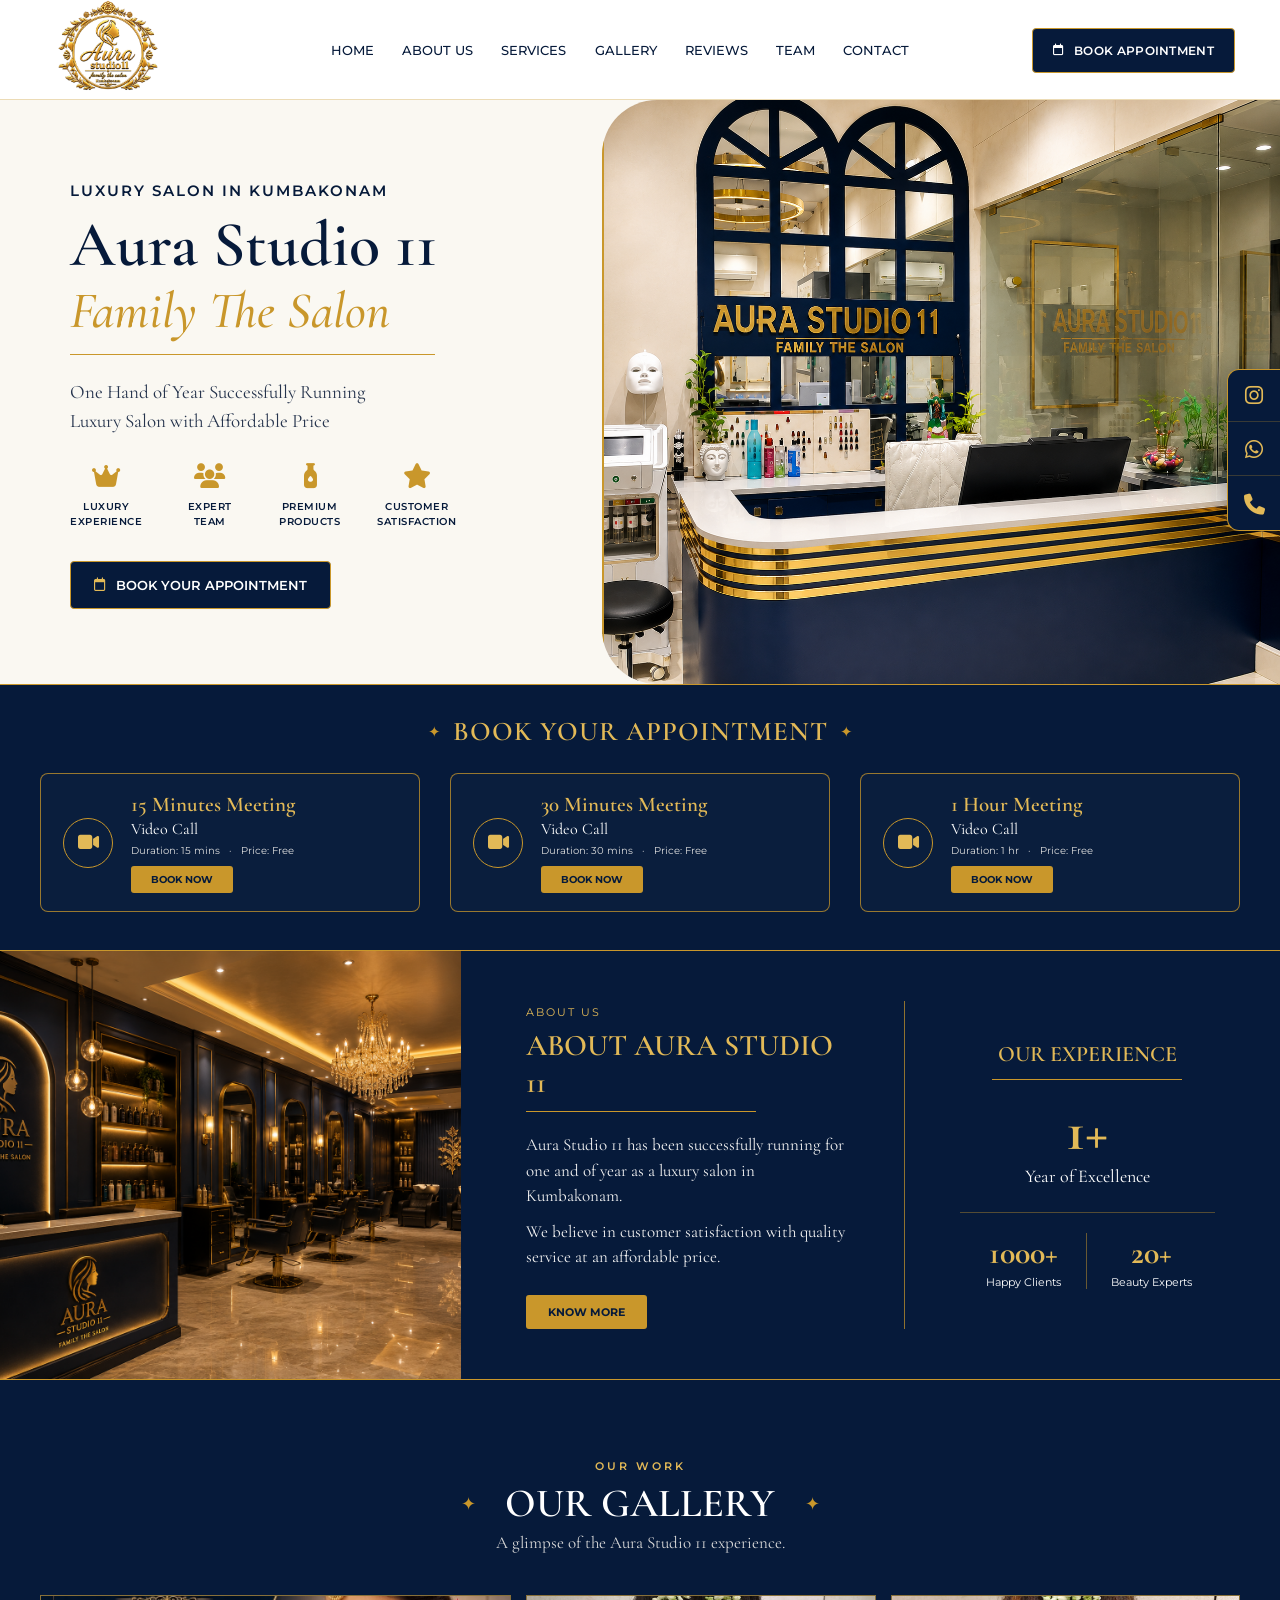
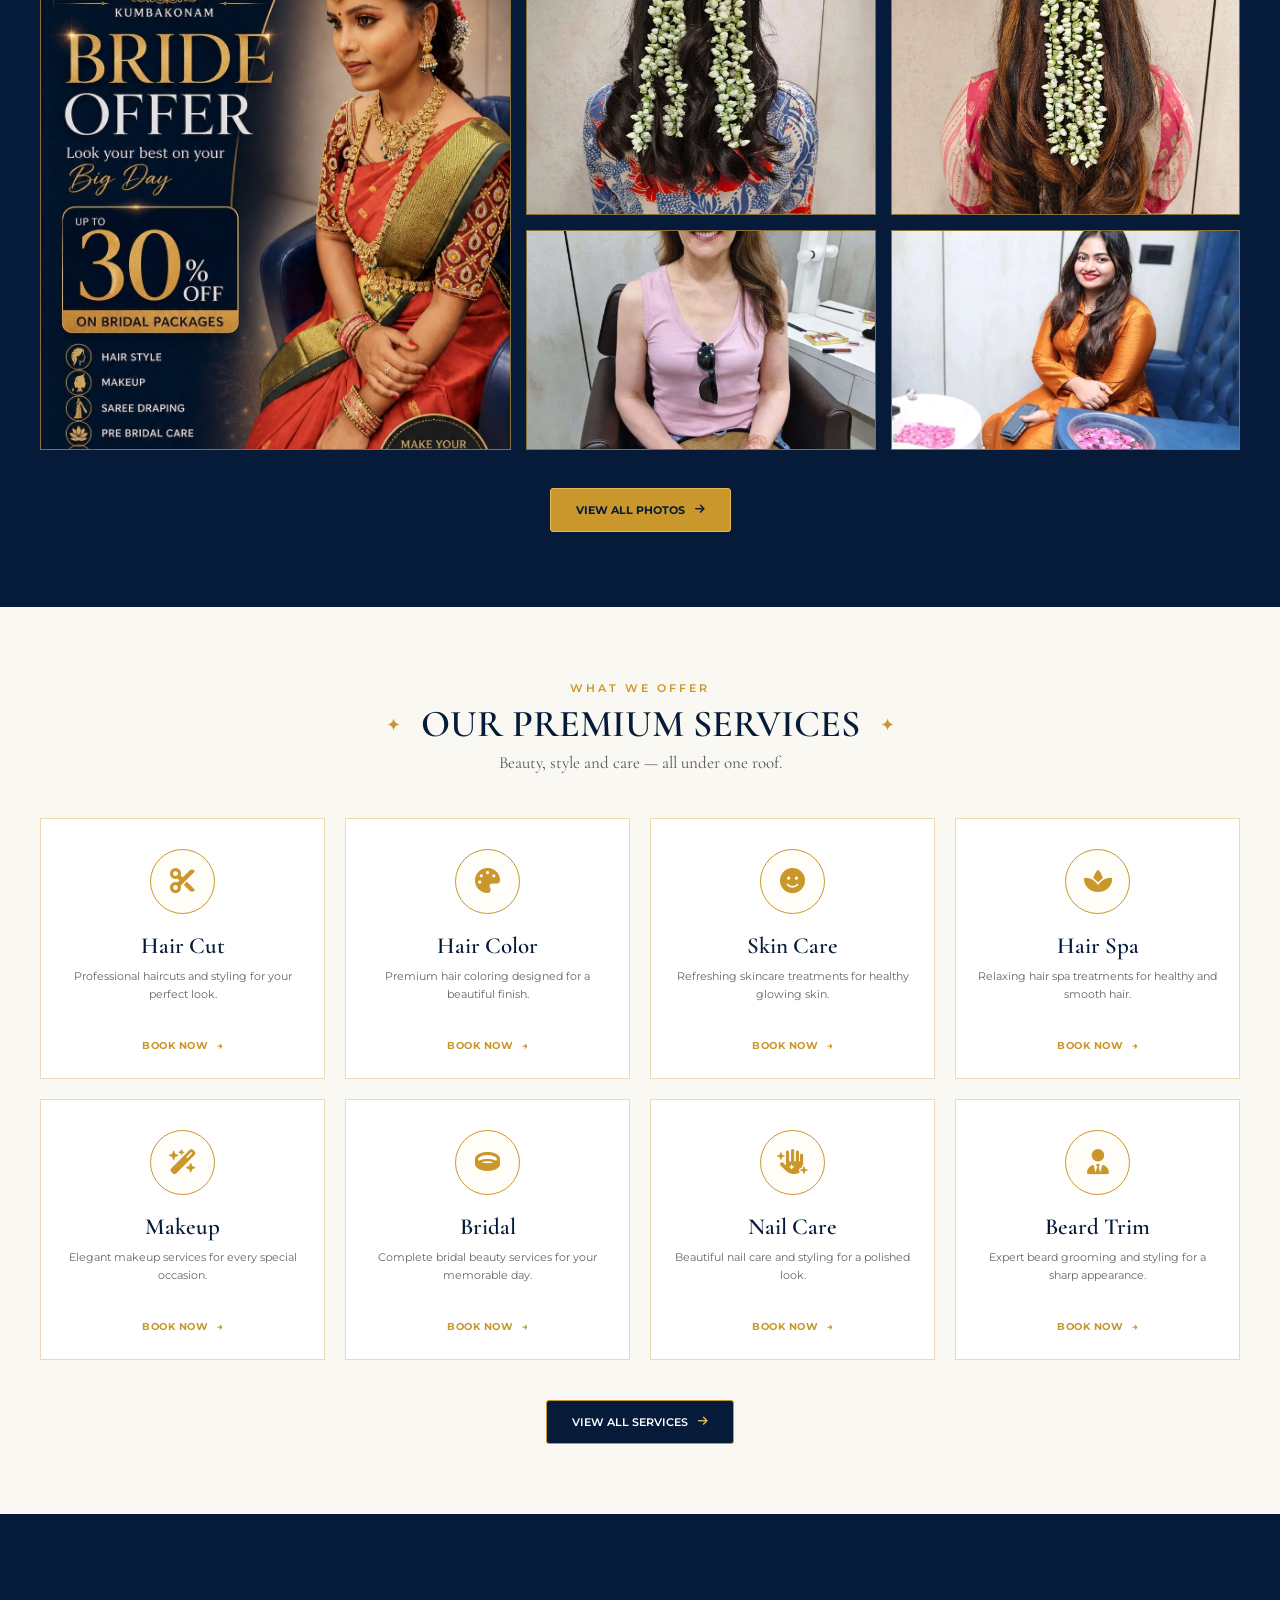
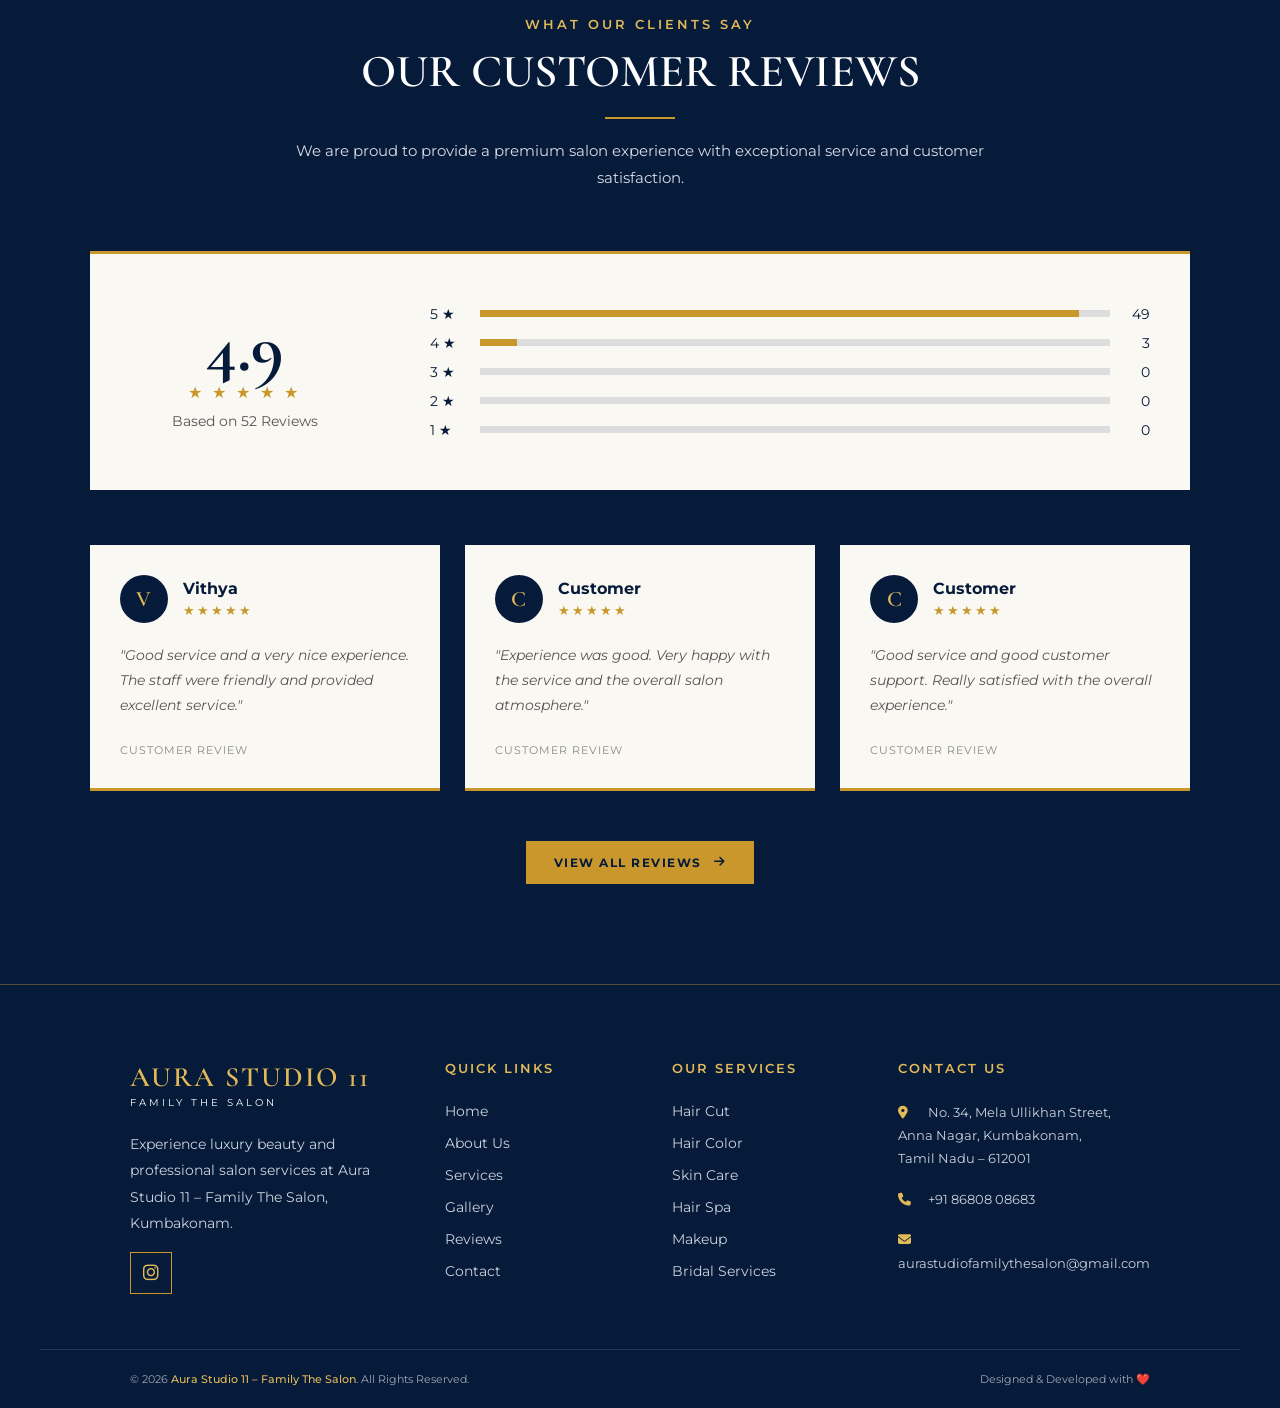
==== index.html @ f2e1f2e5 "Add files via upload" ====
<!DOCTYPE html>
<html lang="en">
<head>
    <meta charset="UTF-8">
    <meta name="viewport" content="width=device-width, initial-scale=1.0">

    <title>Aura Studio 11 | Family The Salon</title>

    <link rel="stylesheet" href="style.css">

    <!-- Google Font -->
    <link rel="preconnect" href="https://fonts.googleapis.com">
    <link rel="preconnect" href="https://fonts.gstatic.com" crossorigin>
    <link href="https://fonts.googleapis.com/css2?family=Cormorant+Garamond:wght@400;500;600;700&family=Montserrat:wght@400;500;600&display=swap" rel="stylesheet">

    <!-- Icons -->
    <link rel="stylesheet"
          href="https://cdnjs.cloudflare.com/ajax/libs/font-awesome/6.5.2/css/all.min.css">
</head>

<body>

    <!-- ================= SOCIAL SIDEBAR ================= -->

    <div class="social-sidebar">

        <a href="https://www.instagram.com/aurastudiofamily_salon?igsi=MTliZnpkYnI1dnU3bA=="
           target="_blank"
           class="instagram-link"
           aria-label="Instagram">
            <i class="fab fa-instagram"></i>
            <span class="social-tooltip">Instagram</span>
        </a>

        <a href="https://wa.me/918680808683"
           target="_blank"
           class="whatsapp-link"
           aria-label="WhatsApp">
            <i class="fab fa-whatsapp"></i>
            <span class="social-tooltip">WhatsApp</span>
        </a>

        <a href="tel:+918680808683"
           class="phone-link"
           aria-label="Call Us">
            <i class="fas fa-phone"></i>
            <span class="social-tooltip">Call Us</span>
        </a>

    </div>

    <!-- ================= END SOCIAL SIDEBAR ================= -->


    <!-- ================= HEADER ================= -->

    <header class="header">

        <div class="header-container">

            <!-- LOGO -->
            <a href="#" class="logo">
                <img src="images/logo.png" alt="Aura Studio 11">
            </a>

            <!-- DESKTOP NAVIGATION -->
            <nav class="navbar">

                <a href="#" class="nav-link active">HOME</a>
                <a href="#about" class="nav-link">ABOUT US</a>
                <a href="#services" class="nav-link">SERVICES</a>
                <a href="#gallery" class="nav-link">GALLERY</a>
                <a href="#reviews" class="nav-link">REVIEWS</a>
                <a href="#team" class="nav-link">TEAM</a>
                <a href="#contact" class="nav-link">CONTACT</a>

            </nav>

            <!-- BOOK BUTTON -->
            <a href="#booking" class="book-btn">
                <i class="fa-regular fa-calendar"></i>
                <span>BOOK APPOINTMENT</span>
            </a>

            <!-- MOBILE MENU -->
            <button class="menu-btn" id="menuBtn">
                <i class="fa-solid fa-bars"></i>
            </button>

        </div>

        <!-- MOBILE NAV -->
        <div class="mobile-menu" id="mobileMenu">

            <a href="#">HOME</a>
            <a href="#about">ABOUT US</a>
            <a href="#services">SERVICES</a>
            <a href="#gallery">GALLERY</a>
            <a href="#reviews">REVIEWS</a>
            <a href="#team">TEAM</a>
            <a href="#contact">CONTACT</a>

            <a href="#booking" class="mobile-book">
                <i class="fa-regular fa-calendar"></i>
                BOOK APPOINTMENT
            </a>

        </div>

    </header>


    <!-- ================= END HEADER ================= -->


    <script>

        const menuBtn = document.getElementById("menuBtn");
        const mobileMenu = document.getElementById("mobileMenu");

        menuBtn.addEventListener("click", function () {
            mobileMenu.classList.toggle("show");

            if (mobileMenu.classList.contains("show")) {
                menuBtn.innerHTML = '<i class="fa-solid fa-xmark"></i>';
                document.body.classList.add("menu-open");
            } else {
                menuBtn.innerHTML = '<i class="fa-solid fa-bars"></i>';
                document.body.classList.remove("menu-open");
            }
        });

        document.querySelectorAll(".mobile-menu a").forEach(function (link) {
            link.addEventListener("click", function () {
                mobileMenu.classList.remove("show");
                menuBtn.innerHTML = '<i class="fa-solid fa-bars"></i>';
                document.body.classList.remove("menu-open");
            });
        });

    </script>

    <!-- ================= HERO SECTION ================= -->

<section class="hero" id="home">

    <div class="hero-container">

        <!-- LEFT CONTENT -->
        <div class="hero-content">

            <span class="hero-small-title">
                LUXURY SALON IN KUMBAKONAM
            </span>

            <h1>
                Aura Studio 11
            </h1>

            <h2>
                Family The Salon
            </h2>

            <div class="hero-line"></div>

            <p>
                One Hand of Year Successfully Running
                <br>
                Luxury Salon with Affordable Price
            </p>

            <!-- FEATURES -->
            <div class="hero-features">

                <div class="feature">
                    <i class="fa-solid fa-crown"></i>
                    <span>LUXURY<br>EXPERIENCE</span>
                </div>

                <div class="feature">
                    <i class="fa-solid fa-users"></i>
                    <span>EXPERT<br>TEAM</span>
                </div>

                <div class="feature">
                    <i class="fa-solid fa-bottle-droplet"></i>
                    <span>PREMIUM<br>PRODUCTS</span>
                </div>

                <div class="feature">
                    <i class="fa-solid fa-star"></i>
                    <span>CUSTOMER<br>SATISFACTION</span>
                </div>

            </div>

            <!-- CTA -->
            <a href="#booking" class="hero-btn">
                <i class="fa-regular fa-calendar"></i>
                BOOK YOUR APPOINTMENT
            </a>

        </div>


        <!-- RIGHT IMAGE -->
        <div class="hero-image">

            <img src="images/salon.png"
                 alt="Aura Studio 11 Salon">

        </div>

    </div>

</section>

<!-- ================= END HERO ================= -->

<!-- ================= BOOKING SECTION ================= -->

<section class="booking-section" id="booking">

    <div class="booking-container">

        <div class="section-heading">
            <span>✦</span>
            <h2>BOOK YOUR APPOINTMENT</h2>
            <span>✦</span>
        </div>

        <div class="booking-cards">

            <!-- 15 MINUTES -->
            <div class="booking-card">

                <div class="booking-icon">
                    <i class="fa-solid fa-video"></i>
                </div>

                <div class="booking-content">
                    <h3>15 Minutes Meeting</h3>

                    <p class="meeting-type">
                        Video Call
                    </p>

                    <p class="booking-details">
                        Duration: 15 mins &nbsp; · &nbsp; Price: Free
                    </p>

                    <a href="https://aurastudio11.setmore.com/book?step=time-slot&products=6dc98f46-1c17-4562-b242-9a383e9dab64&type=service&staff=601f04b0-1839-47f5-8718-d6e766e30bec&staffSelected=true"
                       target="_blank"
                       class="booking-btn">
                        BOOK NOW
                    </a>
                </div>

            </div>


            <!-- 30 MINUTES -->
            <div class="booking-card">

                <div class="booking-icon">
                    <i class="fa-solid fa-video"></i>
                </div>

                <div class="booking-content">
                    <h3>30 Minutes Meeting</h3>

                    <p class="meeting-type">
                        Video Call
                    </p>

                    <p class="booking-details">
                        Duration: 30 mins &nbsp; · &nbsp; Price: Free
                    </p>

                    <a href="https://aurastudio11.setmore.com/book?step=time-slot&products=c406aa78-6534-47df-b743-f462e32f6ee8&type=service&staff=601f04b0-1839-47f5-8718-d6e766e30bec&staffSelected=true"
                       target="_blank"
                       class="booking-btn">
                        BOOK NOW
                    </a>
                </div>

            </div>


            <!-- 1 HOUR -->
            <div class="booking-card">

                <div class="booking-icon">
                    <i class="fa-solid fa-video"></i>
                </div>

                <div class="booking-content">
                    <h3>1 Hour Meeting</h3>

                    <p class="meeting-type">
                        Video Call
                    </p>

                    <p class="booking-details">
                        Duration: 1 hr &nbsp; · &nbsp; Price: Free
                    </p>

                    <a href="https://aurastudio11.setmore.com/book?step=time-slot&products=926f01bd-2cae-4d58-b783-c9f7a40078ef&type=service&staff=601f04b0-1839-47f5-8718-d6e766e30bec&staffSelected=true"
                       target="_blank"
                       class="booking-btn">
                        BOOK NOW
                    </a>
                </div>

            </div>

        </div>

    </div>

</section>

<!-- ================= END BOOKING ================= -->

<!-- ================= ABOUT SECTION ================= -->

<section class="about-section" id="about">

    <div class="about-container">

        <!-- LEFT IMAGE -->
        <div class="about-image">
            <img src="images/about-us.png"
                 alt="Aura Studio 11 Interior">
        </div>


        <!-- RIGHT CONTENT -->
        <div class="about-content">

            <div class="about-text">

                <span class="about-label">ABOUT US</span>

                <h2>
                    ABOUT AURA STUDIO 11
                </h2>

                <div class="about-line"></div>

                <p>
                    Aura Studio 11 has been successfully
                    running for one and of year as a luxury
                    salon in Kumbakonam.
                </p>

                <p>
                    We believe in customer satisfaction
                    with quality service at an affordable price.
                </p>

                <a href="#services" class="about-btn">
                    KNOW MORE
                </a>

            </div>


            <!-- EXPERIENCE -->
            <div class="experience">

                <span class="experience-label">
                    OUR EXPERIENCE
                </span>

                <div class="experience-line"></div>

                <div class="experience-main">
                    <strong>1+</strong>
                    <span>Year of Excellence</span>
                </div>

                <div class="experience-stats">

                    <div class="stat">
                        <strong>1000+</strong>
                        <span>Happy Clients</span>
                    </div>

                    <div class="stat">
                        <strong>20+</strong>
                        <span>Beauty Experts</span>
                    </div>

                </div>

            </div>

        </div>

    </div>

</section>

<!-- ================= END ABOUT SECTION ================= -->

<!-- ================= GALLERY SECTION ================= -->

<section class="gallery-section" id="gallery">

    <div class="gallery-container">

        <!-- HEADING -->
        <div class="gallery-heading">

            <span>✦</span>

            <div>
                <span class="gallery-label">OUR WORK</span>
                <h2>OUR GALLERY</h2>
                <p>
                    A glimpse of the Aura Studio 11 experience.
                </p>
            </div>

            <span>✦</span>

        </div>


        <!-- GALLERY GRID -->
        <div class="gallery-grid">

            <div class="gallery-item gallery-large">
                <img src="images/client5.webp"
                     alt="Aura Studio 11 Salon">
            </div>

            <div class="gallery-item">
                <img src="images/client3.webp"
                     alt="Aura Studio 11">
            </div>

            <div class="gallery-item">
                <img src="images/client2.webp"
                     alt="Salon Interior">
            </div>

            <div class="gallery-item">
                <img src="images/client4.webp"
                     alt="Salon Service">
            </div>

            <div class="gallery-item">
                <img src="images/client.webp"
                     alt="Beauty Service">
            </div>

        </div>


        <!-- BUTTON -->
        <div class="gallery-bottom">

            <a href="https://aurastudio11.setmore.com/gallery"
               target="_blank"
               class="gallery-btn">
                VIEW ALL PHOTOS
                <i class="fa-solid fa-arrow-right"></i>
            </a>

        </div>

    </div>

</section>

<!-- ================= END GALLERY ================= -->


<!-- ================= SERVICES SECTION ================= -->

<section class="services-section" id="services">

    <div class="services-container">

        <!-- HEADING -->
        <div class="services-heading">

            <span class="heading-decoration">✦</span>

            <div>
                <span class="section-label">WHAT WE OFFER</span>
                <h2>OUR PREMIUM SERVICES</h2>
                <p>
                    Beauty, style and care — all under one roof.
                </p>
            </div>

            <span class="heading-decoration">✦</span>

        </div>


        <!-- SERVICES GRID -->
        <div class="services-grid">

            <!-- 1 -->
            <div class="service-card">

                <div class="service-icon">
                    <i class="fa-solid fa-scissors"></i>
                </div>

                <h3>Hair Cut</h3>

                <p>
                    Professional haircuts and styling
                    for your perfect look.
                </p>

                <a href="#booking">BOOK NOW <span>→</span></a>

            </div>


            <!-- 2 -->
            <div class="service-card">

                <div class="service-icon">
                    <i class="fa-solid fa-palette"></i>
                </div>

                <h3>Hair Color</h3>

                <p>
                    Premium hair coloring designed
                    for a beautiful finish.
                </p>

                <a href="#booking">BOOK NOW <span>→</span></a>

            </div>


            <!-- 3 -->
            <div class="service-card">

                <div class="service-icon">
                    <i class="fa-solid fa-face-smile"></i>
                </div>

                <h3>Skin Care</h3>

                <p>
                    Refreshing skincare treatments
                    for healthy glowing skin.
                </p>

                <a href="#booking">BOOK NOW <span>→</span></a>

            </div>


            <!-- 4 -->
            <div class="service-card">

                <div class="service-icon">
                    <i class="fa-solid fa-spa"></i>
                </div>

                <h3>Hair Spa</h3>

                <p>
                    Relaxing hair spa treatments
                    for healthy and smooth hair.
                </p>

                <a href="#booking">BOOK NOW <span>→</span></a>

            </div>


            <!-- 5 -->
            <div class="service-card">

                <div class="service-icon">
                    <i class="fa-solid fa-wand-magic-sparkles"></i>
                </div>

                <h3>Makeup</h3>

                <p>
                    Elegant makeup services for
                    every special occasion.
                </p>

                <a href="#booking">BOOK NOW <span>→</span></a>

            </div>


            <!-- 6 -->
            <div class="service-card">

                <div class="service-icon">
                    <i class="fa-solid fa-ring"></i>
                </div>

                <h3>Bridal</h3>

                <p>
                    Complete bridal beauty services
                    for your memorable day.
                </p>

                <a href="#booking">BOOK NOW <span>→</span></a>

            </div>


            <!-- 7 -->
            <div class="service-card">

                <div class="service-icon">
                    <i class="fa-solid fa-hand-sparkles"></i>
                </div>

                <h3>Nail Care</h3>

                <p>
                    Beautiful nail care and styling
                    for a polished look.
                </p>

                <a href="#booking">BOOK NOW <span>→</span></a>

            </div>


            <!-- 8 -->
            <div class="service-card">

                <div class="service-icon">
                    <i class="fa-solid fa-user-tie"></i>
                </div>

                <h3>Beard Trim</h3>

                <p>
                    Expert beard grooming and styling
                    for a sharp appearance.
                </p>

                <a href="#booking">BOOK NOW <span>→</span></a>

            </div>

        </div>


        <!-- VIEW ALL -->
        <div class="services-bottom">

            <a href="#booking" class="view-services-btn">
                VIEW ALL SERVICES
                <i class="fa-solid fa-arrow-right"></i>
            </a>

        </div>

    </div>

</section>

<!-- ================= END SERVICES ================= -->

<!-- ================= REVIEWS SECTION ================= -->
<section class="reviews-section" id="reviews">

    <div class="reviews-container">

        <!-- Section Heading -->
        <div class="reviews-heading">
            <span>WHAT OUR CLIENTS SAY</span>
            <h2>OUR CUSTOMER REVIEWS</h2>
            <div class="heading-line"></div>
            <p>
                We are proud to provide a premium salon experience with
                exceptional service and customer satisfaction.
            </p>
        </div>

        <!-- Rating Summary -->
        <div class="rating-summary">

            <div class="overall-rating">
                <h3>4.9</h3>

                <div class="stars">
                    ★ ★ ★ ★ ★
                </div>

                <p>Based on 52 Reviews</p>
            </div>

            <div class="rating-details">

                <div class="rating-row">
                    <span>5 ★</span>
                    <div class="rating-bar">
                        <div class="rating-fill rating-95"></div>
                    </div>
                    <span>49</span>
                </div>

                <div class="rating-row">
                    <span>4 ★</span>
                    <div class="rating-bar">
                        <div class="rating-fill rating-6"></div>
                    </div>
                    <span>3</span>
                </div>

                <div class="rating-row">
                    <span>3 ★</span>
                    <div class="rating-bar">
                        <div class="rating-fill rating-0"></div>
                    </div>
                    <span>0</span>
                </div>

                <div class="rating-row">
                    <span>2 ★</span>
                    <div class="rating-bar">
                        <div class="rating-fill rating-0"></div>
                    </div>
                    <span>0</span>
                </div>

                <div class="rating-row">
                    <span>1 ★</span>
                    <div class="rating-bar">
                        <div class="rating-fill rating-0"></div>
                    </div>
                    <span>0</span>
                </div>

            </div>

        </div>

        <!-- Review Cards -->
        <div class="reviews-grid">

            <div class="review-card">

                <div class="review-top">
                    <div class="review-avatar">V</div>

                    <div>
                        <h4>Vithya</h4>
                        <div class="review-stars">★★★★★</div>
                    </div>
                </div>

                <p>
                    "Good service and a very nice experience.
                    The staff were friendly and provided excellent service."
                </p>

                <span class="review-date">Customer Review</span>

            </div>


            <div class="review-card">

                <div class="review-top">
                    <div class="review-avatar">C</div>

                    <div>
                        <h4>Customer</h4>
                        <div class="review-stars">★★★★★</div>
                    </div>
                </div>

                <p>
                    "Experience was good. Very happy with the service
                    and the overall salon atmosphere."
                </p>

                <span class="review-date">Customer Review</span>

            </div>


            <div class="review-card">

                <div class="review-top">
                    <div class="review-avatar">C</div>

                    <div>
                        <h4>Customer</h4>
                        <div class="review-stars">★★★★★</div>
                    </div>
                </div>

                <p>
                    "Good service and good customer support.
                    Really satisfied with the overall experience."
                </p>

                <span class="review-date">Customer Review</span>

            </div>

        </div>

        <!-- Google Reviews Button -->
        <div class="reviews-button">
            <a href="https://www.google.com/maps/search/?api=1&query=NO+34+mela+ullikhan+street%2C+Kumbakonam%2C+Tamil+Nadu%2C+612001"
               target="_blank">
                VIEW ALL REVIEWS
                <i class="fas fa-arrow-right"></i>
            </a>
        </div>

    </div>

</section>


<!-- ================= FOOTER ================= -->
<footer class="footer">

    <div class="footer-container">

        <!-- Brand -->
        <div class="footer-column footer-brand">
            <div class="footer-logo">
                <span class="logo-main">AURA STUDIO 11</span>
                <span class="logo-sub">FAMILY THE SALON</span>
            </div>

            <p>
                Experience luxury beauty and professional salon services
                at Aura Studio 11 – Family The Salon, Kumbakonam.
            </p>

            <a href="https://www.instagram.com/aurastudiofamily_salon?igsi=MTliZnpkYnI1dnU3bA=="
               target="_blank"
               class="social-icon">
                <i class="fab fa-instagram"></i>
            </a>
        </div>


        <!-- Quick Links -->
        <div class="footer-column">

            <h3>QUICK LINKS</h3>

            <ul>
                <li><a href="#home">Home</a></li>
                <li><a href="#about">About Us</a></li>
                <li><a href="#services">Services</a></li>
                <li><a href="#gallery">Gallery</a></li>
                <li><a href="#reviews">Reviews</a></li>
                <li><a href="#contact">Contact</a></li>
            </ul>

        </div>


        <!-- Services -->
        <div class="footer-column">

            <h3>OUR SERVICES</h3>

            <ul>
                <li><a href="#services">Hair Cut</a></li>
                <li><a href="#services">Hair Color</a></li>
                <li><a href="#services">Skin Care</a></li>
                <li><a href="#services">Hair Spa</a></li>
                <li><a href="#services">Makeup</a></li>
                <li><a href="#services">Bridal Services</a></li>
            </ul>

        </div>


        <!-- Contact -->
        <div class="footer-column footer-contact">

            <h3>CONTACT US</h3>

            <p>
                <i class="fas fa-map-marker-alt"></i>
                No. 34, Mela Ullikhan Street,<br>
                Anna Nagar, Kumbakonam,<br>
                Tamil Nadu – 612001
            </p>

            <p>
                <i class="fas fa-phone"></i>
                <a href="tel:+918680808683">+91 86808 08683</a>
            </p>

            <p>
                <i class="fas fa-envelope"></i>
                <a href="mailto:aurastudiofamilythesalon@gmail.com">
                    aurastudiofamilythesalon@gmail.com
                </a>
            </p>

        </div>

    </div>


    <!-- Footer Bottom -->
    <div class="footer-bottom">

        <p>
            © 2026 <strong>Aura Studio 11 – Family The Salon</strong>.
            All Rights Reserved.
        </p>

        <p>
            Designed & Developed with ❤️
        </p>

    </div>

</footer>

</body>
</html>
---- style.css ----
/* ===============================
   ROOT COLORS
================================ */

:root {
    --navy: #061a3a;
    --navy-light: #0b2854;
    --gold: #c9972b;
    --gold-light: #e2b957;
    --cream: #faf8f2;
    --white: #ffffff;
}


/* ===============================
   BASIC RESET
================================ */

* {
    margin: 0;
    padding: 0;
    box-sizing: border-box;
}

html {
    scroll-behavior: smooth;
}

body {
    font-family: "Montserrat", sans-serif;
    background: var(--cream);
    color: var(--navy);
}

a {
    text-decoration: none;
}


/* ===============================
   HEADER
================================ */

.header {
    width: 100%;
    height: 92px;
    background: var(--white);
    border-bottom: 1px solid rgba(201, 151, 43, 0.35);
    position: sticky;
    top: 0;
    z-index: 1000;
}


/* ===============================
   HEADER CONTAINER
================================ */

.header-container {
    max-width: 1450px;
    height: 100%;
    margin: auto;

    padding: 0 45px;

    display: grid;
    grid-template-columns: 170px minmax(0, 1fr) 210px;
    align-items: center;
    column-gap: 20px;
}

.logo {
    display: flex;
    align-items: center;
    justify-content: flex-start;
    width: 170px;
    height: 92px;
    flex-shrink: 0;
}

.logo img {
    width: 125px;
    height: auto;
    display: block;
}

.navbar {
    display: flex;
    align-items: center;
    justify-content: center;
    gap: clamp(18px, 2.2vw, 32px);
    min-width: 0;
}

.nav-link {
    position: relative;
    white-space: nowrap;

    font-family: "Montserrat", sans-serif;
    font-size: 13px;
    font-weight: 500;

    color: var(--navy);

    padding: 35px 0;

    transition: 0.3s ease;
}

.book-btn {
    justify-self: end;
    white-space: nowrap;

    display: inline-flex;
    align-items: center;
    justify-content: center;
    gap: 10px;

    background: var(--navy);
    color: var(--white);

    padding: 14px 20px;

    border-radius: 4px;

    font-size: 12px;
    font-weight: 600;

    letter-spacing: 0.3px;

    border: 1px solid var(--gold);

    transition: 0.3s ease;
}


/* ===============================
   MOBILE BUTTON
================================ */

.menu-btn {
    display: none;

    width: 42px;
    height: 42px;

    border: 1px solid var(--gold);
    background: var(--navy);
    color: var(--gold-light);

    border-radius: 4px;

    font-size: 19px;

    cursor: pointer;
}


/* ===============================
   MOBILE MENU
================================ */

.mobile-menu {
    display: none;

    background: var(--navy);

    padding: 20px 25px;

    border-top: 1px solid var(--gold);
}

.mobile-menu a {
    display: block;

    color: var(--white);

    padding: 14px 5px;

    font-size: 13px;

    border-bottom: 1px solid rgba(255,255,255,0.1);
}

.mobile-menu a:hover {
    color: var(--gold-light);
}

.mobile-book {
    margin-top: 15px;

    background: var(--gold) !important;
    color: var(--navy) !important;

    text-align: center;

    border-radius: 4px;

    font-weight: 600;
}

.mobile-menu.show {
    display: block;
}


/* ===============================
   TABLET
================================ */

@media (max-width: 1150px) {

    .header-container {
        padding: 0 25px;
        grid-template-columns: 135px minmax(0, 1fr) 180px;
        column-gap: 12px;
    }

    .logo {
        width: 135px;
    }

    .logo img {
        width: 112px;
    }

    .navbar {
        gap: 16px;
    }

    .nav-link {
        font-size: 11px;
    }

    .book-btn {
        padding: 12px 13px;
        font-size: 11px;
    }

}


/* ===============================
   MOBILE
================================ */

@media (max-width: 980px) {

    .header {
        height: 78px;
    }

    .header-container {
        padding: 0 20px;
        display: flex;
        justify-content: space-between;
        column-gap: 0;
    }

    .logo {
        width: 120px;
    }

    .logo img {
        width: 105px;
    }

    .navbar,
    .book-btn {
        display: none;
    }

    .menu-btn {
        display: block;
    }

}


/* ===============================
   HERO SECTION
================================ */

.hero {
    background: var(--cream);
    overflow: hidden;
}

.hero-container {
    max-width: 1450px;
    min-height: 570px;
    margin: auto;

    display: grid;
    grid-template-columns: 47% 53%;
}


/* ===============================
   HERO CONTENT
================================ */

.hero-content {
    padding: 70px 45px 65px 70px;

    display: flex;
    flex-direction: column;
    justify-content: center;

    position: relative;
}


/* SMALL TITLE */

.hero-small-title {
    color: var(--navy);

    font-size: 15px;
    font-weight: 600;

    letter-spacing: 2px;

    margin-bottom: 15px;
}


/* MAIN TITLE */

.hero-content h1 {
    font-family: "Cormorant Garamond", serif;

    color: var(--navy);

    font-size: clamp(55px, 5vw, 78px);

    font-weight: 600;

    line-height: 0.95;

    margin-bottom: 4px;
}


/* SCRIPT TITLE */

.hero-content h2 {
    font-family: "Cormorant Garamond", serif;

    color: var(--gold);

    font-size: clamp(38px, 4vw, 58px);

    font-weight: 500;

    font-style: italic;

    margin-bottom: 12px;
}


/* GOLD LINE */

.hero-line {
    width: 100%;
    max-width: 365px;

    height: 1px;

    background: var(--gold);

    margin-bottom: 22px;
}


/* DESCRIPTION */

.hero-content p {
    color: #26344d;

    font-family: "Cormorant Garamond", serif;

    font-size: 19px;

    line-height: 1.55;

    margin-bottom: 28px;
}


/* ===============================
   FEATURES
================================ */

.hero-features {
    display: flex;

    gap: 35px;

    margin-bottom: 32px;
}

.feature {
    display: flex;

    flex-direction: column;

    align-items: center;

    text-align: center;

    min-width: 65px;
}

.feature i {
    color: var(--gold);

    font-size: 25px;

    margin-bottom: 10px;
}

.feature span {
    color: var(--navy);

    font-size: 10px;

    line-height: 1.5;

    font-weight: 600;

    letter-spacing: 0.5px;
}


/* ===============================
   HERO BUTTON
================================ */

.hero-btn {
    width: fit-content;

    display: inline-flex;

    align-items: center;

    gap: 11px;

    padding: 15px 23px;

    background: var(--navy);

    color: var(--white);

    border: 1px solid var(--gold);

    border-radius: 4px;

    font-size: 13px;

    font-weight: 600;

    transition: 0.3s ease;
}

.hero-btn i {
    color: var(--gold-light);
}

.hero-btn:hover {
    background: var(--gold);

    color: var(--navy);
}

.hero-btn:hover i {
    color: var(--navy);
}


/* ===============================
   HERO IMAGE
================================ */

.hero-image {
    min-height: 570px;

    position: relative;

    overflow: hidden;

    border-radius: 55px 0 0 55px;
}

.hero-image::before {
    content: "";

    position: absolute;

    inset: 0;

    border-left: 2px solid var(--gold);

    z-index: 2;

    pointer-events: none;
}

.hero-image img {
    width: 100%;
    height: 100%;

    min-height: 570px;

    object-fit: cover;

    object-position: center;

    display: block;
}


/* ===============================
   TABLET
================================ */

@media (max-width: 1000px) {

    .hero-container {
        grid-template-columns: 1fr;
    }

    .hero-content {
        padding: 55px 35px;
    }

    .hero-image {
        min-height: 500px;

        border-radius: 0;
    }

    .hero-image img {
        min-height: 500px;
    }

}


/* ===============================
   MOBILE
================================ */

@media (max-width: 600px) {

    .hero-content {
        padding: 45px 22px;
    }

    .hero-content h1 {
        font-size: 48px;
    }

    .hero-content h2 {
        font-size: 38px;
    }

    .hero-content p {
        font-size: 17px;
    }

    .hero-features {
        gap: 15px;

        justify-content: space-between;
    }

    .feature i {
        font-size: 21px;
    }

    .feature span {
        font-size: 8px;
    }

    .hero-btn {
        width: 100%;

        justify-content: center;

        font-size: 12px;
    }

    .hero-image,
    .hero-image img {
        min-height: 380px;
    }

}

/* ===============================
   BOOKING SECTION
================================ */

.booking-section {
    background: var(--navy);
    padding: 30px 40px 38px;
    border-top: 1px solid var(--gold);
    border-bottom: 1px solid var(--gold);
}


/* HEADING */

.section-heading {
    display: flex;
    align-items: center;
    justify-content: center;
    gap: 12px;

    margin-bottom: 25px;
}

.section-heading h2 {
    font-family: "Cormorant Garamond", serif;

    color: var(--gold-light);

    font-size: 27px;
    font-weight: 600;

    letter-spacing: 1px;

    margin: 0;
}

.section-heading span {
    color: var(--gold);
    font-size: 15px;
}


/* CARDS CONTAINER */

.booking-cards {
    max-width: 1250px;

    margin: auto;

    display: grid;

    grid-template-columns: repeat(3, 1fr);

    gap: 30px;
}


/* CARD */

.booking-card {
    border: 1px solid rgba(201, 151, 43, 0.75);

    border-radius: 8px;

    padding: 18px 22px;

    min-height: 115px;

    display: flex;

    align-items: center;

    gap: 18px;

    background: rgba(255, 255, 255, 0.02);

    transition: 0.3s ease;
}

.booking-card:hover {
    background: rgba(255, 255, 255, 0.06);

    transform: translateY(-3px);
}


/* VIDEO ICON */

.booking-icon {
    width: 50px;
    height: 50px;

    flex-shrink: 0;

    border: 1px solid var(--gold);

    border-radius: 50%;

    display: flex;

    align-items: center;
    justify-content: center;
}

.booking-icon i {
    color: var(--gold-light);

    font-size: 19px;
}


/* CONTENT */

.booking-content h3 {
    font-family: "Cormorant Garamond", serif;

    color: var(--gold-light);

    font-size: 21px;

    font-weight: 600;

    margin-bottom: 2px;
}

.meeting-type {
    color: var(--white);

    font-family: "Cormorant Garamond", serif;

    font-size: 16px;

    margin-bottom: 5px;
}

.booking-details {
    color: #ddd;

    font-size: 10px;

    margin-bottom: 9px;
}


/* BOOK NOW */

.booking-btn {
    display: inline-block;

    background: var(--gold);

    color: var(--navy);

    padding: 7px 20px;

    border-radius: 3px;

    font-size: 10px;

    font-weight: 700;

    transition: 0.3s ease;
}

.booking-btn:hover {
    background: var(--gold-light);

    transform: translateY(-1px);
}


/* ===============================
   TABLET
================================ */

@media (max-width: 900px) {

    .booking-cards {
        grid-template-columns: 1fr;

        max-width: 600px;
    }

}


/* ===============================
   MOBILE
================================ */

@media (max-width: 600px) {

    .booking-section {
        padding: 28px 18px;
    }

    .section-heading h2 {
        font-size: 22px;
    }

    .booking-card {
        padding: 18px;
    }

    .booking-content h3 {
        font-size: 19px;
    }

    /* WHITE BACKGROUND ON MOBILE */
    .booking-section {
        background: var(--white);
    }

    .section-heading h2 {
        color: var(--navy);
    }

    .booking-card {
        background: rgba(6, 26, 58, 0.03);
        border: 1px solid rgba(201, 151, 43, 0.6);
    }

    .booking-icon {
        border: 1px solid var(--gold);
    }

    .booking-icon i {
        color: var(--gold);
    }

    .booking-content h3 {
        color: var(--navy);
    }

    .meeting-type {
        color: var(--navy-light);
    }

    .booking-details {
        color: #666;
    }

}

/* ===============================
   ABOUT SECTION
================================ */

.about-section {
    background: var(--navy);
    overflow: hidden;
}

.about-container {
    max-width: 1450px;
    margin: auto;

    display: grid;
    grid-template-columns: 36% 64%;

    min-height: 360px;
}


/* ===============================
   ABOUT IMAGE
================================ */

.about-image {
    height: 100%;
    min-height: 360px;

    overflow: hidden;
}

.about-image img {
    width: 100%;
    height: 100%;

    object-fit: cover;

    display: block;
}


/* ===============================
   RIGHT CONTENT
================================ */

.about-content {
    display: grid;

    grid-template-columns: 1.1fr 0.9fr;

    align-items: center;

    padding: 50px 65px;

    color: white;
}


/* ===============================
   ABOUT TEXT
================================ */

.about-text {
    padding-right: 55px;

    border-right: 1px solid rgba(201, 151, 43, 0.7);
}

.about-label {
    color: var(--gold-light);

    font-size: 11px;

    letter-spacing: 2px;
}

.about-text h2 {
    font-family: "Cormorant Garamond", serif;

    color: var(--gold-light);

    font-size: 30px;

    font-weight: 600;

    margin-top: 7px;
}

.about-line {
    width: 230px;

    height: 1px;

    background: var(--gold);

    margin: 10px 0 20px;
}

.about-text p {
    color: #f1f1f1;

    font-family: "Cormorant Garamond", serif;

    font-size: 17px;

    line-height: 1.5;

    margin-bottom: 10px;
}


/* KNOW MORE */

.about-btn {
    display: inline-block;

    margin-top: 15px;

    padding: 10px 22px;

    background: var(--gold);

    color: var(--navy);

    border-radius: 3px;

    font-size: 11px;

    font-weight: 700;

    transition: 0.3s ease;
}

.about-btn:hover {
    background: var(--gold-light);
}


/* ===============================
   EXPERIENCE
================================ */

.experience {
    padding-left: 55px;

    text-align: center;
}

.experience-label {
    color: var(--gold-light);

    font-family: "Cormorant Garamond", serif;

    font-size: 22px;

    font-weight: 600;
}

.experience-line {
    width: 190px;

    height: 1px;

    background: var(--gold);

    margin: 12px auto 22px;
}


/* MAIN EXPERIENCE */

.experience-main {
    display: flex;

    flex-direction: column;

    align-items: center;

    margin-bottom: 25px;
}

.experience-main strong {
    font-family: "Cormorant Garamond", serif;

    color: var(--gold-light);

    font-size: 58px;

    line-height: 1;
}

.experience-main span {
    font-family: "Cormorant Garamond", serif;

    color: white;

    font-size: 18px;

    margin-top: 5px;
}


/* STATS */

.experience-stats {
    display: grid;

    grid-template-columns: 1fr 1fr;

    border-top: 1px solid rgba(201, 151, 43, 0.4);

    padding-top: 20px;
}

.stat:first-child {
    border-right: 1px solid rgba(201, 151, 43, 0.5);
}

.stat {
    display: flex;

    flex-direction: column;

    align-items: center;
}

.stat strong {
    color: var(--gold-light);

    font-family: "Cormorant Garamond", serif;

    font-size: 32px;
}

.stat span {
    color: white;

    font-size: 11px;

    margin-top: 3px;
}


/* ===============================
   TABLET
================================ */

@media (max-width: 1000px) {

    .about-container {
        grid-template-columns: 1fr;
    }

    .about-image {
        min-height: 400px;
    }

    .about-content {
        padding: 50px 35px;
    }

}


/* ===============================
   MOBILE
================================ */

@media (max-width: 650px) {

    .about-image {
        min-height: 300px;
    }

    .about-content {
        grid-template-columns: 1fr;

        padding: 40px 22px;
    }

    .about-text {
        padding-right: 0;

        padding-bottom: 35px;

        border-right: none;

        border-bottom: 1px solid rgba(201, 151, 43, 0.6);
    }

    .about-text h2 {
        font-size: 27px;
    }

    .experience {
        padding-left: 0;

        padding-top: 35px;
    }

}

/* ===============================
   SERVICES SECTION
================================ */

.services-section {
    background: var(--cream);
    padding: 70px 40px;
}

.services-container {
    max-width: 1250px;
    margin: auto;
}


/* ===============================
   HEADING
================================ */

.services-heading {
    display: flex;
    align-items: center;
    justify-content: center;

    gap: 20px;

    text-align: center;

    margin-bottom: 45px;
}

.services-heading > div {
    max-width: 600px;
}

.heading-decoration {
    color: var(--gold);

    font-size: 18px;
}

.section-label {
    color: var(--gold);

    font-size: 11px;

    font-weight: 600;

    letter-spacing: 3px;
}

.services-heading h2 {
    font-family: "Cormorant Garamond", serif;

    color: var(--navy);

    font-size: 38px;

    font-weight: 600;

    margin: 5px 0;
}

.services-heading p {
    color: #555;

    font-family: "Cormorant Garamond", serif;

    font-size: 17px;
}


/* ===============================
   SERVICES GRID
================================ */

.services-grid {
    display: grid;

    grid-template-columns: repeat(4, 1fr);

    gap: 20px;
}


/* ===============================
   SERVICE CARD
================================ */

.service-card {
    background: var(--white);

    border: 1px solid rgba(201, 151, 43, 0.35);

    padding: 30px 20px 25px;

    text-align: center;

    min-height: 250px;

    position: relative;

    transition: 0.3s ease;
}

.service-card::before {
    content: "";

    position: absolute;

    top: 0;
    left: 0;

    width: 100%;
    height: 3px;

    background: var(--gold);

    transform: scaleX(0);

    transition: 0.3s ease;
}

.service-card:hover {
    transform: translateY(-6px);

    box-shadow: 0 12px 30px rgba(6, 26, 58, 0.12);
}

.service-card:hover::before {
    transform: scaleX(1);
}


/* ICON */

.service-icon {
    width: 65px;
    height: 65px;

    margin: 0 auto 18px;

    border: 1px solid var(--gold);

    border-radius: 50%;

    display: flex;

    align-items: center;
    justify-content: center;

    background: #fffdf7;
}

.service-icon i {
    color: var(--gold);

    font-size: 25px;
}


/* TITLE */

.service-card h3 {
    font-family: "Cormorant Garamond", serif;

    color: var(--navy);

    font-size: 23px;

    font-weight: 600;

    margin-bottom: 8px;
}


/* DESCRIPTION */

.service-card p {
    color: #666;

    font-size: 11px;

    line-height: 1.6;

    min-height: 53px;

    margin-bottom: 13px;
}


/* BOOK LINK */

.service-card a {
    color: var(--gold);

    font-size: 10px;

    font-weight: 700;

    letter-spacing: 0.5px;
}

.service-card a span {
    margin-left: 5px;

    transition: 0.3s ease;
}

.service-card a:hover {
    color: var(--navy);
}

.service-card a:hover span {
    margin-left: 10px;
}


/* ===============================
   VIEW ALL BUTTON
================================ */

.services-bottom {
    display: flex;

    justify-content: center;

    margin-top: 40px;
}

.view-services-btn {
    display: inline-flex;

    align-items: center;

    gap: 10px;

    background: var(--navy);

    color: var(--white);

    padding: 14px 25px;

    border: 1px solid var(--gold);

    border-radius: 3px;

    font-size: 11px;

    font-weight: 600;

    transition: 0.3s ease;
}

.view-services-btn i {
    color: var(--gold-light);
}

.view-services-btn:hover {
    background: var(--gold);

    color: var(--navy);
}

.view-services-btn:hover i {
    color: var(--navy);
}


/* ===============================
   TABLET
================================ */

@media (max-width: 1050px) {

    .services-grid {
        grid-template-columns: repeat(2, 1fr);
    }

}


/* ===============================
   MOBILE
================================ */

@media (max-width: 600px) {

    .services-section {
        padding: 55px 18px;
    }

    .services-heading {
        gap: 10px;
    }

    .services-heading h2 {
        font-size: 30px;
    }

    .services-heading p {
        font-size: 15px;
    }

    .services-grid {
        grid-template-columns: 1fr;
    }

}

/* ===============================
   GALLERY SECTION
================================ */

.gallery-section {
    background: var(--navy);

    padding: 75px 40px;

    border-top: 1px solid var(--gold);
}

.gallery-container {
    max-width: 1250px;

    margin: auto;
}


/* ===============================
   HEADING
================================ */

.gallery-heading {
    display: flex;

    align-items: center;

    justify-content: center;

    gap: 20px;

    text-align: center;

    margin-bottom: 42px;
}

.gallery-heading > span {
    color: var(--gold);

    font-size: 18px;
}

.gallery-label {
    color: var(--gold-light);

    font-size: 11px;

    font-weight: 600;

    letter-spacing: 3px;
}

.gallery-heading h2 {
    font-family: "Cormorant Garamond", serif;

    color: var(--white);

    font-size: 40px;

    font-weight: 600;

    margin: 5px 0;
}

.gallery-heading p {
    color: #d8d8d8;

    font-family: "Cormorant Garamond", serif;

    font-size: 17px;
}


/* ===============================
   GALLERY GRID
================================ */

.gallery-grid {
    display: grid;

    grid-template-columns: 1.35fr 1fr 1fr;

    grid-template-rows: 220px 220px;

    gap: 15px;
}


/* GALLERY ITEM */

.gallery-item {
    position: relative;

    overflow: hidden;

    border: 1px solid rgba(201, 151, 43, 0.65);

    background: var(--navy-light);
}

.gallery-item img {
    width: 100%;
    height: 100%;

    object-fit: cover;

    display: block;

    transition: 0.5s ease;
}

.gallery-item:hover img {
    transform: scale(1.06);
}


/* LARGE IMAGE */

.gallery-large {
    grid-row: span 2;
}


/* ===============================
   BUTTON
================================ */

.gallery-bottom {
    display: flex;

    justify-content: center;

    margin-top: 38px;
}

.gallery-btn {
    display: inline-flex;

    align-items: center;

    gap: 10px;

    padding: 14px 25px;

    background: var(--gold);

    color: var(--navy);

    border: 1px solid var(--gold-light);

    border-radius: 3px;

    font-size: 11px;

    font-weight: 700;

    transition: 0.3s ease;
}

.gallery-btn:hover {
    background: transparent;

    color: var(--gold-light);
}

.gallery-btn i {
    transition: 0.3s ease;
}

.gallery-btn:hover i {
    transform: translateX(4px);
}


/* ===============================
   TABLET
================================ */

@media (max-width: 900px) {

    .gallery-grid {
        grid-template-columns: 1fr 1fr;

        grid-template-rows:
            250px
            200px
            200px;
    }

    .gallery-large {
        grid-column: span 2;

        grid-row: span 1;
    }

}


/* ===============================
   MOBILE
================================ */

@media (max-width: 600px) {

    .gallery-section {
        padding: 55px 18px;
    }

    .gallery-heading {
        gap: 10px;
    }

    .gallery-heading h2 {
        font-size: 31px;
    }

    .gallery-heading p {
        font-size: 15px;
    }

    .gallery-grid {
        grid-template-columns: 1fr;

        grid-template-rows:
            300px
            220px
            220px
            220px
            220px;
    }

    .gallery-large {
        grid-column: span 1;
    }

}

/* ================= REVIEWS SECTION ================= */

.reviews-section {
    background: var(--navy);
    padding: 100px 7%;
    color: var(--white);
}

.reviews-container {
    max-width: 1200px;
    margin: auto;
}

/* Heading */

.reviews-heading {
    text-align: center;
    max-width: 700px;
    margin: 0 auto 60px;
}

.reviews-heading span {
    color: var(--gold-light);
    font-size: 13px;
    font-weight: 600;
    letter-spacing: 3px;
}

.reviews-heading h2 {
    font-family: "Cormorant Garamond", serif;
    font-size: 46px;
    margin: 10px 0;
    font-weight: 600;
}

.reviews-heading p {
    color: #d7dce5;
    line-height: 1.8;
    font-size: 15px;
}

.heading-line {
    width: 70px;
    height: 2px;
    background: var(--gold);
    margin: 18px auto;
}


/* Rating Summary */

.rating-summary {
    background: var(--cream);
    color: var(--navy);
    padding: 40px;
    display: flex;
    align-items: center;
    gap: 70px;
    margin-bottom: 55px;
    border-top: 3px solid var(--gold);
}

.overall-rating {
    min-width: 230px;
    text-align: center;
}

.overall-rating h3 {
    font-family: "Cormorant Garamond", serif;
    font-size: 70px;
    line-height: 1;
    margin: 0;
}

.stars,
.review-stars {
    color: var(--gold);
    letter-spacing: 3px;
}

.overall-rating p {
    font-size: 14px;
    margin-top: 10px;
    color: #555;
}


/* Rating Bars */

.rating-details {
    flex: 1;
}

.rating-row {
    display: flex;
    align-items: center;
    gap: 15px;
    margin: 11px 0;
    font-size: 14px;
}

.rating-row > span:first-child {
    width: 35px;
}

.rating-row > span:last-child {
    width: 25px;
    text-align: right;
}

.rating-bar {
    height: 7px;
    background: #ddd;
    flex: 1;
    overflow: hidden;
}

.rating-fill {
    height: 100%;
    background: var(--gold);
}

.rating-95 {
    width: 95%;
}

.rating-6 {
    width: 6%;
}

.rating-0 {
    width: 0;
}


/* Review Cards */

.reviews-grid {
    display: grid;
    grid-template-columns: repeat(3, 1fr);
    gap: 25px;
}

.review-card {
    background: var(--cream);
    color: var(--navy);
    padding: 30px;
    border-bottom: 3px solid var(--gold);
    transition: 0.3s ease;
}

.review-card:hover {
    transform: translateY(-8px);
}

.review-top {
    display: flex;
    align-items: center;
    gap: 15px;
    margin-bottom: 20px;
}

.review-avatar {
    width: 48px;
    height: 48px;
    border-radius: 50%;
    background: var(--navy);
    color: var(--gold-light);
    display: flex;
    align-items: center;
    justify-content: center;
    font-family: "Cormorant Garamond", serif;
    font-size: 22px;
    font-weight: 600;
}

.review-card h4 {
    margin: 0 0 4px;
    font-size: 16px;
}

.review-stars {
    font-size: 13px;
    letter-spacing: 2px;
}

.review-card p {
    color: #555;
    line-height: 1.8;
    font-size: 14px;
    font-style: italic;
    margin-bottom: 20px;
}

.review-date {
    font-size: 11px;
    color: #888;
    text-transform: uppercase;
    letter-spacing: 1px;
}


/* Button */

.reviews-button {
    text-align: center;
    margin-top: 50px;
}

.reviews-button a {
    display: inline-flex;
    align-items: center;
    gap: 12px;
    padding: 14px 28px;
    background: var(--gold);
    color: var(--navy);
    text-decoration: none;
    font-size: 12px;
    font-weight: 700;
    letter-spacing: 1.5px;
    transition: 0.3s ease;
}

.reviews-button a:hover {
    background: var(--gold-light);
    transform: translateY(-3px);
}


/* ================= RESPONSIVE ================= */

@media (max-width: 900px) {

    .rating-summary {
        gap: 35px;
    }

    .reviews-grid {
        grid-template-columns: 1fr;
    }

}

@media (max-width: 650px) {

    .reviews-section {
        padding: 70px 5%;
    }

    .reviews-heading h2 {
        font-size: 36px;
    }

    .rating-summary {
        flex-direction: column;
        gap: 30px;
        padding: 30px 20px;
    }

    .rating-details {
        width: 100%;
    }

    .overall-rating h3 {
        font-size: 60px;
    }

}


/* ================= FOOTER ================= */

.footer {
    background: var(--navy);
    color: var(--white);
    border-top: 1px solid rgba(201, 151, 43, 0.4);
}

.footer-container {
    max-width: 1200px;
    margin: auto;
    padding: 75px 7% 55px;

    display: grid;
    grid-template-columns: 1.5fr 1fr 1fr 1.4fr;
    gap: 50px;
}


/* Brand */

.footer-brand {
    padding-right: 20px;
}

.footer-logo {
    display: flex;
    flex-direction: column;
    margin-bottom: 22px;
}

.logo-main {
    color: var(--gold-light);
    font-family: "Cormorant Garamond", serif;
    font-size: 28px;
    font-weight: 600;
    letter-spacing: 2px;
}

.logo-sub {
    color: #ffffff;
    font-size: 10px;
    letter-spacing: 3px;
    margin-top: 2px;
}

.footer-brand p {
    color: #cbd2dc;
    font-size: 14px;
    line-height: 1.9;
    max-width: 300px;
}


/* Headings */

.footer-column h3 {
    color: var(--gold-light);
    font-size: 13px;
    letter-spacing: 2px;
    margin-bottom: 25px;
    font-weight: 600;
}


/* Links */

.footer-column ul {
    list-style: none;
    padding: 0;
    margin: 0;
}

.footer-column ul li {
    margin-bottom: 13px;
}

.footer-column ul li a {
    color: #cbd2dc;
    text-decoration: none;
    font-size: 14px;
    transition: 0.3s ease;
}

.footer-column ul li a:hover {
    color: var(--gold-light);
    padding-left: 5px;
}


/* Contact */

.footer-contact p {
    color: #cbd2dc;
    font-size: 13px;
    line-height: 1.8;
    margin-bottom: 17px;
}

.footer-contact i {
    color: var(--gold-light);
    width: 22px;
    margin-right: 5px;
}

.footer-contact a {
    color: #cbd2dc;
    text-decoration: none;
    transition: 0.3s ease;
}

.footer-contact a:hover {
    color: var(--gold-light);
}


/* Instagram */

.social-icon {
    width: 42px;
    height: 42px;

    display: inline-flex;
    align-items: center;
    justify-content: center;

    border: 1px solid var(--gold);
    color: var(--gold-light);

    text-decoration: none;
    font-size: 18px;

    margin-top: 15px;

    transition: 0.3s ease;
}

.social-icon:hover {
    background: var(--gold);
    color: var(--navy);
}


/* Footer Bottom */

.footer-bottom {
    border-top: 1px solid rgba(255, 255, 255, 0.12);

    max-width: 1200px;
    margin: auto;

    padding: 22px 7%;

    display: flex;
    justify-content: space-between;
    align-items: center;

    gap: 20px;
}

.footer-bottom p {
    color: #9da7b5;
    font-size: 11px;
    margin: 0;
}

.footer-bottom strong {
    color: var(--gold-light);
    font-weight: 500;
}


/* ================= FOOTER RESPONSIVE ================= */

@media (max-width: 900px) {

    .footer-container {
        grid-template-columns: repeat(2, 1fr);
        gap: 45px 30px;
    }

}

@media (max-width: 600px) {

    .footer-container {
        grid-template-columns: 1fr;
        padding: 55px 7% 40px;
        gap: 35px;
    }

    .footer-brand {
        padding-right: 0;
    }

    .footer-bottom {
        flex-direction: column;
        text-align: center;
        padding: 20px 7%;
    }

}


/* =========================================================
   FINAL MOBILE RESPONSIVE POLISH
   Added without changing the desktop design
   ========================================================= */

html {
    width: 100%;
    overflow-x: hidden;
}

body {
    width: 100%;
    overflow-x: hidden;
}

img {
    max-width: 100%;
}

button,
a {
    -webkit-tap-highlight-color: transparent;
}

/* Better sticky-header anchor positioning */
section {
    scroll-margin-top: 82px;
}

/* ================= TABLET ================= */

@media (max-width: 1100px) {

    .header-container {
        padding-left: 22px;
        padding-right: 22px;
    }

    .hero-content {
        padding-left: 40px;
        padding-right: 30px;
    }

    .about-content {
        padding-left: 40px;
        padding-right: 40px;
    }

    .services-section,
    .gallery-section {
        padding-left: 25px;
        padding-right: 25px;
    }

}

/* ================= SMALL TABLET / LARGE MOBILE ================= */

@media (max-width: 850px) {

    .header {
        height: 78px;
    }

    .header-container {
        min-height: 78px;
        padding: 0 18px;
    }

    .logo {
        width: 120px;
        min-width: 120px;
    }

    .logo img {
        width: 105px;
        max-height: 58px;
        object-fit: contain;
    }

    .menu-btn {
        width: 44px;
        height: 44px;
        display: flex;
        align-items: center;
        justify-content: center;
        flex-shrink: 0;
    }

    .mobile-menu {
        position: absolute;
        left: 0;
        right: 0;
        top: 78px;
        max-height: calc(100vh - 78px);
        overflow-y: auto;
        box-shadow: 0 12px 30px rgba(0,0,0,.18);
    }

    .mobile-menu a {
        min-height: 46px;
        display: flex;
        align-items: center;
    }

    .mobile-book {
        justify-content: center;
        margin-bottom: 5px;
    }

    /* Hero */
    .hero-container {
        display: flex;
        flex-direction: column;
        min-height: 0;
    }

    .hero-content {
        width: 100%;
        padding: 52px 28px 45px;
        align-items: flex-start;
    }

    .hero-small-title {
        font-size: 12px;
        letter-spacing: 1.7px;
    }

    .hero-content h1 {
        font-size: clamp(48px, 9vw, 66px);
        line-height: .95;
    }

    .hero-content h2 {
        font-size: clamp(34px, 7vw, 46px);
    }

    .hero-line {
        max-width: 330px;
    }

    .hero-content p {
        font-size: 18px;
    }

    .hero-features {
        width: 100%;
        gap: 14px;
        justify-content: space-between;
    }

    .feature {
        flex: 1;
        min-width: 0;
    }

    .hero-btn {
        max-width: 100%;
    }

    .hero-image {
        width: 100%;
        min-height: 460px;
        height: 460px;
        border-radius: 0;
    }

    .hero-image img {
        min-height: 460px;
        height: 100%;
        object-fit: cover;
    }

    /* Booking */
    .booking-section {
        padding: 40px 24px;
    }

    .booking-cards {
        grid-template-columns: 1fr;
        width: 100%;
        max-width: 650px;
        gap: 18px;
    }

    .booking-card {
        width: 100%;
        min-height: 125px;
    }

    /* About */
    .about-container {
        grid-template-columns: 1fr;
    }

    .about-image {
        width: 100%;
        height: 390px;
        min-height: 390px;
    }

    .about-content {
        grid-template-columns: 1fr;
        padding: 48px 30px;
    }

    .about-text {
        padding-right: 0;
        padding-bottom: 32px;
        border-right: 0;
        border-bottom: 1px solid rgba(201,151,43,.6);
    }

    .experience {
        padding-left: 0;
        padding-top: 32px;
    }

    /* Services */
    .services-grid {
        grid-template-columns: repeat(2, 1fr);
    }

    /* Gallery */
    .gallery-grid {
        grid-template-columns: 1fr 1fr;
        grid-template-rows: 260px 210px 210px;
    }

    .gallery-large {
        grid-column: span 2;
        grid-row: span 1;
    }

    /* Reviews */
    .reviews-section {
        padding: 75px 24px;
    }

    .rating-summary {
        gap: 35px;
    }

    .reviews-grid {
        grid-template-columns: 1fr;
    }

    /* Footer */
    .footer-container {
        grid-template-columns: repeat(2, 1fr);
        padding-left: 24px;
        padding-right: 24px;
    }

    .footer-bottom {
        padding-left: 24px;
        padding-right: 24px;
    }
}

/* ================= MOBILE ================= */

@media (max-width: 600px) {

    section {
        scroll-margin-top: 78px;
    }

    /* Header */
    .header-container {
        padding: 0 16px;
    }

    .logo {
        width: 105px;
        min-width: 105px;
    }

    .logo img {
        width: 95px;
    }

    .mobile-menu {
        padding: 14px 18px 20px;
    }

    /* Hero */
    .hero-content {
        padding: 42px 20px 38px;
    }

    .hero-small-title {
        font-size: 10px;
        letter-spacing: 1.3px;
        margin-bottom: 12px;
    }

    .hero-content h1 {
        font-size: 44px;
    }

    .hero-content h2 {
        font-size: 34px;
        line-height: 1;
    }

    .hero-line {
        width: 100%;
        max-width: 260px;
        margin-bottom: 17px;
    }

    .hero-content p {
        font-size: 16px;
        line-height: 1.45;
        margin-bottom: 24px;
    }

    .hero-features {
        display: grid;
        grid-template-columns: repeat(2, 1fr);
        gap: 20px 8px;
        margin-bottom: 28px;
    }

    .feature i {
        font-size: 21px;
        margin-bottom: 7px;
    }

    .feature span {
        font-size: 8px;
        letter-spacing: .35px;
    }

    .hero-btn {
        width: 100%;
        min-height: 48px;
        justify-content: center;
        text-align: center;
        padding: 13px 15px;
        font-size: 11px;
    }

    .hero-image {
        height: 360px;
        min-height: 360px;
    }

    .hero-image img {
        height: 360px;
        min-height: 360px;
    }

    /* Booking */
    .booking-section {
        padding: 35px 16px;
    }

    .section-heading {
        gap: 8px;
        margin-bottom: 22px;
    }

    .section-heading h2 {
        font-size: 21px;
        text-align: center;
    }

    .section-heading span {
        font-size: 12px;
    }

    .booking-card {
        padding: 18px 16px;
        gap: 14px;
        min-height: 118px;
        align-items: flex-start;
    }

    .booking-icon {
        width: 44px;
        height: 44px;
    }

    .booking-icon i {
        font-size: 16px;
    }

    .booking-content {
        min-width: 0;
        flex: 1;
    }

    .booking-content h3 {
        font-size: 18px;
        line-height: 1.15;
    }

    .meeting-type {
        font-size: 15px;
    }

    .booking-details {
        font-size: 9px;
        line-height: 1.5;
    }

    .booking-btn {
        padding: 8px 16px;
        font-size: 9px;
    }

    /* About */
    .about-image {
        height: 300px;
        min-height: 300px;
    }

    .about-content {
        padding: 40px 20px;
    }

    .about-text h2 {
        font-size: 28px;
        line-height: 1.05;
    }

    .about-text p {
        font-size: 16px;
        line-height: 1.55;
    }

    .about-line {
        width: 180px;
    }

    .about-btn {
        padding: 10px 20px;
    }

    .experience-label {
        font-size: 20px;
    }

    .experience-main strong {
        font-size: 54px;
    }

    .experience-main span {
        font-size: 16px;
    }

    .stat strong {
        font-size: 29px;
    }

    .stat span {
        font-size: 10px;
        text-align: center;
    }

    /* Services */
    .services-section {
        padding: 52px 16px;
    }

    .services-heading {
        gap: 7px;
        margin-bottom: 32px;
    }

    .heading-decoration {
        font-size: 13px;
        flex-shrink: 0;
    }

    .section-label {
        font-size: 9px;
        letter-spacing: 2px;
    }

    .services-heading h2 {
        font-size: 29px;
        line-height: 1.05;
    }

    .services-heading p {
        font-size: 14px;
        line-height: 1.5;
    }

    .services-grid {
        grid-template-columns: 1fr;
        gap: 14px;
    }

    .service-card {
        min-height: auto;
        padding: 27px 20px 24px;
    }

    .service-icon {
        width: 58px;
        height: 58px;
        margin-bottom: 14px;
    }

    .service-icon i {
        font-size: 22px;
    }

    .service-card h3 {
        font-size: 22px;
    }

    .service-card p {
        font-size: 11px;
        min-height: 0;
        margin-bottom: 12px;
    }

    .services-bottom {
        margin-top: 28px;
    }

    .view-services-btn {
        width: 100%;
        justify-content: center;
        padding: 13px 18px;
    }

    /* Gallery */
    .gallery-section {
        padding: 52px 16px;
    }

    .gallery-heading {
        gap: 7px;
        margin-bottom: 30px;
    }

    .gallery-heading > span {
        font-size: 13px;
        flex-shrink: 0;
    }

    .gallery-label {
        font-size: 9px;
        letter-spacing: 2px;
    }

    .gallery-heading h2 {
        font-size: 31px;
        line-height: 1.05;
    }

    .gallery-heading p {
        font-size: 14px;
        line-height: 1.5;
    }

    .gallery-grid {
        grid-template-columns: 1fr;
        grid-template-rows: 280px 210px 210px 210px 210px;
        gap: 10px;
    }

    .gallery-large {
        grid-column: span 1;
    }

    .gallery-item img {
        object-position: center;
    }

    .gallery-bottom {
        margin-top: 28px;
    }

    .gallery-btn {
        width: 100%;
        justify-content: center;
    }

    /* Reviews */
    .reviews-section {
        padding: 60px 16px;
    }

    .reviews-heading {
        margin-bottom: 35px;
    }

    .reviews-heading span {
        font-size: 9px;
        letter-spacing: 2px;
    }

    .reviews-heading h2 {
        font-size: 34px;
        line-height: 1.05;
        margin: 8px 0;
    }

    .reviews-heading p {
        font-size: 13px;
        line-height: 1.65;
    }

    .rating-summary {
        padding: 28px 18px;
        gap: 25px;
        margin-bottom: 35px;
    }

    .overall-rating {
        min-width: 0;
        width: 100%;
    }

    .overall-rating h3 {
        font-size: 58px;
    }

    .stars {
        font-size: 14px;
    }

    .overall-rating p {
        font-size: 12px;
    }

    .rating-details {
        width: 100%;
    }

    .rating-row {
        gap: 8px;
        margin: 9px 0;
        font-size: 11px;
    }

    .rating-row > span:first-child {
        width: 28px;
    }

    .rating-row > span:last-child {
        width: 18px;
    }

    .rating-bar {
        height: 6px;
    }

    .reviews-grid {
        gap: 14px;
    }

    .review-card {
        padding: 24px 20px;
    }

    .review-card p {
        font-size: 13px;
        line-height: 1.7;
    }

    .reviews-button {
        margin-top: 30px;
    }

    .reviews-button a {
        width: 100%;
        justify-content: center;
        padding: 13px 18px;
        font-size: 10px;
    }

    /* Footer */
    .footer-container {
        grid-template-columns: 1fr;
        padding: 48px 20px 35px;
        gap: 32px;
    }

    .footer-brand {
        padding-right: 0;
    }

    .footer-logo {
        margin-bottom: 17px;
    }

    .logo-main {
        font-size: 25px;
    }

    .logo-sub {
        font-size: 8px;
        letter-spacing: 2.5px;
    }

    .footer-brand p {
        font-size: 13px;
        line-height: 1.75;
    }

    .footer-column h3 {
        font-size: 11px;
        margin-bottom: 17px;
    }

    .footer-column ul li {
        margin-bottom: 10px;
    }

    .footer-column ul li a {
        font-size: 13px;
    }

    .footer-contact p {
        font-size: 12px;
        line-height: 1.7;
        overflow-wrap: anywhere;
    }

    .footer-bottom {
        flex-direction: column;
        text-align: center;
        padding: 18px 20px;
        gap: 8px;
    }

    .footer-bottom p {
        font-size: 9px;
        line-height: 1.5;
    }
}

/* ================= VERY SMALL PHONES ================= */

@media (max-width: 380px) {

    .hero-content {
        padding-left: 16px;
        padding-right: 16px;
    }

    .hero-content h1 {
        font-size: 39px;
    }

    .hero-content h2 {
        font-size: 30px;
    }

    .hero-content p {
        font-size: 15px;
    }

    .feature span {
        font-size: 7px;
    }

    .booking-card {
        padding: 16px 13px;
    }

    .booking-icon {
        width: 40px;
        height: 40px;
    }

    .booking-content h3 {
        font-size: 17px;
    }

    .booking-details {
        font-size: 8px;
    }

    .services-heading h2,
    .gallery-heading h2 {
        font-size: 27px;
    }

    .reviews-heading h2 {
        font-size: 31px;
    }
}


/* =========================================================
   FINAL AURA STUDIO 11 HEADER + MOBILE HERO UPDATE
   Desktop: split hero stays the same
   Mobile: salon image becomes the hero background
   ========================================================= */

/* Keep the full logo visible in the desktop header */
.header {
    overflow: visible;
    height: 100px;
}

.logo {
    height: 100px;
    overflow: visible;
}

.logo img {
    width: 125px;
    height: 100px;
    max-height: 100px;
    object-fit: contain;
}

/* Mobile header */
@media (max-width: 980px) {

    .header {
        height: 78px;
    }

    .header-container {
        height: 78px;
        min-height: 78px;
    }

    .logo {
        width: 120px;
        min-width: 120px;
        height: 78px;
    }

    .logo img {
        width: 105px;
        height: 74px;
        max-height: 74px;
        object-fit: contain;
    }
}

/* =========================================================
   MOBILE HERO - BACKGROUND IMAGE
   ========================================================= */

@media (max-width: 600px) {

    .hero {
        position: relative;
        min-height: 640px;

        /* no flat color wash - the salon photo shows through clearly */
        background: url("images/salon.png") center center / cover no-repeat;
    }

    .hero-container {
        display: flex;
        align-items: center;
        justify-content: center;

        min-height: 640px;
        height: auto;

        padding: 55px 14px;
    }

    .hero-content {
        position: relative;
        z-index: 3;

        width: 100%;
        max-width: 340px;
        min-height: auto;

        padding: 26px 20px 24px;
        margin: 0 auto;

        display: flex;
        flex-direction: column;
        justify-content: center;
        align-items: center;

        text-align: center;

        /* translucent frosted-glass panel - photo shows through, text stays sharp */
        background: rgba(6, 26, 58, 0.55);
        -webkit-backdrop-filter: blur(10px);
        backdrop-filter: blur(10px);

        border: 1px solid var(--gold);
        border-radius: 16px;

        box-shadow: 0 10px 28px rgba(6, 26, 58, 0.4);
    }

    .hero-content * {
        text-shadow: 0 2px 10px rgba(0, 0, 0, 0.55);
    }

    .hero-small-title {
        color: var(--gold-light);
        font-size: 10px;
        letter-spacing: 1.8px;
        margin-bottom: 15px;
    }

    .hero-content h1 {
        color: var(--white);
        font-size: 45px;
        line-height: .95;
        margin-bottom: 4px;
    }

    .hero-content h2 {
        color: var(--gold-light);
        font-size: 34px;
        line-height: 1;
        margin-bottom: 15px;
    }

    .hero-line {
        width: 90%;
        max-width: 270px;
        background: var(--gold-light);
        margin: 0 auto 18px;
    }

    .hero-content p {
        color: rgba(255,255,255,.92);
        font-size: 16px;
        line-height: 1.5;
        margin-bottom: 27px;
    }

    .hero-features {
        width: 100%;
        max-width: 330px;

        display: grid;
        grid-template-columns: repeat(2, 1fr);

        gap: 24px 18px;
        margin-bottom: 30px;
    }

    .feature {
        min-width: 0;
        width: 100%;
    }

    .feature i {
        color: var(--gold-light);
        font-size: 23px;
        margin-bottom: 8px;
    }

    .feature span {
        color: var(--white);
        font-size: 8px;
        line-height: 1.55;
        letter-spacing: .5px;
    }

    .hero-btn {
        width: 100%;
        max-width: 330px;
        min-height: 50px;

        justify-content: center;
        text-align: center;

        background: var(--gold);
        color: var(--navy);

        border-color: var(--gold-light);

        font-size: 11px;
        font-weight: 700;
    }

    .hero-btn i {
        color: var(--navy);
    }

    /* Hide the desktop right-side image on mobile */
    .hero-image {
        display: none !important;
    }
}

/* Very small phones */
@media (max-width: 380px) {

    .hero {
        min-height: 620px;
    }

    .hero-container {
        min-height: 620px;
        padding: 45px 12px;
    }

    .hero-content {
        max-width: 300px;
        padding: 22px 16px 20px;
    }

    .hero-content h1 {
        font-size: 39px;
    }

    .hero-content h2 {
        font-size: 30px;
    }

    .hero-content p {
        font-size: 15px;
    }

    .hero-features {
        gap: 20px 12px;
    }

    .hero-btn {
        max-width: 100%;
    }
}


/* ===============================
   SOCIAL SIDEBAR (RIGHT FLOATING)
================================ */

.social-sidebar {
    position: fixed;
    right: 0;
    top: 50%;
    transform: translateY(-50%);
    z-index: 999;

    display: flex;
    flex-direction: column;
    gap: 2px;

    background: var(--navy);
    border: 1px solid var(--gold);
    border-right: none;
    border-radius: 12px 0 0 12px;

    /* no overflow:hidden here so icons can pop out past the edge on hover */
    box-shadow: -3px 0 18px rgba(6, 26, 58, 0.25);
}

.social-sidebar a {
    width: 52px;
    height: 52px;

    display: flex;
    align-items: center;
    justify-content: center;

    color: var(--gold-light);
    font-size: 21px;

    position: relative;

    border-bottom: 1px solid rgba(201, 151, 43, 0.25);

    transition: 0.3s cubic-bezier(0.34, 1.56, 0.64, 1);
}

.social-sidebar a:first-child {
    border-radius: 12px 0 0 0;
}

.social-sidebar a:last-child {
    border-bottom: none;
    border-radius: 0 0 0 12px;
}

.social-sidebar a:hover {
    background: var(--gold);
    color: var(--navy);

    /* grows bigger and slides outward, away from the edge */
    transform: scale(1.18) translateX(-14px);
    font-size: 24px;

    border-radius: 12px;
    box-shadow: -4px 4px 14px rgba(6, 26, 58, 0.35);

    z-index: 2;
}

.social-sidebar a .social-tooltip {
    position: absolute;
    right: calc(100% + 14px);
    top: 50%;
    transform: translateY(-50%);

    background: var(--navy);
    color: var(--gold-light);

    padding: 6px 12px;
    border: 1px solid var(--gold);
    border-radius: 4px;

    font-family: "Montserrat", sans-serif;
    font-size: 12px;
    font-weight: 600;
    white-space: nowrap;
    letter-spacing: 0.3px;

    opacity: 0;
    visibility: hidden;
    pointer-events: none;

    transition: 0.25s ease;
}

.social-sidebar a:hover .social-tooltip {
    opacity: 1;
    visibility: visible;
    right: calc(100% + 18px);
}

.social-sidebar a.whatsapp-link:hover {
    background: #25D366;
    color: var(--white);
}

.social-sidebar a.instagram-link:hover {
    background: radial-gradient(circle at 30% 107%, #fdf497 0%, #fdf497 5%, #fd5949 45%, #d6249f 60%, #285AEB 90%);
    color: var(--white);
}

.social-sidebar a.phone-link:hover {
    background: var(--gold);
}

@media (max-width: 700px) {

    .social-sidebar {
        right: 0;
        top: auto;
        bottom: 90px;
        transform: none;

        flex-direction: column;

        border-radius: 10px 0 0 10px;
    }

    .social-sidebar a {
        width: 44px;
        height: 44px;
        font-size: 17px;
    }

    .social-sidebar a:hover {
        transform: scale(1.15) translateX(-10px);
        font-size: 19px;
    }

    .social-sidebar a .social-tooltip {
        display: none;
    }

}
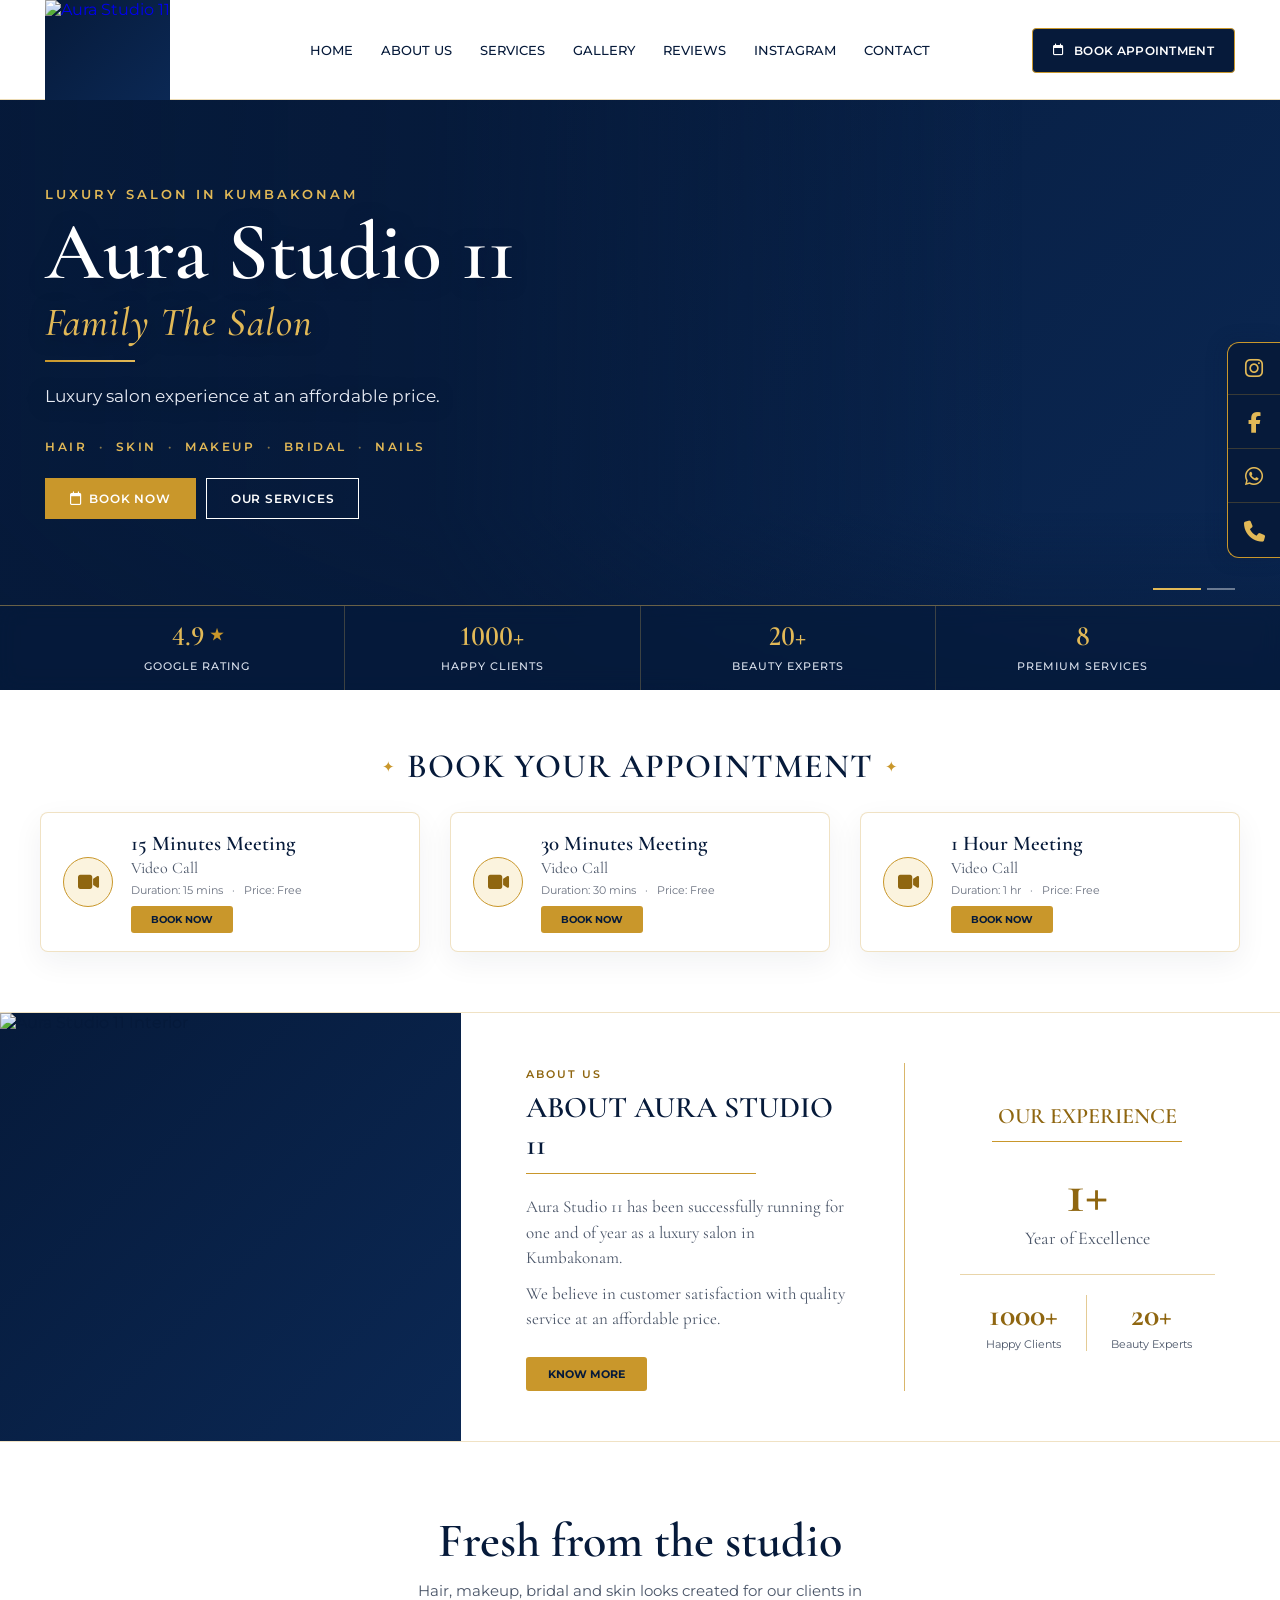
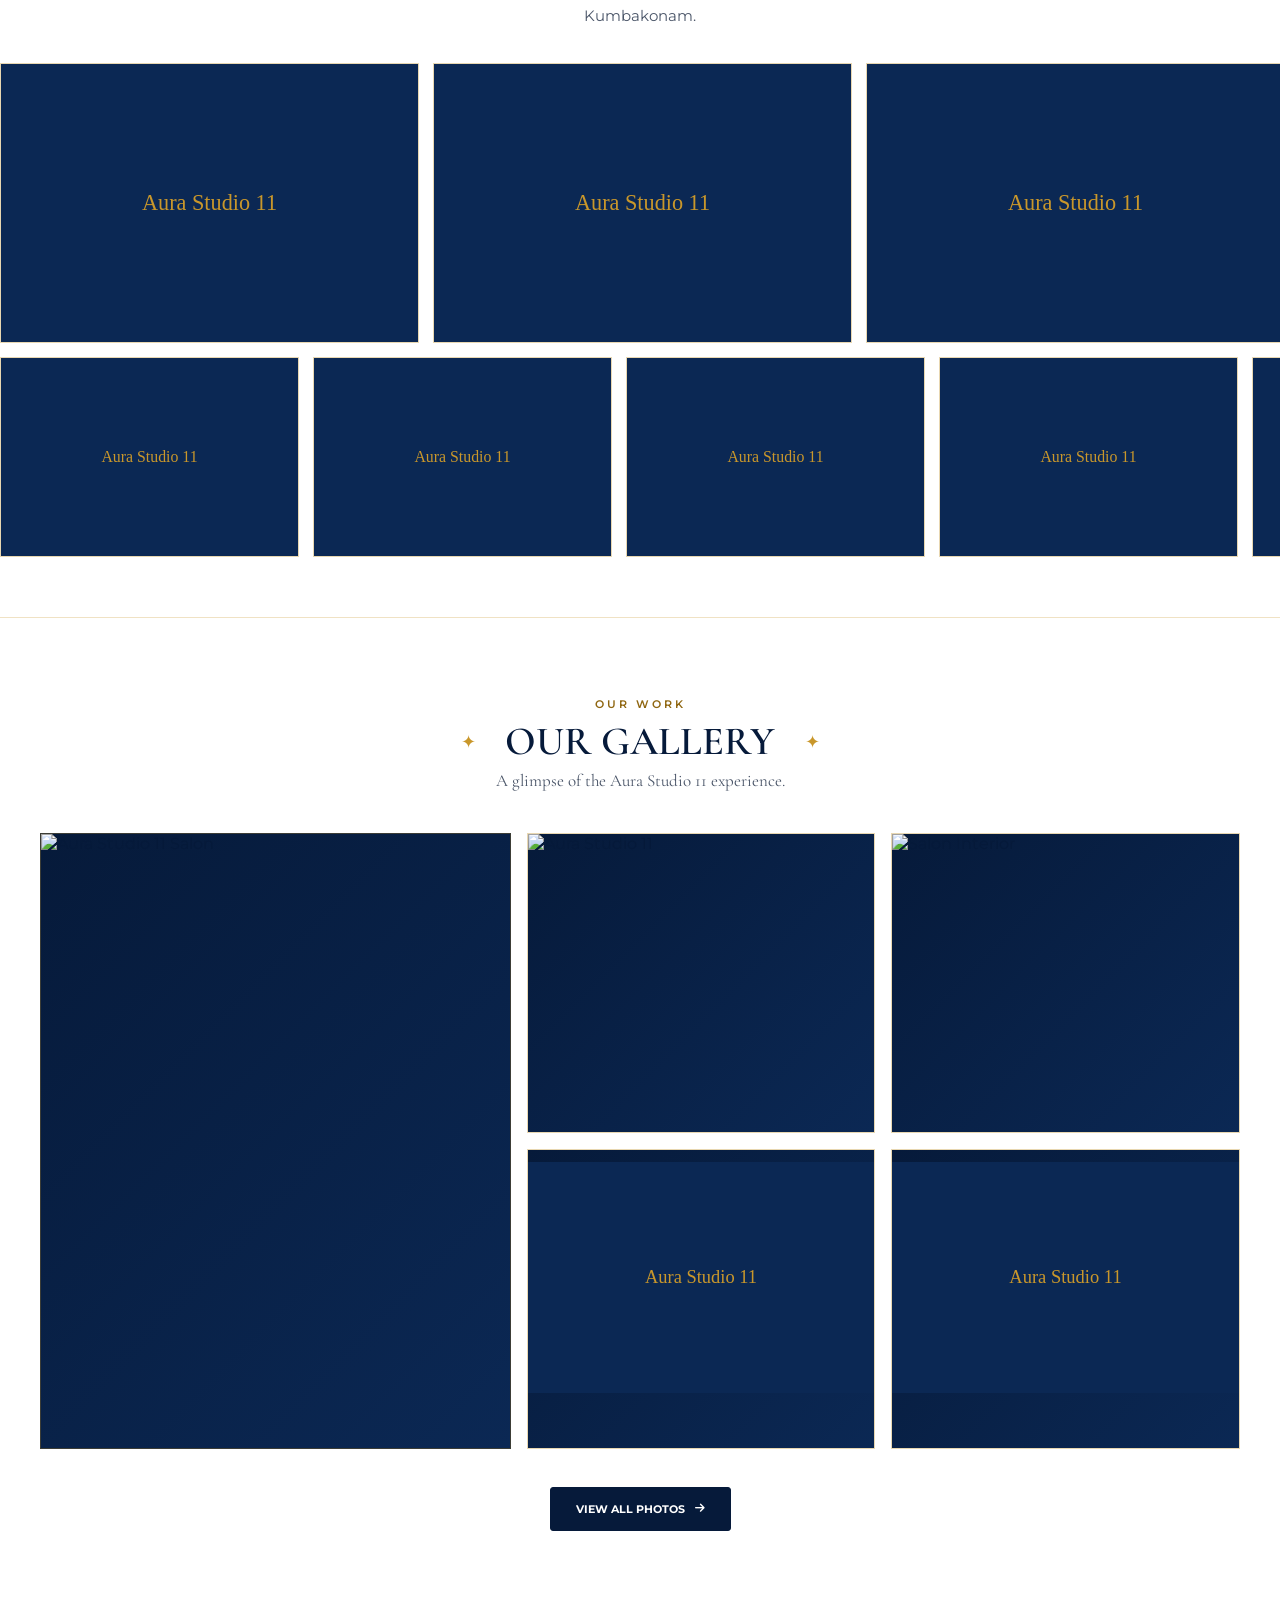
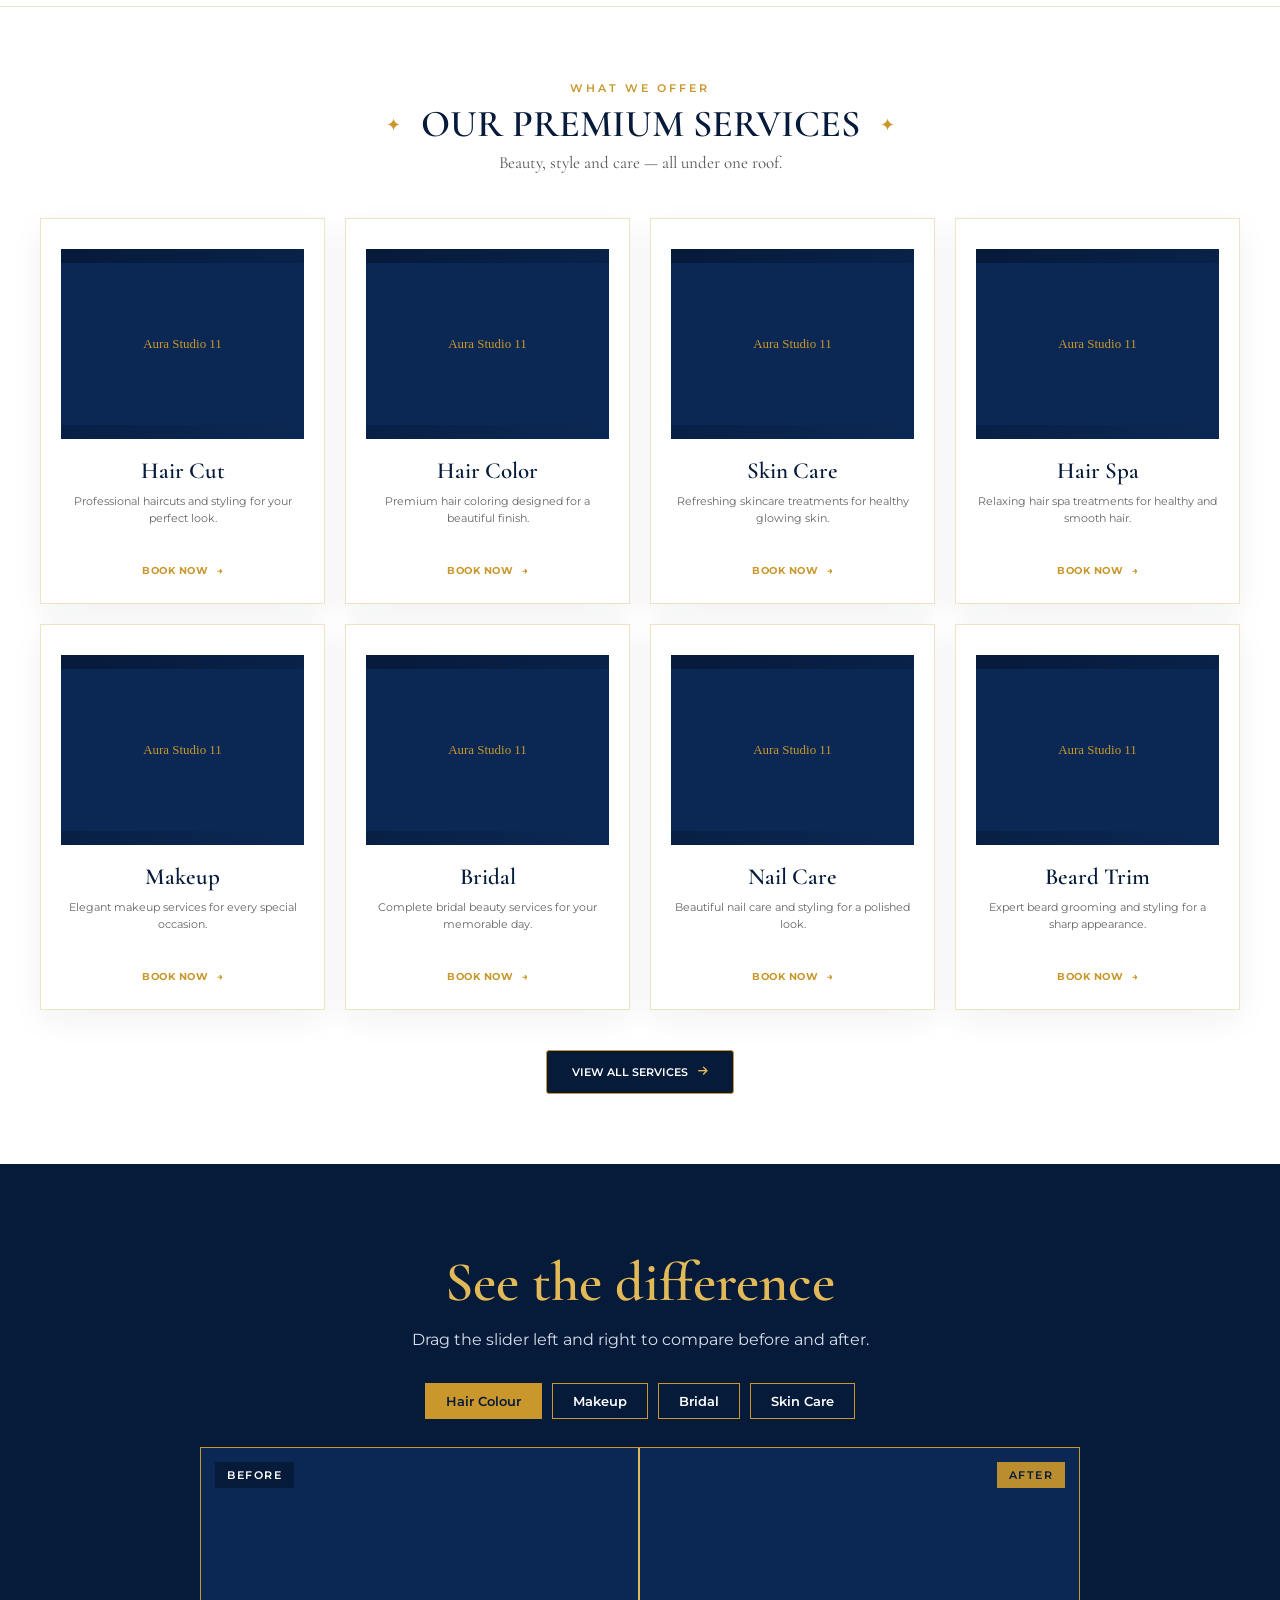
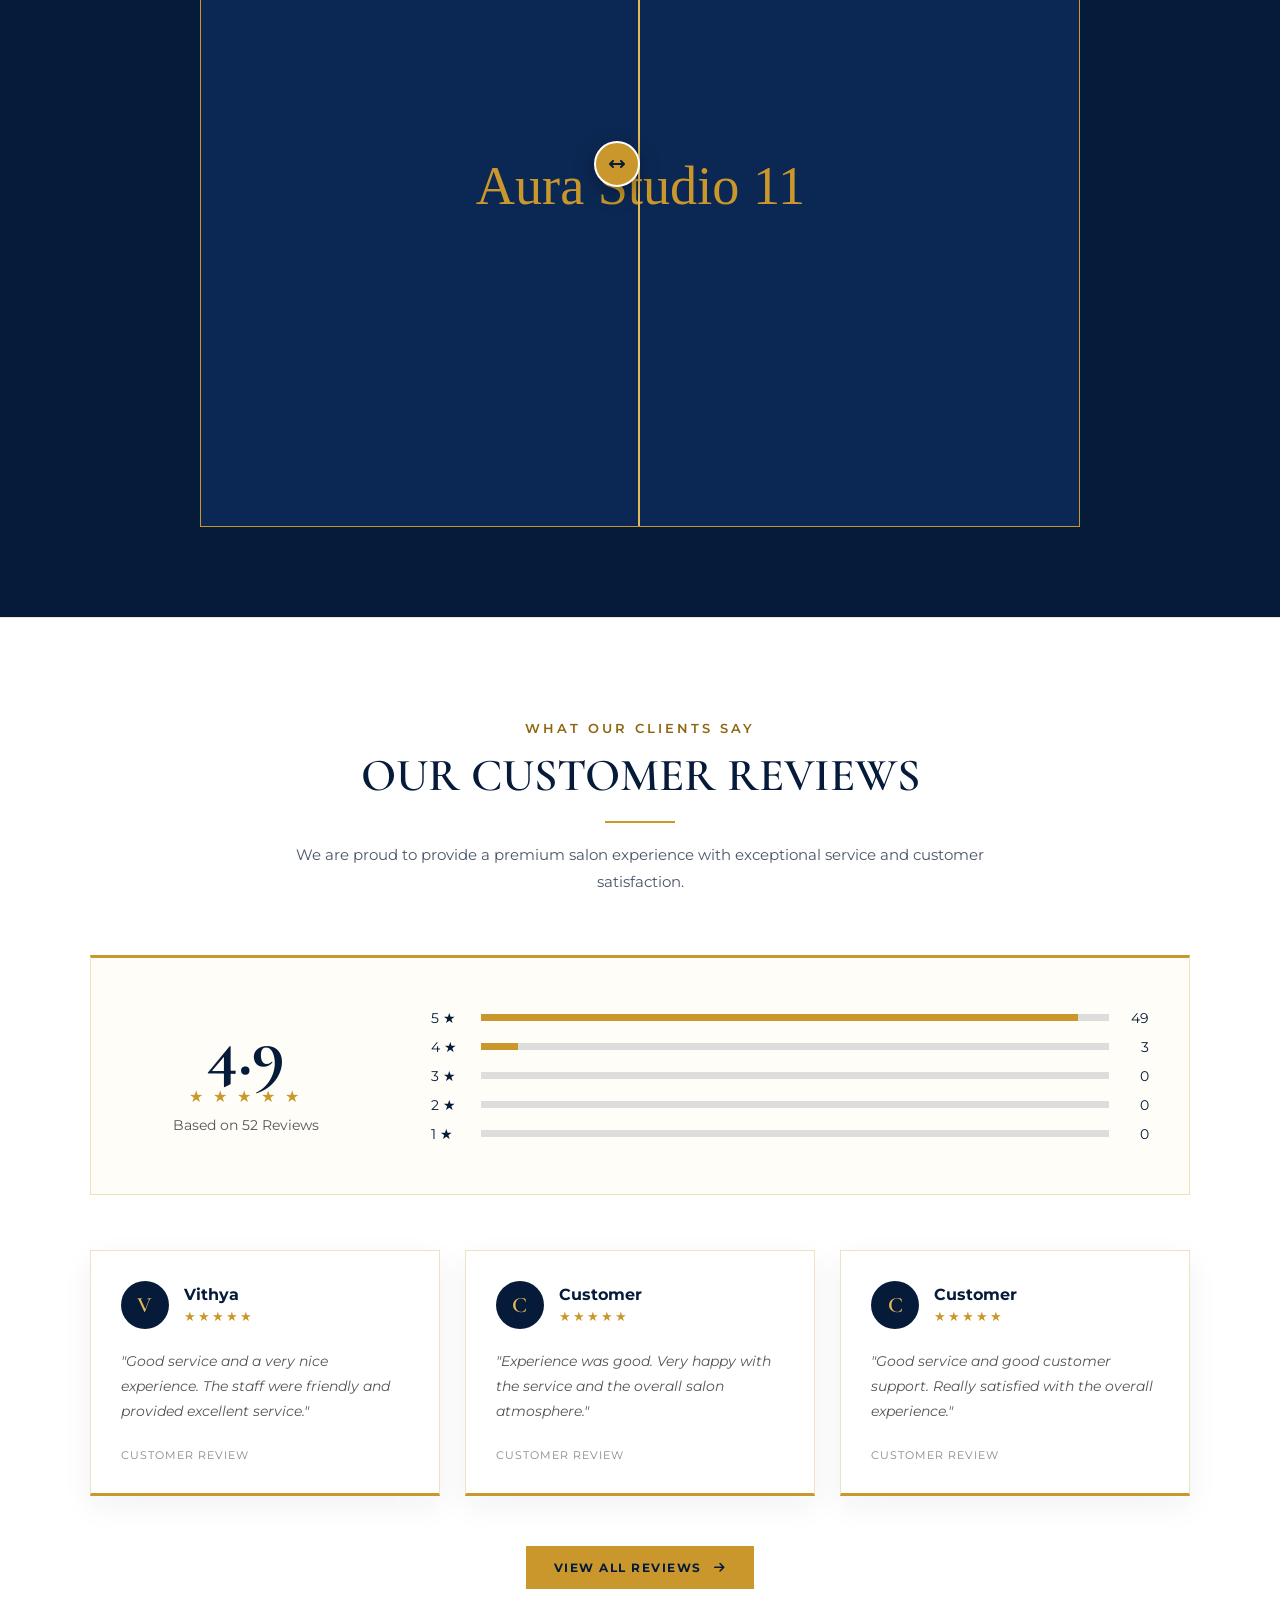
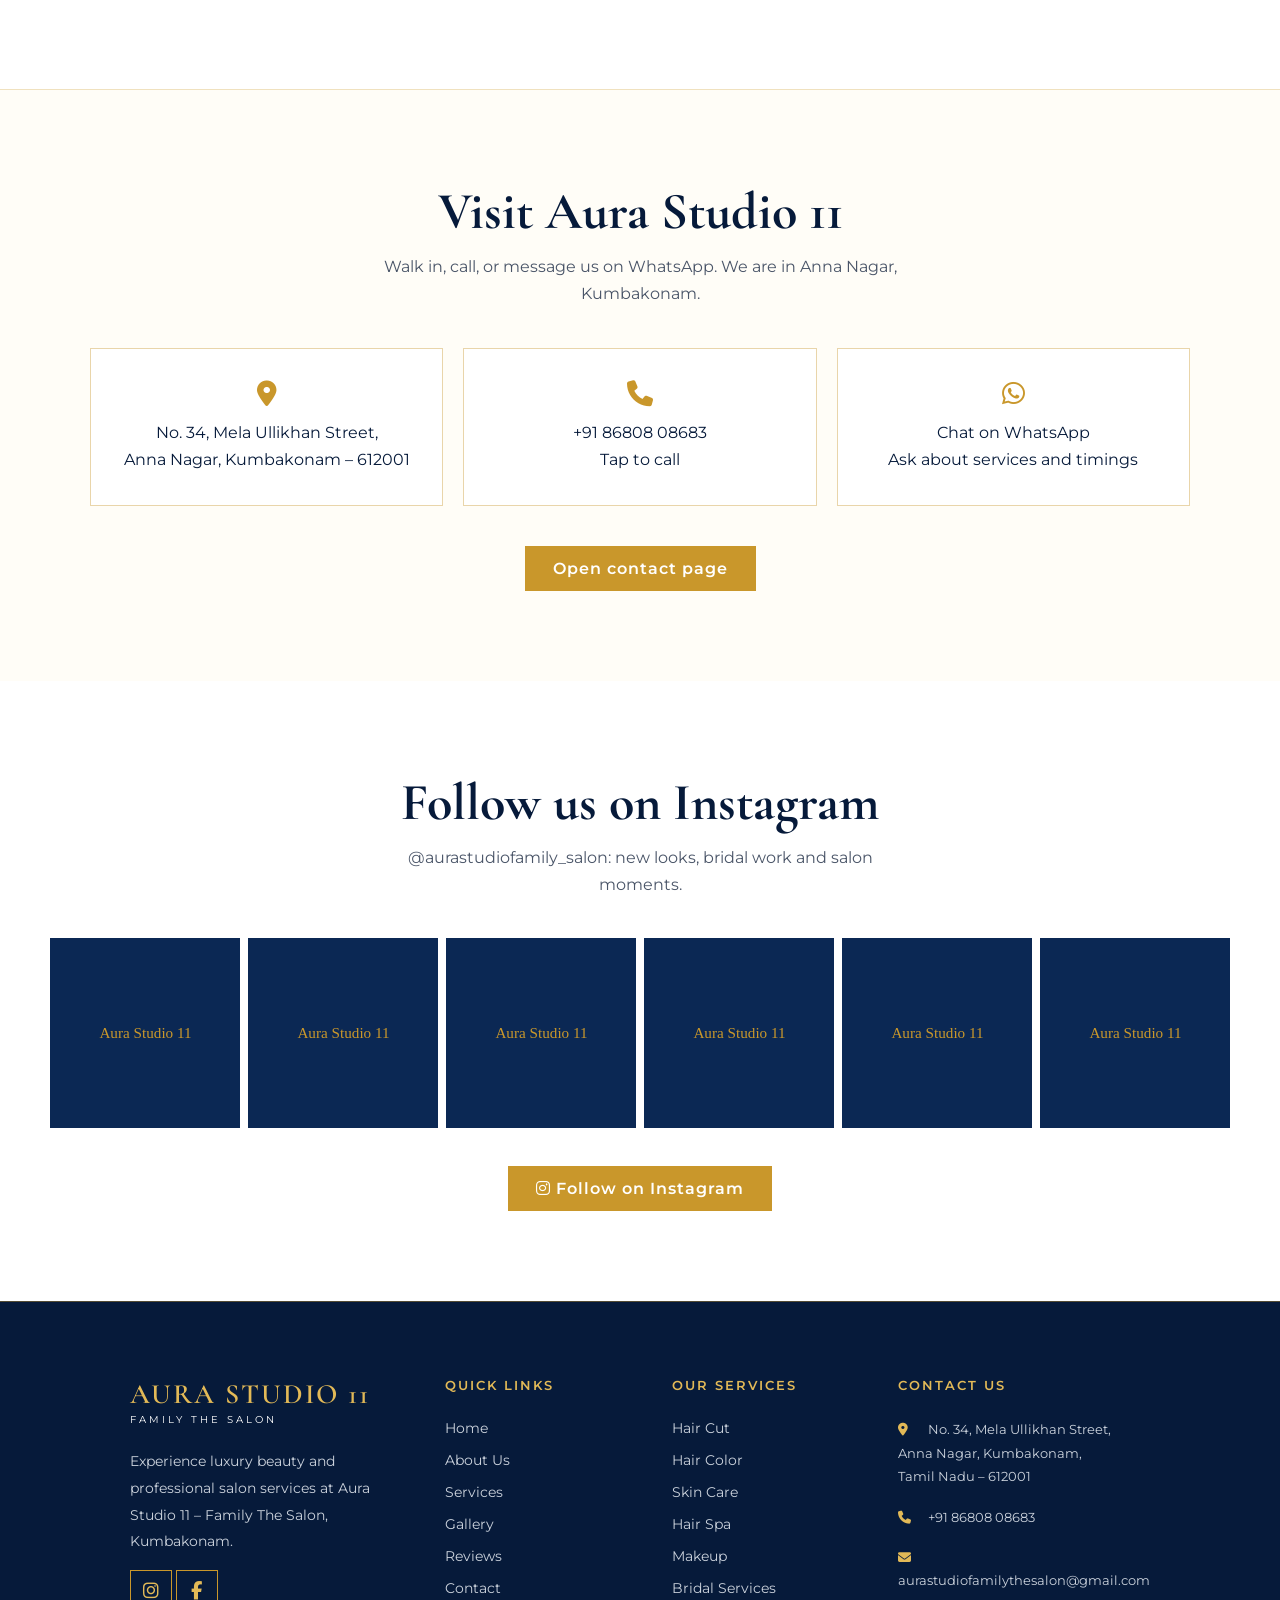
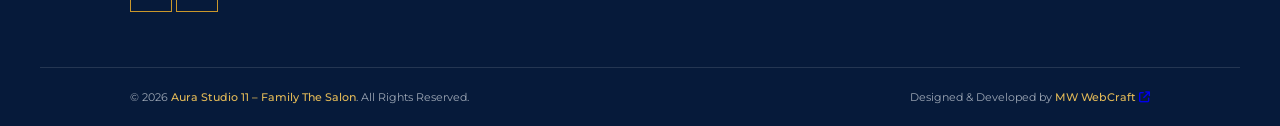
==== commit 94206997: "Add files via upload" ====
--- a/index.html
+++ b/index.html
@@ -1,939 +1,945 @@
-<!DOCTYPE html>
-<html lang="en">
-<head>
-    <meta charset="UTF-8">
-    <meta name="viewport" content="width=device-width, initial-scale=1.0">
-
-    <title>Aura Studio 11 | Family The Salon</title>
-
-    <link rel="stylesheet" href="style.css">
-
-    <!-- Google Font -->
-    <link rel="preconnect" href="https://fonts.googleapis.com">
-    <link rel="preconnect" href="https://fonts.gstatic.com" crossorigin>
-    <link href="https://fonts.googleapis.com/css2?family=Cormorant+Garamond:wght@400;500;600;700&family=Montserrat:wght@400;500;600&display=swap" rel="stylesheet">
-
-    <!-- Icons -->
-    <link rel="stylesheet"
-          href="https://cdnjs.cloudflare.com/ajax/libs/font-awesome/6.5.2/css/all.min.css">
-</head>
-
-<body>
-
-    <!-- ================= SOCIAL SIDEBAR ================= -->
-
-    <div class="social-sidebar">
-
-        <a href="https://www.instagram.com/aurastudiofamily_salon?igsi=MTliZnpkYnI1dnU3bA=="
-           target="_blank"
-           class="instagram-link"
-           aria-label="Instagram">
-            <i class="fab fa-instagram"></i>
-            <span class="social-tooltip">Instagram</span>
-        </a>
-
-        <a href="https://wa.me/918680808683"
-           target="_blank"
-           class="whatsapp-link"
-           aria-label="WhatsApp">
-            <i class="fab fa-whatsapp"></i>
-            <span class="social-tooltip">WhatsApp</span>
-        </a>
-
-        <a href="tel:+918680808683"
-           class="phone-link"
-           aria-label="Call Us">
-            <i class="fas fa-phone"></i>
-            <span class="social-tooltip">Call Us</span>
-        </a>
-
-    </div>
-
-    <!-- ================= END SOCIAL SIDEBAR ================= -->
-
-
-    <!-- ================= HEADER ================= -->
-
-    <header class="header">
-
-        <div class="header-container">
-
-            <!-- LOGO -->
-            <a href="#" class="logo">
-                <img src="images/logo.png" alt="Aura Studio 11">
-            </a>
-
-            <!-- DESKTOP NAVIGATION -->
-            <nav class="navbar">
-
-                <a href="#" class="nav-link active">HOME</a>
-                <a href="#about" class="nav-link">ABOUT US</a>
-                <a href="#services" class="nav-link">SERVICES</a>
-                <a href="#gallery" class="nav-link">GALLERY</a>
-                <a href="#reviews" class="nav-link">REVIEWS</a>
-                <a href="#team" class="nav-link">TEAM</a>
-                <a href="#contact" class="nav-link">CONTACT</a>
-
-            </nav>
-
-            <!-- BOOK BUTTON -->
-            <a href="#booking" class="book-btn">
-                <i class="fa-regular fa-calendar"></i>
-                <span>BOOK APPOINTMENT</span>
-            </a>
-
-            <!-- MOBILE MENU -->
-            <button class="menu-btn" id="menuBtn">
-                <i class="fa-solid fa-bars"></i>
-            </button>
-
-        </div>
-
-        <!-- MOBILE NAV -->
-        <div class="mobile-menu" id="mobileMenu">
-
-            <a href="#">HOME</a>
-            <a href="#about">ABOUT US</a>
-            <a href="#services">SERVICES</a>
-            <a href="#gallery">GALLERY</a>
-            <a href="#reviews">REVIEWS</a>
-            <a href="#team">TEAM</a>
-            <a href="#contact">CONTACT</a>
-
-            <a href="#booking" class="mobile-book">
-                <i class="fa-regular fa-calendar"></i>
-                BOOK APPOINTMENT
-            </a>
-
-        </div>
-
-    </header>
-
-
-    <!-- ================= END HEADER ================= -->
-
-
-    <script>
-
-        const menuBtn = document.getElementById("menuBtn");
-        const mobileMenu = document.getElementById("mobileMenu");
-
-        menuBtn.addEventListener("click", function () {
-            mobileMenu.classList.toggle("show");
-
-            if (mobileMenu.classList.contains("show")) {
-                menuBtn.innerHTML = '<i class="fa-solid fa-xmark"></i>';
-                document.body.classList.add("menu-open");
-            } else {
-                menuBtn.innerHTML = '<i class="fa-solid fa-bars"></i>';
-                document.body.classList.remove("menu-open");
-            }
-        });
-
-        document.querySelectorAll(".mobile-menu a").forEach(function (link) {
-            link.addEventListener("click", function () {
-                mobileMenu.classList.remove("show");
-                menuBtn.innerHTML = '<i class="fa-solid fa-bars"></i>';
-                document.body.classList.remove("menu-open");
-            });
-        });
-
-    </script>
-
-    <!-- ================= HERO SECTION ================= -->
-
-<section class="hero" id="home">
-
-    <div class="hero-container">
-
-        <!-- LEFT CONTENT -->
-        <div class="hero-content">
-
-            <span class="hero-small-title">
-                LUXURY SALON IN KUMBAKONAM
-            </span>
-
-            <h1>
-                Aura Studio 11
-            </h1>
-
-            <h2>
-                Family The Salon
-            </h2>
-
-            <div class="hero-line"></div>
-
-            <p>
-                One Hand of Year Successfully Running
-                <br>
-                Luxury Salon with Affordable Price
-            </p>
-
-            <!-- FEATURES -->
-            <div class="hero-features">
-
-                <div class="feature">
-                    <i class="fa-solid fa-crown"></i>
-                    <span>LUXURY<br>EXPERIENCE</span>
-                </div>
-
-                <div class="feature">
-                    <i class="fa-solid fa-users"></i>
-                    <span>EXPERT<br>TEAM</span>
-                </div>
-
-                <div class="feature">
-                    <i class="fa-solid fa-bottle-droplet"></i>
-                    <span>PREMIUM<br>PRODUCTS</span>
-                </div>
-
-                <div class="feature">
-                    <i class="fa-solid fa-star"></i>
-                    <span>CUSTOMER<br>SATISFACTION</span>
-                </div>
-
-            </div>
-
-            <!-- CTA -->
-            <a href="#booking" class="hero-btn">
-                <i class="fa-regular fa-calendar"></i>
-                BOOK YOUR APPOINTMENT
-            </a>
-
-        </div>
-
-
-        <!-- RIGHT IMAGE -->
-        <div class="hero-image">
-
-            <img src="images/salon.png"
-                 alt="Aura Studio 11 Salon">
-
-        </div>
-
-    </div>
-
-</section>
-
-<!-- ================= END HERO ================= -->
-
-<!-- ================= BOOKING SECTION ================= -->
-
-<section class="booking-section" id="booking">
-
-    <div class="booking-container">
-
-        <div class="section-heading">
-            <span>✦</span>
-            <h2>BOOK YOUR APPOINTMENT</h2>
-            <span>✦</span>
-        </div>
-
-        <div class="booking-cards">
-
-            <!-- 15 MINUTES -->
-            <div class="booking-card">
-
-                <div class="booking-icon">
-                    <i class="fa-solid fa-video"></i>
-                </div>
-
-                <div class="booking-content">
-                    <h3>15 Minutes Meeting</h3>
-
-                    <p class="meeting-type">
-                        Video Call
-                    </p>
-
-                    <p class="booking-details">
-                        Duration: 15 mins &nbsp; · &nbsp; Price: Free
-                    </p>
-
-                    <a href="https://aurastudio11.setmore.com/book?step=time-slot&products=6dc98f46-1c17-4562-b242-9a383e9dab64&type=service&staff=601f04b0-1839-47f5-8718-d6e766e30bec&staffSelected=true"
-                       target="_blank"
-                       class="booking-btn">
-                        BOOK NOW
-                    </a>
-                </div>
-
-            </div>
-
-
-            <!-- 30 MINUTES -->
-            <div class="booking-card">
-
-                <div class="booking-icon">
-                    <i class="fa-solid fa-video"></i>
-                </div>
-
-                <div class="booking-content">
-                    <h3>30 Minutes Meeting</h3>
-
-                    <p class="meeting-type">
-                        Video Call
-                    </p>
-
-                    <p class="booking-details">
-                        Duration: 30 mins &nbsp; · &nbsp; Price: Free
-                    </p>
-
-                    <a href="https://aurastudio11.setmore.com/book?step=time-slot&products=c406aa78-6534-47df-b743-f462e32f6ee8&type=service&staff=601f04b0-1839-47f5-8718-d6e766e30bec&staffSelected=true"
-                       target="_blank"
-                       class="booking-btn">
-                        BOOK NOW
-                    </a>
-                </div>
-
-            </div>
-
-
-            <!-- 1 HOUR -->
-            <div class="booking-card">
-
-                <div class="booking-icon">
-                    <i class="fa-solid fa-video"></i>
-                </div>
-
-                <div class="booking-content">
-                    <h3>1 Hour Meeting</h3>
-
-                    <p class="meeting-type">
-                        Video Call
-                    </p>
-
-                    <p class="booking-details">
-                        Duration: 1 hr &nbsp; · &nbsp; Price: Free
-                    </p>
-
-                    <a href="https://aurastudio11.setmore.com/book?step=time-slot&products=926f01bd-2cae-4d58-b783-c9f7a40078ef&type=service&staff=601f04b0-1839-47f5-8718-d6e766e30bec&staffSelected=true"
-                       target="_blank"
-                       class="booking-btn">
-                        BOOK NOW
-                    </a>
-                </div>
-
-            </div>
-
-        </div>
-
-    </div>
-
-</section>
-
-<!-- ================= END BOOKING ================= -->
-
-<!-- ================= ABOUT SECTION ================= -->
-
-<section class="about-section" id="about">
-
-    <div class="about-container">
-
-        <!-- LEFT IMAGE -->
-        <div class="about-image">
-            <img src="images/about-us.png"
-                 alt="Aura Studio 11 Interior">
-        </div>
-
-
-        <!-- RIGHT CONTENT -->
-        <div class="about-content">
-
-            <div class="about-text">
-
-                <span class="about-label">ABOUT US</span>
-
-                <h2>
-                    ABOUT AURA STUDIO 11
-                </h2>
-
-                <div class="about-line"></div>
-
-                <p>
-                    Aura Studio 11 has been successfully
-                    running for one and of year as a luxury
-                    salon in Kumbakonam.
-                </p>
-
-                <p>
-                    We believe in customer satisfaction
-                    with quality service at an affordable price.
-                </p>
-
-                <a href="#services" class="about-btn">
-                    KNOW MORE
-                </a>
-
-            </div>
-
-
-            <!-- EXPERIENCE -->
-            <div class="experience">
-
-                <span class="experience-label">
-                    OUR EXPERIENCE
-                </span>
-
-                <div class="experience-line"></div>
-
-                <div class="experience-main">
-                    <strong>1+</strong>
-                    <span>Year of Excellence</span>
-                </div>
-
-                <div class="experience-stats">
-
-                    <div class="stat">
-                        <strong>1000+</strong>
-                        <span>Happy Clients</span>
-                    </div>
-
-                    <div class="stat">
-                        <strong>20+</strong>
-                        <span>Beauty Experts</span>
-                    </div>
-
-                </div>
-
-            </div>
-
-        </div>
-
-    </div>
-
-</section>
-
-<!-- ================= END ABOUT SECTION ================= -->
-
-<!-- ================= GALLERY SECTION ================= -->
-
-<section class="gallery-section" id="gallery">
-
-    <div class="gallery-container">
-
-        <!-- HEADING -->
-        <div class="gallery-heading">
-
-            <span>✦</span>
-
-            <div>
-                <span class="gallery-label">OUR WORK</span>
-                <h2>OUR GALLERY</h2>
-                <p>
-                    A glimpse of the Aura Studio 11 experience.
-                </p>
-            </div>
-
-            <span>✦</span>
-
-        </div>
-
-
-        <!-- GALLERY GRID -->
-        <div class="gallery-grid">
-
-            <div class="gallery-item gallery-large">
-                <img src="images/client5.webp"
-                     alt="Aura Studio 11 Salon">
-            </div>
-
-            <div class="gallery-item">
-                <img src="images/client3.webp"
-                     alt="Aura Studio 11">
-            </div>
-
-            <div class="gallery-item">
-                <img src="images/client2.webp"
-                     alt="Salon Interior">
-            </div>
-
-            <div class="gallery-item">
-                <img src="images/client4.webp"
-                     alt="Salon Service">
-            </div>
-
-            <div class="gallery-item">
-                <img src="images/client.webp"
-                     alt="Beauty Service">
-            </div>
-
-        </div>
-
-
-        <!-- BUTTON -->
-        <div class="gallery-bottom">
-
-            <a href="https://aurastudio11.setmore.com/gallery"
-               target="_blank"
-               class="gallery-btn">
-                VIEW ALL PHOTOS
-                <i class="fa-solid fa-arrow-right"></i>
-            </a>
-
-        </div>
-
-    </div>
-
-</section>
-
-<!-- ================= END GALLERY ================= -->
-
-
-<!-- ================= SERVICES SECTION ================= -->
-
-<section class="services-section" id="services">
-
-    <div class="services-container">
-
-        <!-- HEADING -->
-        <div class="services-heading">
-
-            <span class="heading-decoration">✦</span>
-
-            <div>
-                <span class="section-label">WHAT WE OFFER</span>
-                <h2>OUR PREMIUM SERVICES</h2>
-                <p>
-                    Beauty, style and care — all under one roof.
-                </p>
-            </div>
-
-            <span class="heading-decoration">✦</span>
-
-        </div>
-
-
-        <!-- SERVICES GRID -->
-        <div class="services-grid">
-
-            <!-- 1 -->
-            <div class="service-card">
-
-                <div class="service-icon">
-                    <i class="fa-solid fa-scissors"></i>
-                </div>
-
-                <h3>Hair Cut</h3>
-
-                <p>
-                    Professional haircuts and styling
-                    for your perfect look.
-                </p>
-
-                <a href="#booking">BOOK NOW <span>→</span></a>
-
-            </div>
-
-
-            <!-- 2 -->
-            <div class="service-card">
-
-                <div class="service-icon">
-                    <i class="fa-solid fa-palette"></i>
-                </div>
-
-                <h3>Hair Color</h3>
-
-                <p>
-                    Premium hair coloring designed
-                    for a beautiful finish.
-                </p>
-
-                <a href="#booking">BOOK NOW <span>→</span></a>
-
-            </div>
-
-
-            <!-- 3 -->
-            <div class="service-card">
-
-                <div class="service-icon">
-                    <i class="fa-solid fa-face-smile"></i>
-                </div>
-
-                <h3>Skin Care</h3>
-
-                <p>
-                    Refreshing skincare treatments
-                    for healthy glowing skin.
-                </p>
-
-                <a href="#booking">BOOK NOW <span>→</span></a>
-
-            </div>
-
-
-            <!-- 4 -->
-            <div class="service-card">
-
-                <div class="service-icon">
-                    <i class="fa-solid fa-spa"></i>
-                </div>
-
-                <h3>Hair Spa</h3>
-
-                <p>
-                    Relaxing hair spa treatments
-                    for healthy and smooth hair.
-                </p>
-
-                <a href="#booking">BOOK NOW <span>→</span></a>
-
-            </div>
-
-
-            <!-- 5 -->
-            <div class="service-card">
-
-                <div class="service-icon">
-                    <i class="fa-solid fa-wand-magic-sparkles"></i>
-                </div>
-
-                <h3>Makeup</h3>
-
-                <p>
-                    Elegant makeup services for
-                    every special occasion.
-                </p>
-
-                <a href="#booking">BOOK NOW <span>→</span></a>
-
-            </div>
-
-
-            <!-- 6 -->
-            <div class="service-card">
-
-                <div class="service-icon">
-                    <i class="fa-solid fa-ring"></i>
-                </div>
-
-                <h3>Bridal</h3>
-
-                <p>
-                    Complete bridal beauty services
-                    for your memorable day.
-                </p>
-
-                <a href="#booking">BOOK NOW <span>→</span></a>
-
-            </div>
-
-
-            <!-- 7 -->
-            <div class="service-card">
-
-                <div class="service-icon">
-                    <i class="fa-solid fa-hand-sparkles"></i>
-                </div>
-
-                <h3>Nail Care</h3>
-
-                <p>
-                    Beautiful nail care and styling
-                    for a polished look.
-                </p>
-
-                <a href="#booking">BOOK NOW <span>→</span></a>
-
-            </div>
-
-
-            <!-- 8 -->
-            <div class="service-card">
-
-                <div class="service-icon">
-                    <i class="fa-solid fa-user-tie"></i>
-                </div>
-
-                <h3>Beard Trim</h3>
-
-                <p>
-                    Expert beard grooming and styling
-                    for a sharp appearance.
-                </p>
-
-                <a href="#booking">BOOK NOW <span>→</span></a>
-
-            </div>
-
-        </div>
-
-
-        <!-- VIEW ALL -->
-        <div class="services-bottom">
-
-            <a href="#booking" class="view-services-btn">
-                VIEW ALL SERVICES
-                <i class="fa-solid fa-arrow-right"></i>
-            </a>
-
-        </div>
-
-    </div>
-
-</section>
-
-<!-- ================= END SERVICES ================= -->
-
-<!-- ================= REVIEWS SECTION ================= -->
-<section class="reviews-section" id="reviews">
-
-    <div class="reviews-container">
-
-        <!-- Section Heading -->
-        <div class="reviews-heading">
-            <span>WHAT OUR CLIENTS SAY</span>
-            <h2>OUR CUSTOMER REVIEWS</h2>
-            <div class="heading-line"></div>
-            <p>
-                We are proud to provide a premium salon experience with
-                exceptional service and customer satisfaction.
-            </p>
-        </div>
-
-        <!-- Rating Summary -->
-        <div class="rating-summary">
-
-            <div class="overall-rating">
-                <h3>4.9</h3>
-
-                <div class="stars">
-                    ★ ★ ★ ★ ★
-                </div>
-
-                <p>Based on 52 Reviews</p>
-            </div>
-
-            <div class="rating-details">
-
-                <div class="rating-row">
-                    <span>5 ★</span>
-                    <div class="rating-bar">
-                        <div class="rating-fill rating-95"></div>
-                    </div>
-                    <span>49</span>
-                </div>
-
-                <div class="rating-row">
-                    <span>4 ★</span>
-                    <div class="rating-bar">
-                        <div class="rating-fill rating-6"></div>
-                    </div>
-                    <span>3</span>
-                </div>
-
-                <div class="rating-row">
-                    <span>3 ★</span>
-                    <div class="rating-bar">
-                        <div class="rating-fill rating-0"></div>
-                    </div>
-                    <span>0</span>
-                </div>
-
-                <div class="rating-row">
-                    <span>2 ★</span>
-                    <div class="rating-bar">
-                        <div class="rating-fill rating-0"></div>
-                    </div>
-                    <span>0</span>
-                </div>
-
-                <div class="rating-row">
-                    <span>1 ★</span>
-                    <div class="rating-bar">
-                        <div class="rating-fill rating-0"></div>
-                    </div>
-                    <span>0</span>
-                </div>
-
-            </div>
-
-        </div>
-
-        <!-- Review Cards -->
-        <div class="reviews-grid">
-
-            <div class="review-card">
-
-                <div class="review-top">
-                    <div class="review-avatar">V</div>
-
-                    <div>
-                        <h4>Vithya</h4>
-                        <div class="review-stars">★★★★★</div>
-                    </div>
-                </div>
-
-                <p>
-                    "Good service and a very nice experience.
-                    The staff were friendly and provided excellent service."
-                </p>
-
-                <span class="review-date">Customer Review</span>
-
-            </div>
-
-
-            <div class="review-card">
-
-                <div class="review-top">
-                    <div class="review-avatar">C</div>
-
-                    <div>
-                        <h4>Customer</h4>
-                        <div class="review-stars">★★★★★</div>
-                    </div>
-                </div>
-
-                <p>
-                    "Experience was good. Very happy with the service
-                    and the overall salon atmosphere."
-                </p>
-
-                <span class="review-date">Customer Review</span>
-
-            </div>
-
-
-            <div class="review-card">
-
-                <div class="review-top">
-                    <div class="review-avatar">C</div>
-
-                    <div>
-                        <h4>Customer</h4>
-                        <div class="review-stars">★★★★★</div>
-                    </div>
-                </div>
-
-                <p>
-                    "Good service and good customer support.
-                    Really satisfied with the overall experience."
-                </p>
-
-                <span class="review-date">Customer Review</span>
-
-            </div>
-
-        </div>
-
-        <!-- Google Reviews Button -->
-        <div class="reviews-button">
-            <a href="https://www.google.com/maps/search/?api=1&query=NO+34+mela+ullikhan+street%2C+Kumbakonam%2C+Tamil+Nadu%2C+612001"
-               target="_blank">
-                VIEW ALL REVIEWS
-                <i class="fas fa-arrow-right"></i>
-            </a>
-        </div>
-
-    </div>
-
-</section>
-
-
-<!-- ================= FOOTER ================= -->
-<footer class="footer">
-
-    <div class="footer-container">
-
-        <!-- Brand -->
-        <div class="footer-column footer-brand">
-            <div class="footer-logo">
-                <span class="logo-main">AURA STUDIO 11</span>
-                <span class="logo-sub">FAMILY THE SALON</span>
-            </div>
-
-            <p>
-                Experience luxury beauty and professional salon services
-                at Aura Studio 11 – Family The Salon, Kumbakonam.
-            </p>
-
-            <a href="https://www.instagram.com/aurastudiofamily_salon?igsi=MTliZnpkYnI1dnU3bA=="
-               target="_blank"
-               class="social-icon">
-                <i class="fab fa-instagram"></i>
-            </a>
-        </div>
-
-
-        <!-- Quick Links -->
-        <div class="footer-column">
-
-            <h3>QUICK LINKS</h3>
-
-            <ul>
-                <li><a href="#home">Home</a></li>
-                <li><a href="#about">About Us</a></li>
-                <li><a href="#services">Services</a></li>
-                <li><a href="#gallery">Gallery</a></li>
-                <li><a href="#reviews">Reviews</a></li>
-                <li><a href="#contact">Contact</a></li>
-            </ul>
-
-        </div>
-
-
-        <!-- Services -->
-        <div class="footer-column">
-
-            <h3>OUR SERVICES</h3>
-
-            <ul>
-                <li><a href="#services">Hair Cut</a></li>
-                <li><a href="#services">Hair Color</a></li>
-                <li><a href="#services">Skin Care</a></li>
-                <li><a href="#services">Hair Spa</a></li>
-                <li><a href="#services">Makeup</a></li>
-                <li><a href="#services">Bridal Services</a></li>
-            </ul>
-
-        </div>
-
-
-        <!-- Contact -->
-        <div class="footer-column footer-contact">
-
-            <h3>CONTACT US</h3>
-
-            <p>
-                <i class="fas fa-map-marker-alt"></i>
-                No. 34, Mela Ullikhan Street,<br>
-                Anna Nagar, Kumbakonam,<br>
-                Tamil Nadu – 612001
-            </p>
-
-            <p>
-                <i class="fas fa-phone"></i>
-                <a href="tel:+918680808683">+91 86808 08683</a>
-            </p>
-
-            <p>
-                <i class="fas fa-envelope"></i>
-                <a href="mailto:aurastudiofamilythesalon@gmail.com">
-                    aurastudiofamilythesalon@gmail.com
-                </a>
-            </p>
-
-        </div>
-
-    </div>
-
-
-    <!-- Footer Bottom -->
-    <div class="footer-bottom">
-
-        <p>
-            © 2026 <strong>Aura Studio 11 – Family The Salon</strong>.
-            All Rights Reserved.
-        </p>
-
-        <p>
-            Designed & Developed with ❤️
-        </p>
-
-    </div>
-
-</footer>
-
-</body>
+<!DOCTYPE html>
+<html lang="en">
+<head>
+    <meta charset="UTF-8">
+    <meta name="viewport" content="width=device-width, initial-scale=1.0">
+
+    <title>Aura Studio 11 | Family The Salon</title>
+
+    <link rel="stylesheet" href="style.css">
+<link rel="stylesheet" href="premium.css">
+<link rel="stylesheet" href="balance.css">
+
+    <!-- Google Font -->
+    <link rel="preconnect" href="https://fonts.googleapis.com">
+    <link rel="preconnect" href="https://fonts.gstatic.com" crossorigin>
+    <link href="https://fonts.googleapis.com/css2?family=Cormorant+Garamond:wght@400;500;600;700&family=Montserrat:wght@400;500;600&display=swap" rel="stylesheet">
+
+    <!-- Icons -->
+    <link rel="stylesheet"
+          href="https://cdnjs.cloudflare.com/ajax/libs/font-awesome/6.5.2/css/all.min.css">
+</head>
+
+<body>
+
+    <!-- Social sidebar is injected by main.js (all pages) -->
+
+<!-- ================= HEADER ================= -->
+
+    <header class="header">
+
+        <div class="header-container">
+
+            <!-- LOGO -->
+            <a href="#" class="logo">
+                <img src="images/logo.png" alt="Aura Studio 11">
+            </a>
+
+            <!-- DESKTOP NAVIGATION -->
+            <nav class="navbar">
+
+                <a href="#" class="nav-link active">HOME</a>
+                <a href="#about" class="nav-link">ABOUT US</a>
+                <a href="services.html" class="nav-link">SERVICES</a>
+                <a href="gallery.html" class="nav-link">GALLERY</a>
+                <a href="#reviews" class="nav-link">REVIEWS</a>
+                <a href="#instagram" class="nav-link">INSTAGRAM</a>
+                <a href="contact.html" class="nav-link">CONTACT</a>
+
+            </nav>
+
+            <!-- BOOK BUTTON -->
+            <a href="#booking" class="book-btn">
+                <i class="fa-regular fa-calendar"></i>
+                <span>BOOK APPOINTMENT</span>
+            </a>
+
+            <!-- MOBILE MENU -->
+            <button class="menu-btn" id="menuBtn">
+                <i class="fa-solid fa-bars"></i>
+            </button>
+
+        </div>
+
+        <!-- MOBILE NAV -->
+        <div class="mobile-menu" id="mobileMenu">
+
+            <a href="#">HOME</a>
+            <a href="#about">ABOUT US</a>
+            <a href="services.html">SERVICES</a>
+            <a href="gallery.html">GALLERY</a>
+            <a href="#reviews">REVIEWS</a>
+            <a href="#instagram">INSTAGRAM</a>
+            <a href="contact.html">CONTACT</a>
+
+            <a href="#booking" class="mobile-book">
+                <i class="fa-regular fa-calendar"></i>
+                BOOK APPOINTMENT
+            </a>
+
+        </div>
+
+    </header>
+
+
+    <!-- ================= END HEADER ================= -->
+
+
+    <script>
+
+        const menuBtn = document.getElementById("menuBtn");
+        const mobileMenu = document.getElementById("mobileMenu");
+
+        menuBtn.addEventListener("click", function () {
+            mobileMenu.classList.toggle("show");
+
+            if (mobileMenu.classList.contains("show")) {
+                menuBtn.innerHTML = '<i class="fa-solid fa-xmark"></i>';
+                document.body.classList.add("menu-open");
+            } else {
+                menuBtn.innerHTML = '<i class="fa-solid fa-bars"></i>';
+                document.body.classList.remove("menu-open");
+            }
+        });
+
+        document.querySelectorAll(".mobile-menu a").forEach(function (link) {
+            link.addEventListener("click", function () {
+                mobileMenu.classList.remove("show");
+                menuBtn.innerHTML = '<i class="fa-solid fa-bars"></i>';
+                document.body.classList.remove("menu-open");
+            });
+        });
+
+    </script>
+
+    <!-- ================= HERO SECTION ================= -->
+
+<section class="ah" id="home">
+  <div class="ah-slides">
+    <img class="on" src="images/salon.png" alt="Aura Studio 11 salon interior">
+    <img src="images/salon1.png" alt="Aura Studio 11 hair styling">
+  </div>
+  <div class="ah-shade"></div>
+  <div class="ah-dots" id="ahDots" aria-label="Hero slides"></div>
+  <div class="ah-body">
+    <p class="ah-tag">LUXURY SALON IN KUMBAKONAM</p>
+    <h1>Aura Studio 11</h1>
+    <h2>Family The Salon</h2>
+    <div class="ah-line"></div>
+    <p class="ah-sub">Luxury salon experience at an affordable price.</p>
+    <p class="ah-meta">Hair <i>·</i> Skin <i>·</i> Makeup <i>·</i> Bridal <i>·</i> Nails</p>
+    <div class="ah-cta">
+      <a class="ah-book" href="#booking"><i class="fa-regular fa-calendar"></i>&nbsp; Book Now</a>
+      <a class="ah-more" href="services.html">Our Services</a>
+    </div>
+  </div>
+  <div class="ah-strip">
+    <div><strong>4.9<small>★</small></strong><span>Google Rating</span></div>
+    <div><strong>1000+</strong><span>Happy Clients</span></div>
+    <div><strong>20+</strong><span>Beauty Experts</span></div>
+    <div><strong>8</strong><span>Premium Services</span></div>
+  </div>
+</section>
+
+<!-- ================= END HERO ================= -->
+
+<!-- ================= BOOKING SECTION ================= -->
+
+<section class="booking-section" id="booking">
+
+    <div class="booking-container">
+
+        <div class="section-heading">
+            <span>✦</span>
+            <h2>BOOK YOUR APPOINTMENT</h2>
+            <span>✦</span>
+        </div>
+
+        <div class="booking-cards">
+
+            <!-- 15 MINUTES -->
+            <div class="booking-card">
+
+                <div class="booking-icon">
+                    <i class="fa-solid fa-video"></i>
+                </div>
+
+                <div class="booking-content">
+                    <h3>15 Minutes Meeting</h3>
+
+                    <p class="meeting-type">
+                        Video Call
+                    </p>
+
+                    <p class="booking-details">
+                        Duration: 15 mins &nbsp; · &nbsp; Price: Free
+                    </p>
+
+                    <a href="https://aurastudio11.setmore.com/book?step=time-slot&products=6dc98f46-1c17-4562-b242-9a383e9dab64&type=service&staff=601f04b0-1839-47f5-8718-d6e766e30bec&staffSelected=true"
+                       target="_blank"
+                       class="booking-btn">
+                        BOOK NOW
+                    </a>
+                </div>
+
+            </div>
+
+
+            <!-- 30 MINUTES -->
+            <div class="booking-card">
+
+                <div class="booking-icon">
+                    <i class="fa-solid fa-video"></i>
+                </div>
+
+                <div class="booking-content">
+                    <h3>30 Minutes Meeting</h3>
+
+                    <p class="meeting-type">
+                        Video Call
+                    </p>
+
+                    <p class="booking-details">
+                        Duration: 30 mins &nbsp; · &nbsp; Price: Free
+                    </p>
+
+                    <a href="https://aurastudio11.setmore.com/book?step=time-slot&products=c406aa78-6534-47df-b743-f462e32f6ee8&type=service&staff=601f04b0-1839-47f5-8718-d6e766e30bec&staffSelected=true"
+                       target="_blank"
+                       class="booking-btn">
+                        BOOK NOW
+                    </a>
+                </div>
+
+            </div>
+
+
+            <!-- 1 HOUR -->
+            <div class="booking-card">
+
+                <div class="booking-icon">
+                    <i class="fa-solid fa-video"></i>
+                </div>
+
+                <div class="booking-content">
+                    <h3>1 Hour Meeting</h3>
+
+                    <p class="meeting-type">
+                        Video Call
+                    </p>
+
+                    <p class="booking-details">
+                        Duration: 1 hr &nbsp; · &nbsp; Price: Free
+                    </p>
+
+                    <a href="https://aurastudio11.setmore.com/book?step=time-slot&products=926f01bd-2cae-4d58-b783-c9f7a40078ef&type=service&staff=601f04b0-1839-47f5-8718-d6e766e30bec&staffSelected=true"
+                       target="_blank"
+                       class="booking-btn">
+                        BOOK NOW
+                    </a>
+                </div>
+
+            </div>
+
+        </div>
+
+    </div>
+
+</section>
+
+<!-- ================= END BOOKING ================= -->
+
+<!-- ================= ABOUT SECTION ================= -->
+
+<section class="about-section" id="about">
+
+    <div class="about-container">
+
+        <!-- LEFT IMAGE -->
+        <div class="about-image">
+            <img src="images/about-us.png"
+                 alt="Aura Studio 11 Interior">
+        </div>
+
+
+        <!-- RIGHT CONTENT -->
+        <div class="about-content">
+
+            <div class="about-text">
+
+                <span class="about-label">ABOUT US</span>
+
+                <h2>
+                    ABOUT AURA STUDIO 11
+                </h2>
+
+                <div class="about-line"></div>
+
+                <p>
+                    Aura Studio 11 has been successfully
+                    running for one and of year as a luxury
+                    salon in Kumbakonam.
+                </p>
+
+                <p>
+                    We believe in customer satisfaction
+                    with quality service at an affordable price.
+                </p>
+
+                <a href="#services" class="about-btn">
+                    KNOW MORE
+                </a>
+
+            </div>
+
+
+            <!-- EXPERIENCE -->
+            <div class="experience">
+
+                <span class="experience-label">
+                    OUR EXPERIENCE
+                </span>
+
+                <div class="experience-line"></div>
+
+                <div class="experience-main">
+                    <strong>1+</strong>
+                    <span>Year of Excellence</span>
+                </div>
+
+                <div class="experience-stats">
+
+                    <div class="stat">
+                        <strong>1000+</strong>
+                        <span>Happy Clients</span>
+                    </div>
+
+                    <div class="stat">
+                        <strong>20+</strong>
+                        <span>Beauty Experts</span>
+                    </div>
+
+                </div>
+
+            </div>
+
+        </div>
+
+    </div>
+
+</section>
+
+<!-- ================= END ABOUT SECTION ================= -->
+
+<!-- ================= PHOTO MARQUEE ================= -->
+<section class="mq-sec" id="looks" aria-label="Photo strip">
+  <div class="mq-head"><h2>Fresh from the studio</h2><p>Hair, makeup, bridal and skin looks created for our clients in Kumbakonam.</p></div>
+  <div class="mq-row" id="mqA"><div class="mq-track">
+<figure><img src="images/facial.jpg" alt="Salon hair styling" loading="lazy"></figure>
+<figure><img src="images/facial1.jpg" alt="Salon haircut" loading="lazy"></figure>
+<figure><img src="images/facial2.jpg" alt="Salon makeup" loading="lazy"></figure>
+<figure><img src="images/men-groom.jpg" alt="Bridal beauty" loading="lazy"></figure>
+<figure><img src="images/men-groom1.jpg" alt="Salon styling" loading="lazy"></figure>
+</div></div>
+  <div class="mq-row" id="mqB"><div class="mq-track">
+<figure><img src="images/men-groom2.jpg" alt="Salon interior" loading="lazy"></figure>
+<figure><img src="images/men-haircut.jpg" alt="Hair styling" loading="lazy"></figure>
+<figure><img src="images/men-haircut1.jpg" alt="Makeup service" loading="lazy"></figure>
+<figure><img src="images/men-haircut2.jpg" alt="Bridal styling" loading="lazy"></figure>
+</div></div>
+</section>
+
+<!-- ================= GALLERY SECTION ================= -->
+
+<section class="gallery-section" id="gallery">
+
+    <div class="gallery-container">
+
+        <!-- HEADING -->
+        <div class="gallery-heading">
+
+            <span>✦</span>
+
+            <div>
+                <span class="gallery-label">OUR WORK</span>
+                <h2>OUR GALLERY</h2>
+                <p>
+                    A glimpse of the Aura Studio 11 experience.
+                </p>
+            </div>
+
+            <span>✦</span>
+
+        </div>
+
+
+        <!-- GALLERY GRID -->
+        <div class="gallery-grid">
+
+            <div class="gallery-item gallery-large">
+                <img src="images/client5.webp"
+                     alt="Aura Studio 11 Salon">
+            </div>
+
+            <div class="gallery-item">
+                <img src="images/client3.webp"
+                     alt="Aura Studio 11">
+            </div>
+
+            <div class="gallery-item">
+                <img src="images/client2.webp"
+                     alt="Salon Interior">
+            </div>
+
+            <div class="gallery-item">
+                <img src="images/client4.webp"
+                     alt="Salon Service">
+            </div>
+
+            <div class="gallery-item">
+                <img src="images/client.webp"
+                     alt="Beauty Service">
+            </div>
+
+        </div>
+
+
+        <!-- BUTTON -->
+        <div class="gallery-bottom">
+
+            <a href="gallery.html"
+               target="_blank"
+               class="gallery-btn">
+                VIEW ALL PHOTOS
+                <i class="fa-solid fa-arrow-right"></i>
+            </a>
+
+        </div>
+
+    </div>
+
+</section>
+
+<!-- ================= END GALLERY ================= -->
+
+
+<!-- ================= SERVICES SECTION ================= -->
+
+<section class="services-section" id="services">
+
+    <div class="services-container">
+
+        <!-- HEADING -->
+        <div class="services-heading">
+
+            <span class="heading-decoration">✦</span>
+
+            <div>
+                <span class="section-label">WHAT WE OFFER</span>
+                <h2>OUR PREMIUM SERVICES</h2>
+                <p>
+                    Beauty, style and care — all under one roof.
+                </p>
+            </div>
+
+            <span class="heading-decoration">✦</span>
+
+        </div>
+
+
+        <!-- SERVICES GRID -->
+        <div class="services-grid">
+
+            <!-- 1 -->
+            <div class="service-card">
+
+                <img class="service-photo" src="images/men-haircut.jpg" alt="Hair Cut" loading="lazy">
+<div class="service-icon">
+                    <i class="fa-solid fa-scissors"></i>
+                </div>
+
+                <h3>Hair Cut</h3>
+
+                <p>
+                    Professional haircuts and styling
+                    for your perfect look.
+                </p>
+
+                <a href="#booking">BOOK NOW <span>→</span></a>
+
+            </div>
+
+
+            <!-- 2 -->
+            <div class="service-card">
+
+                <img class="service-photo" src="images/hair-color1.jpg" alt="Hair Color" loading="lazy">
+<div class="service-icon">
+                    <i class="fa-solid fa-palette"></i>
+                </div>
+
+                <h3>Hair Color</h3>
+
+                <p>
+                    Premium hair coloring designed
+                    for a beautiful finish.
+                </p>
+
+                <a href="#booking">BOOK NOW <span>→</span></a>
+
+            </div>
+
+
+            <!-- 3 -->
+            <div class="service-card">
+
+                <img class="service-photo" src="images/facial.jpg" alt="Skin Care" loading="lazy">
+<div class="service-icon">
+                    <i class="fa-solid fa-face-smile"></i>
+                </div>
+
+                <h3>Skin Care</h3>
+
+                <p>
+                    Refreshing skincare treatments
+                    for healthy glowing skin.
+                </p>
+
+                <a href="#booking">BOOK NOW <span>→</span></a>
+
+            </div>
+
+
+            <!-- 4 -->
+            <div class="service-card">
+
+                <img class="service-photo" src="images/hair-spa.jpg" alt="Hair Spa" loading="lazy">
+<div class="service-icon">
+                    <i class="fa-solid fa-spa"></i>
+                </div>
+
+                <h3>Hair Spa</h3>
+
+                <p>
+                    Relaxing hair spa treatments
+                    for healthy and smooth hair.
+                </p>
+
+                <a href="#booking">BOOK NOW <span>→</span></a>
+
+            </div>
+
+
+            <!-- 5 -->
+            <div class="service-card">
+
+                <img class="service-photo" src="images/mackup.jpg" alt="Makeup" loading="lazy">
+<div class="service-icon">
+                    <i class="fa-solid fa-wand-magic-sparkles"></i>
+                </div>
+
+                <h3>Makeup</h3>
+
+                <p>
+                    Elegant makeup services for
+                    every special occasion.
+                </p>
+
+                <a href="#booking">BOOK NOW <span>→</span></a>
+
+            </div>
+
+
+            <!-- 6 -->
+            <div class="service-card">
+
+                <img class="service-photo" src="images/bridal.jpg" alt="Bridal" loading="lazy">
+<div class="service-icon">
+                    <i class="fa-solid fa-ring"></i>
+                </div>
+
+                <h3>Bridal</h3>
+
+                <p>
+                    Complete bridal beauty services
+                    for your memorable day.
+                </p>
+
+                <a href="#booking">BOOK NOW <span>→</span></a>
+
+            </div>
+
+
+            <!-- 7 -->
+            <div class="service-card">
+
+                <img class="service-photo" src="images/nail-care.jpg" alt="Nail Care" loading="lazy">
+<div class="service-icon">
+                    <i class="fa-solid fa-hand-sparkles"></i>
+                </div>
+
+                <h3>Nail Care</h3>
+
+                <p>
+                    Beautiful nail care and styling
+                    for a polished look.
+                </p>
+
+                <a href="#booking">BOOK NOW <span>→</span></a>
+
+            </div>
+
+
+            <!-- 8 -->
+            <div class="service-card">
+
+                <img class="service-photo" src="images/men-groom.jpg" alt="Beard Trim" loading="lazy">
+<div class="service-icon">
+                    <i class="fa-solid fa-user-tie"></i>
+                </div>
+
+                <h3>Beard Trim</h3>
+
+                <p>
+                    Expert beard grooming and styling
+                    for a sharp appearance.
+                </p>
+
+                <a href="#booking">BOOK NOW <span>→</span></a>
+
+            </div>
+
+        </div>
+
+
+        <!-- VIEW ALL -->
+        <div class="services-bottom">
+
+            <a href="#booking" class="view-services-btn">
+                VIEW ALL SERVICES
+                <i class="fa-solid fa-arrow-right"></i>
+            </a>
+
+        </div>
+
+    </div>
+
+</section>
+
+<!-- ================= END SERVICES ================= -->
+
+<!-- ================= BEFORE / AFTER ================= -->
+<section class="ba-sec" id="transformations">
+  <h2>See the difference</h2>
+  <p>Drag the slider left and right to compare before and after.</p>
+  <div class="ba-tabs" id="baTabs">
+<button type="button" class="on" data-before="images/before-hair-color.jpg" data-after="images/after-hair-color.jpg">Hair Colour</button>
+<button type="button" data-before="images/before-makeup.jpg" data-after="images/after-makeup.jpg">Makeup</button>
+<button type="button" data-before="images/bridal-before.jpg" data-after="images/bridal-after.jpg">Bridal</button>
+<button type="button" data-before="images/skincare-before.jpg" data-after="images/skincare-after.jpg">Skin Care</button>
+</div>
+  <div class="ba" id="ba">
+    <img class="ba-after" src="images/after-hair-color.jpg" alt="Hair colour after">
+    <img class="ba-before" src="images/before-hair-color.jpg" alt="Hair colour before">
+    <span class="ba-tag b">Before</span><span class="ba-tag a">After</span>
+    <div class="ba-line"></div>
+    <input type="range" min="0" max="100" value="50" aria-label="Compare before and after">
+    <div class="ba-knob"><i class="fa-solid fa-arrows-left-right"></i></div>
+  </div>
+</section>
+
+<!-- ================= REVIEWS SECTION ================= -->
+<section class="reviews-section" id="reviews">
+
+    <div class="reviews-container">
+
+        <!-- Section Heading -->
+        <div class="reviews-heading">
+            <span>WHAT OUR CLIENTS SAY</span>
+            <h2>OUR CUSTOMER REVIEWS</h2>
+            <div class="heading-line"></div>
+            <p>
+                We are proud to provide a premium salon experience with
+                exceptional service and customer satisfaction.
+            </p>
+        </div>
+
+        <!-- Rating Summary -->
+        <div class="rating-summary">
+
+            <div class="overall-rating">
+                <h3>4.9</h3>
+
+                <div class="stars">
+                    ★ ★ ★ ★ ★
+                </div>
+
+                <p>Based on 52 Reviews</p>
+            </div>
+
+            <div class="rating-details">
+
+                <div class="rating-row">
+                    <span>5 ★</span>
+                    <div class="rating-bar">
+                        <div class="rating-fill rating-95"></div>
+                    </div>
+                    <span>49</span>
+                </div>
+
+                <div class="rating-row">
+                    <span>4 ★</span>
+                    <div class="rating-bar">
+                        <div class="rating-fill rating-6"></div>
+                    </div>
+                    <span>3</span>
+                </div>
+
+                <div class="rating-row">
+                    <span>3 ★</span>
+                    <div class="rating-bar">
+                        <div class="rating-fill rating-0"></div>
+                    </div>
+                    <span>0</span>
+                </div>
+
+                <div class="rating-row">
+                    <span>2 ★</span>
+                    <div class="rating-bar">
+                        <div class="rating-fill rating-0"></div>
+                    </div>
+                    <span>0</span>
+                </div>
+
+                <div class="rating-row">
+                    <span>1 ★</span>
+                    <div class="rating-bar">
+                        <div class="rating-fill rating-0"></div>
+                    </div>
+                    <span>0</span>
+                </div>
+
+            </div>
+
+        </div>
+
+        <!-- Review Cards -->
+        <div class="reviews-grid">
+
+            <div class="review-card">
+
+                <div class="review-top">
+                    <div class="review-avatar">V</div>
+
+                    <div>
+                        <h4>Vithya</h4>
+                        <div class="review-stars">★★★★★</div>
+                    </div>
+                </div>
+
+                <p>
+                    "Good service and a very nice experience.
+                    The staff were friendly and provided excellent service."
+                </p>
+
+                <span class="review-date">Customer Review</span>
+
+            </div>
+
+
+            <div class="review-card">
+
+                <div class="review-top">
+                    <div class="review-avatar">C</div>
+
+                    <div>
+                        <h4>Customer</h4>
+                        <div class="review-stars">★★★★★</div>
+                    </div>
+                </div>
+
+                <p>
+                    "Experience was good. Very happy with the service
+                    and the overall salon atmosphere."
+                </p>
+
+                <span class="review-date">Customer Review</span>
+
+            </div>
+
+
+            <div class="review-card">
+
+                <div class="review-top">
+                    <div class="review-avatar">C</div>
+
+                    <div>
+                        <h4>Customer</h4>
+                        <div class="review-stars">★★★★★</div>
+                    </div>
+                </div>
+
+                <p>
+                    "Good service and good customer support.
+                    Really satisfied with the overall experience."
+                </p>
+
+                <span class="review-date">Customer Review</span>
+
+            </div>
+
+        </div>
+
+        <!-- Google Reviews Button -->
+        <div class="reviews-button">
+            <a href="https://maps.app.goo.gl/iXaYTH5WP91qxZ3i7"
+               target="_blank">
+                VIEW ALL REVIEWS
+                <i class="fas fa-arrow-right"></i>
+            </a>
+        </div>
+
+    </div>
+
+</section>
+
+
+<!-- ================= CONTACT SECTION ================= -->
+<section class="contact-sec" id="contact">
+  <h2>Visit Aura Studio 11</h2>
+  <p>Walk in, call, or message us on WhatsApp. We are in Anna Nagar, Kumbakonam.</p>
+  <div class="ct-cards">
+    <a href="contact.html"><i class="fas fa-map-marker-alt"></i>No. 34, Mela Ullikhan Street,<br>Anna Nagar, Kumbakonam – 612001</a>
+    <a href="tel:+918680808683"><i class="fas fa-phone"></i>+91 86808 08683<br>Tap to call</a>
+    <a href="https://wa.me/918680808683" target="_blank"><i class="fab fa-whatsapp"></i>Chat on WhatsApp<br>Ask about services and timings</a>
+  </div>
+  <a href="contact.html" class="btn-gold">Open contact page</a>
+</section>
+
+<!-- ================= INSTAGRAM SECTION ================= -->
+<section class="ig-sec" id="instagram">
+  <h2>Follow us on Instagram</h2>
+  <p>@aurastudiofamily_salon: new looks, bridal work and salon moments.</p>
+  <div class="ig-grid"><a href="https://www.instagram.com/aurastudiofamily_salon" target="_blank" rel="noopener" aria-label="Open Instagram"><img src="images/insta1.jpg" alt="Aura Studio 11 on Instagram" loading="lazy"></a><a href="https://www.instagram.com/aurastudiofamily_salon" target="_blank" rel="noopener" aria-label="Open Instagram"><img src="images/insta2.jpg" alt="Aura Studio 11 on Instagram" loading="lazy"></a><a href="https://www.instagram.com/aurastudiofamily_salon" target="_blank" rel="noopener" aria-label="Open Instagram"><img src="images/insta3.jpg" alt="Aura Studio 11 on Instagram" loading="lazy"></a><a href="https://www.instagram.com/aurastudiofamily_salon" target="_blank" rel="noopener" aria-label="Open Instagram"><img src="images/insta4.jpg" alt="Aura Studio 11 on Instagram" loading="lazy"></a><a href="https://www.instagram.com/aurastudiofamily_salon" target="_blank" rel="noopener" aria-label="Open Instagram"><img src="images/insta5.jpg" alt="Aura Studio 11 on Instagram" loading="lazy"></a><a href="https://www.instagram.com/aurastudiofamily_salon" target="_blank" rel="noopener" aria-label="Open Instagram"><img src="images/insta6.jpg" alt="Aura Studio 11 on Instagram" loading="lazy"></a></div>
+  <a href="https://www.instagram.com/aurastudiofamily_salon" target="_blank" rel="noopener" class="btn-gold"><i class="fab fa-instagram"></i> Follow on Instagram</a>
+</section>
+
+<!-- ================= FOOTER ================= -->
+<footer class="footer">
+
+    <div class="footer-container">
+
+        <!-- Brand -->
+        <div class="footer-column footer-brand">
+            <div class="footer-logo">
+                <span class="logo-main">AURA STUDIO 11</span>
+                <span class="logo-sub">FAMILY THE SALON</span>
+            </div>
+
+            <p>
+                Experience luxury beauty and professional salon services
+                at Aura Studio 11 – Family The Salon, Kumbakonam.
+            </p>
+
+            <a href="https://www.instagram.com/aurastudiofamily_salon?igsi=MTliZnpkYnI1dnU3bA=="
+               target="_blank"
+               class="social-icon">
+                <i class="fab fa-instagram"></i>
+            </a>
+            <a href="https://www.facebook.com/"
+               target="_blank"
+               class="social-icon"
+               aria-label="Facebook">
+                <i class="fab fa-facebook-f"></i>
+            </a>
+        </div>
+
+
+        <!-- Quick Links -->
+        <div class="footer-column">
+
+            <h3>QUICK LINKS</h3>
+
+            <ul>
+                <li><a href="#home">Home</a></li>
+                <li><a href="#about">About Us</a></li>
+                <li><a href="#services">Services</a></li>
+                <li><a href="#gallery">Gallery</a></li>
+                <li><a href="#reviews">Reviews</a></li>
+                <li><a href="contact.html">Contact</a></li>
+            </ul>
+
+        </div>
+
+
+        <!-- Services -->
+        <div class="footer-column">
+
+            <h3>OUR SERVICES</h3>
+
+            <ul>
+                <li><a href="#services">Hair Cut</a></li>
+                <li><a href="#services">Hair Color</a></li>
+                <li><a href="#services">Skin Care</a></li>
+                <li><a href="#services">Hair Spa</a></li>
+                <li><a href="#services">Makeup</a></li>
+                <li><a href="#services">Bridal Services</a></li>
+            </ul>
+
+        </div>
+
+
+        <!-- Contact -->
+        <div class="footer-column footer-contact">
+
+            <h3>CONTACT US</h3>
+
+            <p>
+                <i class="fas fa-map-marker-alt"></i>
+                No. 34, Mela Ullikhan Street,<br>
+                Anna Nagar, Kumbakonam,<br>
+                Tamil Nadu – 612001
+            </p>
+
+            <p>
+                <i class="fas fa-phone"></i>
+                <a href="tel:+918680808683">+91 86808 08683</a>
+            </p>
+
+            <p>
+                <i class="fas fa-envelope"></i>
+                <a href="mailto:aurastudiofamilythesalon@gmail.com">
+                    aurastudiofamilythesalon@gmail.com
+                </a>
+            </p>
+
+        </div>
+
+    </div>
+
+
+    <!-- Footer Bottom -->
+    <div class="footer-bottom">
+
+        <p>
+            © 2026 <strong>Aura Studio 11 – Family The Salon</strong>.
+            All Rights Reserved.
+        </p>
+
+        <p>
+    Designed &amp; Developed by
+    <a href="https://wasim4k.github.io/mw-craft/"
+       target="_blank"
+       rel="noopener"
+       class="mw-link">
+        <strong>MW WebCraft</strong>
+        <i class="fa-solid fa-arrow-up-right-from-square"></i>
+    </a>
+</p>
+
+    </div>
+
+</footer>
+
+<script src="main.js"></script>
+</body>
 </html>
--- a/premium.css
+++ b/premium.css
@@ -0,0 +1,576 @@
+/* Aura Studio 11 – premium layer. Load AFTER style.css */
+html{scroll-behavior:smooth}
+.header{transition:background .35s,box-shadow .35s,backdrop-filter .35s}
+.header.scrolled{box-shadow:0 8px 30px rgba(6,26,58,.18)}
+img{background:linear-gradient(135deg,var(--navy),var(--navy-light))}
+img.img-fail{object-fit:contain;min-height:160px}
+
+/* Hero: slow zoom on the photo */
+.hero-image img{animation:zoomSlow 18s ease-in-out infinite alternate}
+@keyframes zoomSlow{to{transform:scale(1.06)}}
+
+/* Service cards with photos (home + services page) */
+.service-card{overflow:hidden}
+.service-photo{width:calc(100% + 0px);height:190px;object-fit:cover;display:block;margin:0 0 18px;transition:transform .8s}
+.service-card:hover .service-photo{transform:scale(1.07)}
+.service-card .service-icon{display:none}
+
+/* Inner page banner */
+.page-hero{padding:110px 20px 80px;text-align:center;color:#fff;
+ background:linear-gradient(rgba(6,26,58,.82),rgba(6,26,58,.92)),var(--bg,none) center/cover,var(--navy)}
+.page-hero h1{font-family:"Cormorant Garamond",serif;font-size:clamp(38px,6vw,68px);color:var(--gold-light);margin:0 0 10px;font-weight:600}
+.page-hero p{max-width:560px;margin:0 auto;color:#d9dfeb;line-height:1.7}
+.wrap{max-width:1180px;margin:0 auto;padding:70px 20px}
+
+/* Services page: alternating photo rows */
+.svc-row{display:grid;grid-template-columns:1fr 1fr;gap:50px;align-items:center;margin-bottom:70px}
+.svc-row:nth-child(even) .svc-img{order:2}
+.svc-img{position:relative;overflow:hidden}
+.svc-img img{width:100%;height:380px;object-fit:cover;display:block;transition:transform 1s}
+.svc-img::after{content:"";position:absolute;inset:14px;border:1px solid var(--gold);pointer-events:none}
+.svc-row:hover .svc-img img{transform:scale(1.05)}
+.svc-txt h2{font-family:"Cormorant Garamond",serif;font-size:40px;color:var(--navy);margin:0 0 12px}
+.svc-txt p{color:#4a5568;line-height:1.8;margin:0 0 22px}
+.btn-gold{display:inline-block;background:var(--gold);color:#fff;padding:13px 28px;text-decoration:none;font-weight:600;letter-spacing:1px;transition:background .3s}
+.btn-gold:hover{background:var(--navy)}
+
+/* Gallery */
+.filters{display:flex;flex-wrap:wrap;gap:10px;justify-content:center;margin-bottom:34px}
+.filters button{border:1px solid var(--gold);background:transparent;color:var(--navy);padding:9px 22px;cursor:pointer;font:600 13px Montserrat,sans-serif;transition:.3s}
+.filters button.on,.filters button:hover{background:var(--gold);color:#fff}
+.g-grid{columns:3 260px;column-gap:16px}
+.g-grid figure{margin:0 0 16px;break-inside:avoid;overflow:hidden;cursor:zoom-in;position:relative}
+.g-grid img{width:100%;display:block;transition:transform .8s}
+.g-grid figure:hover img{transform:scale(1.06)}
+.g-grid figure.hide{display:none}
+#lb{position:fixed;inset:0;background:rgba(3,10,24,.94);display:none;align-items:center;justify-content:center;z-index:9999;cursor:zoom-out}
+#lb.open{display:flex}
+#lb img{max-width:92vw;max-height:90vh;border:2px solid var(--gold)}
+
+/* Contact */
+.c-grid{display:grid;grid-template-columns:1fr 1.2fr;gap:44px}
+.c-info p{margin:0 0 20px;line-height:1.7;color:#333}
+.c-info i{color:var(--gold);width:26px}
+.c-form{display:grid;gap:14px}
+.c-form input,.c-form select,.c-form textarea{padding:14px;border:1px solid #d7d2c4;font:15px Montserrat,sans-serif;background:#fff}
+.c-form input:focus,.c-form textarea:focus,.c-form select:focus{outline:2px solid var(--gold)}
+.map{margin-top:50px;border:0;width:100%;height:340px}
+
+/* Mobile action bar */
+.mbar{display:none}
+@media(max-width:768px){
+ .svc-row,.c-grid{grid-template-columns:1fr;gap:24px}
+ .svc-row:nth-child(even) .svc-img{order:0}
+ .svc-img img{height:260px}
+ .mbar{display:grid;grid-template-columns:repeat(3,1fr);position:fixed;left:0;right:0;bottom:0;z-index:999;background:var(--navy);border-top:1px solid var(--gold)}
+ .mbar a{color:#fff;text-align:center;padding:12px 4px;text-decoration:none;font-size:12px;font-weight:600}
+ .mbar a i{display:block;font-size:18px;color:var(--gold-light);margin-bottom:3px}
+ body{padding-bottom:64px}
+}
+@media(prefers-reduced-motion:reduce){*{animation:none!important;transition:none!important}}
+
+/* ===== Full-bleed hero ===== */
+.hero{position:relative;background:var(--navy)}
+.hero-container{position:relative;z-index:2;min-height:calc(100vh - 100px);max-height:820px;grid-template-columns:1fr}
+.hero-content{max-width:680px;padding:80px 30px 80px 70px}
+.hero-image{position:absolute;inset:0;z-index:1;border-radius:0;min-height:0}
+.hero-image img{min-height:100%;position:absolute;inset:0}
+.hero-image::after{content:"";position:absolute;inset:0;background:linear-gradient(90deg,rgba(6,26,58,.94) 0%,rgba(6,26,58,.78) 45%,rgba(6,26,58,.25) 100%)}
+.hero-content h1{color:var(--gold-light)!important}
+.hero-content h2,.hero-content p,.feature span{color:#fff!important}
+.hero-small-title,.feature i{color:var(--gold-light)!important}
+@media(max-width:768px){.hero-content{padding:60px 22px}.hero-image::after{background:rgba(6,26,58,.82)}}
+
+/* ===== Home: contact + instagram ===== */
+.contact-sec,.ig-sec{padding:90px 20px;text-align:center}
+.contact-sec{background:var(--cream)}
+.contact-sec h2,.ig-sec h2{font-family:"Cormorant Garamond",serif;font-size:clamp(34px,5vw,52px);color:var(--navy);margin:0 0 10px}
+.contact-sec>p,.ig-sec>p{color:#4a5568;margin:0 auto 40px;max-width:520px;line-height:1.7}
+.ct-cards{max-width:1100px;margin:0 auto 36px;display:grid;grid-template-columns:repeat(3,1fr);gap:20px}
+.ct-cards a{background:#fff;border:1px solid rgba(201,151,43,.4);padding:32px 22px;text-decoration:none;color:var(--navy);line-height:1.7;transition:transform .3s,border-color .3s}
+.ct-cards a:hover{transform:translateY(-4px);border-color:var(--gold)}
+.ct-cards i{display:block;font-size:26px;color:var(--gold);margin-bottom:12px}
+.ig-grid{max-width:1180px;margin:0 auto 34px;display:grid;grid-template-columns:repeat(6,1fr);gap:8px}
+.ig-grid a{position:relative;display:block;aspect-ratio:1;overflow:hidden}
+.ig-grid img{width:100%;height:100%;object-fit:cover;display:block;transition:transform .8s}
+.ig-grid a::after{content:"\f16d";font-family:"Font Awesome 6 Brands";font-weight:400;position:absolute;inset:0;display:flex;align-items:center;justify-content:center;font-size:34px;color:#fff;background:rgba(6,26,58,.62);opacity:0;transition:opacity .3s}
+.ig-grid a:hover::after{opacity:1}.ig-grid a:hover img{transform:scale(1.08)}
+@media(max-width:900px){.ig-grid{grid-template-columns:repeat(3,1fr)}.ct-cards{grid-template-columns:1fr}}
+
+/* ===== Hero content fix + polish ===== */
+.hero-content{position:relative;z-index:3}   /* was hidden behind the photo overlay */
+.hero-small-title{letter-spacing:4px;font-size:13px;font-weight:600}
+.hero-content h1{font-family:"Cormorant Garamond",serif;font-size:clamp(50px,7.2vw,96px);line-height:1;font-weight:600;margin:14px 0 6px;text-shadow:0 4px 30px rgba(0,0,0,.35)}
+.hero-content h2{font-family:"Cormorant Garamond",serif;font-style:italic;font-weight:500;font-size:clamp(26px,3.6vw,40px);letter-spacing:2px;margin:0 0 18px}
+.hero-line{width:90px;height:2px;background:linear-gradient(90deg,var(--gold),var(--gold-light));margin:0 0 22px}
+.hero-content p{max-width:470px;font-size:17px;line-height:1.8;margin:0 0 30px}
+.hero-features{display:grid!important;grid-template-columns:repeat(4,auto);gap:12px 28px;justify-content:start;margin:0 0 34px}
+.hero-features .feature{display:flex;align-items:center;gap:10px;border-left:2px solid var(--gold);padding-left:12px}
+.hero-features .feature span{font-size:11px;letter-spacing:1.5px;line-height:1.5;font-weight:600}
+.hero-btn{background:var(--gold)!important;color:#fff!important;border:1px solid var(--gold-light);padding:16px 34px;align-self:flex-start;transition:background .3s,transform .3s}
+.hero-btn:hover{background:var(--gold-light)!important;color:var(--navy)!important;transform:translateY(-2px)}
+/* one entrance sequence on page load */
+.hero-content>*{opacity:0;animation:heroIn .9s cubic-bezier(.2,.7,.2,1) forwards}
+.hero-content>:nth-child(2){animation-delay:.15s}.hero-content>:nth-child(3){animation-delay:.3s}
+.hero-content>:nth-child(4){animation-delay:.4s}.hero-content>:nth-child(5){animation-delay:.5s}
+.hero-content>:nth-child(6){animation-delay:.65s}.hero-content>:nth-child(7){animation-delay:.8s}
+@keyframes heroIn{from{opacity:0;transform:translateY(22px)}to{opacity:1;transform:none}}
+@media(prefers-reduced-motion:reduce){.hero-content>*{opacity:1}}
+
+@media(max-width:768px){
+ .hero-container{min-height:0;max-height:none}
+ .hero-content{max-width:100%;padding:56px 22px 64px;align-items:flex-start;text-align:left}
+ .hero-image::after{background:linear-gradient(180deg,rgba(6,26,58,.88),rgba(6,26,58,.8))}
+ .hero-small-title{font-size:11px;letter-spacing:3px}
+ .hero-content p{font-size:15px;margin-bottom:24px}
+ .hero-features{grid-template-columns:1fr 1fr;gap:16px 14px;width:100%}
+ .hero-btn{width:100%;justify-content:center;text-align:center;box-sizing:border-box}
+}
+
+/* ===== Hero v3: actions, stats, mobile-first layout ===== */
+.hero-actions{display:flex;flex-wrap:wrap;gap:14px}
+.hero-btn2{display:inline-flex;align-items:center;justify-content:center;padding:16px 30px;border:1px solid var(--gold-light);color:#fff;text-decoration:none;font-weight:600;font-size:13px;letter-spacing:1px;transition:background .3s,color .3s}
+.hero-btn2:hover{background:#fff;color:var(--navy)}
+.hero-stats{display:none}
+.hero-content>:nth-child(8){animation-delay:.95s}
+
+@media(max-width:768px){
+ .hero{min-height:0!important;background:var(--navy)!important}
+ .hero-container{display:flex!important;align-items:flex-end!important;justify-content:flex-start!important;
+   min-height:560px;min-height:calc(100svh - 142px);height:auto;padding:0!important}
+ /* remove the old frosted, bordered box */
+ .hero-content{width:100%;max-width:100%!important;margin:0!important;padding:0 22px 34px!important;
+   align-items:flex-start!important;justify-content:flex-end!important;text-align:left!important;
+   background:none!important;-webkit-backdrop-filter:none!important;backdrop-filter:none!important;
+   border:0!important;border-radius:0!important;box-shadow:none!important}
+ .hero-image::before{display:none}
+ .hero-image img{object-position:center 40%}
+ .hero-image::after{background:linear-gradient(180deg,rgba(6,26,58,.55) 0%,rgba(6,26,58,.12) 32%,rgba(6,26,58,.6) 62%,rgba(6,26,58,.96) 100%)!important}
+ .hero-content h1{font-size:clamp(46px,14vw,64px);margin:10px 0 4px}
+ .hero-content h2{font-size:26px;margin-bottom:14px}
+ .hero-content p{font-size:15px;margin-bottom:22px;max-width:100%}
+ .hero-features{display:none!important}
+ .hero-actions{flex-direction:column;width:100%;gap:10px}
+ .hero-actions>a{width:100%;box-sizing:border-box;justify-content:center;text-align:center;padding:16px 20px}
+ .hero-stats{display:flex;width:100%;justify-content:space-between;gap:8px;margin-top:26px;padding-top:18px;border-top:1px solid rgba(226,185,87,.55)}
+ .hero-stats div{display:flex;flex-direction:column;gap:2px}
+ .hero-stats strong{font-family:"Cormorant Garamond",serif;font-size:26px;color:var(--gold-light);font-weight:600;line-height:1}
+ .hero-stats span{font-size:11px;color:#d9dfeb;letter-spacing:.5px}
+}
+
+/* ===== NEW HERO (ah-*) – replaces the old .hero completely ===== */
+.ah{position:relative;overflow:hidden;background:var(--navy);display:flex;align-items:flex-end;
+ min-height:560px;min-height:calc(100svh - 100px);max-height:860px}
+.ah-slides,.ah-slides img,.ah-shade{position:absolute;inset:0;width:100%;height:100%}
+.ah-slides img{object-fit:cover;object-position:center;opacity:0;transition:opacity 1.4s ease}
+.ah-slides img.on{opacity:1;animation:ahZoom 9s ease-out forwards}
+@keyframes ahZoom{from{transform:scale(1.02)}to{transform:scale(1.1)}}
+.ah-shade{background:linear-gradient(90deg,rgba(6,26,58,.88) 0%,rgba(6,26,58,.55) 45%,rgba(6,26,58,.05) 100%)}
+.ah-pill{position:absolute;top:22px;left:22px;z-index:2;padding:8px 14px;border:1px solid rgba(226,185,87,.7);
+ background:rgba(6,26,58,.55);backdrop-filter:blur(8px);color:#fff;font:600 12px Montserrat,sans-serif;letter-spacing:.5px}
+.ah-body{position:relative;z-index:2;width:100%;max-width:1180px;margin:0 auto;padding:0 60px 90px}
+.ah-tag{margin:0 0 10px;color:var(--gold-light);font:600 13px Montserrat,sans-serif;letter-spacing:3px}
+.ah-body h1{margin:0;font:600 clamp(52px,8vw,104px)/1 "Cormorant Garamond",serif;color:#fff;text-shadow:0 4px 30px rgba(0,0,0,.4)}
+.ah-body h2{margin:6px 0 16px;font:italic 500 clamp(26px,3.4vw,40px) "Cormorant Garamond",serif;color:var(--gold-light);letter-spacing:1px}
+.ah-sub{margin:0 0 28px;max-width:440px;color:#e8ecf5;font:400 17px/1.7 Montserrat,sans-serif}
+.ah-cta{display:flex;gap:12px}
+.ah-cta a{display:inline-flex;align-items:center;justify-content:center;padding:16px 32px;font:600 13px Montserrat,sans-serif;letter-spacing:1px;text-decoration:none;text-transform:uppercase;transition:background .3s,color .3s}
+.ah-book{background:var(--gold);color:#fff;border:1px solid var(--gold)}
+.ah-book:hover{background:var(--gold-light);color:var(--navy)}
+.ah-more{border:1px solid #fff;color:#fff}
+.ah-more:hover{background:#fff;color:var(--navy)}
+.ah-body>*{opacity:0;animation:heroIn .9s cubic-bezier(.2,.7,.2,1) forwards}
+.ah-body>:nth-child(2){animation-delay:.12s}.ah-body>:nth-child(3){animation-delay:.24s}
+.ah-body>:nth-child(4){animation-delay:.36s}.ah-body>:nth-child(5){animation-delay:.5s}
+
+@media(max-width:768px){
+ .ah{min-height:540px;min-height:calc(100svh - 142px)}
+ .ah-shade{background:linear-gradient(180deg,rgba(6,26,58,.35) 0%,rgba(6,26,58,0) 30%,rgba(6,26,58,0) 38%,rgba(6,26,58,.82) 72%,#061a3a 100%)}
+ .ah-pill{top:16px;left:16px;font-size:11px;padding:7px 12px}
+ .ah-body{padding:0 20px 28px}
+ .ah-body h1{font-size:clamp(46px,14vw,62px)}
+ .ah-sub{font-size:15px;margin-bottom:22px}
+ .ah-cta a{flex:1;padding:15px 8px;font-size:12px}
+}
+@media(prefers-reduced-motion:reduce){.ah-body>*{opacity:1}.ah-slides img.on{animation:none}}
+
+/* ===== Social sidebar: Facebook + mobile ===== */
+.social-sidebar a.facebook-link:hover{background:#1877F2;color:#fff}
+@media(max-width:768px){
+ .social-sidebar{top:50%!important;bottom:auto!important;transform:translateY(-50%)!important;border-radius:10px 0 0 10px}
+ .social-sidebar a{width:42px;height:42px;font-size:17px}
+ .social-sidebar a.phone-link{display:none}
+ .social-sidebar a.whatsapp-link{border-bottom:none;border-radius:0 0 0 10px}
+}
+
+/* ===== Hero v4: review pill link, divider, chips, dots, stats strip ===== */
+.ah-pill{display:inline-flex;align-items:center;gap:8px;text-decoration:none;transition:background .3s,color .3s}
+.ah-pill .s{color:var(--gold-light)}
+.ah-pill i{font-size:10px;opacity:.8}
+.ah-pill:hover{background:var(--gold);color:var(--navy)}
+.ah-pill:hover .s{color:var(--navy)}
+.ah-body{padding-bottom:140px}
+.ah-line{width:90px;height:2px;background:linear-gradient(90deg,var(--gold),var(--gold-light));margin:0 0 20px}
+.ah-chips{display:flex;flex-wrap:wrap;gap:8px;margin:0 0 28px;padding:0;list-style:none}
+.ah-chips li{padding:7px 14px;border:1px solid rgba(226,185,87,.55);background:rgba(6,26,58,.35);backdrop-filter:blur(4px);
+ color:#fff;font:600 11px Montserrat,sans-serif;letter-spacing:1.5px;text-transform:uppercase}
+.ah-body>:nth-child(6){animation-delay:.6s}.ah-body>:nth-child(7){animation-delay:.72s}
+.ah-book i{font-size:14px}
+.ah-strip{position:absolute;left:0;right:0;bottom:0;z-index:2;display:flex;justify-content:center;
+ background:rgba(6,26,58,.62);backdrop-filter:blur(10px);-webkit-backdrop-filter:blur(10px);border-top:1px solid rgba(226,185,87,.45)}
+.ah-strip div{flex:1;max-width:260px;padding:16px 10px;text-align:center;border-left:1px solid rgba(226,185,87,.25)}
+.ah-strip div:first-child{border-left:0}
+.ah-strip strong{display:block;font:600 28px/1 "Cormorant Garamond",serif;color:var(--gold-light);margin-bottom:5px}
+.ah-strip span{font:500 11px Montserrat,sans-serif;letter-spacing:1px;color:#d9dfeb;text-transform:uppercase}
+.ah-dots{position:absolute;z-index:3;right:90px;bottom:108px;display:flex;gap:8px}
+.ah-dots button{width:26px;height:3px;border:0;padding:0;cursor:pointer;background:rgba(255,255,255,.4);transition:background .3s,width .3s}
+.ah-dots button.on{width:44px;background:var(--gold-light)}
+@media(max-width:768px){
+ .ah-body{padding:0 58px 100px 20px}
+ .ah-line{margin-bottom:16px}
+ .ah-chips{gap:6px;margin-bottom:22px}
+ .ah-chips li{padding:6px 10px;font-size:10px;letter-spacing:1px}
+ .ah-cta a{padding:15px 6px}
+ .ah-strip div{padding:11px 2px}
+ .ah-strip strong{font-size:20px;margin-bottom:3px}
+ .ah-strip span{font-size:8.5px;letter-spacing:.4px}
+ .ah-dots{top:22px;bottom:auto;right:62px}
+ .ah-dots button{width:18px}.ah-dots button.on{width:30px}
+}
+
+/* ===== Hero v5: clean layout (no overlap, nothing cut off on short screens) ===== */
+.ah{flex-direction:column;align-items:stretch;justify-content:flex-end;
+ min-height:640px;min-height:max(640px,calc(100svh - 100px));max-height:none}
+.ah-shade{background:linear-gradient(90deg,rgba(6,26,58,.9) 0%,rgba(6,26,58,.6) 42%,rgba(6,26,58,.08) 100%),
+ linear-gradient(0deg,rgba(6,26,58,.75) 0%,rgba(6,26,58,0) 35%)}
+.ah-pill{top:28px;left:60px;left:max(60px,calc((100% - 1180px)/2 + 60px))}
+.ah-body{flex:1;display:flex;flex-direction:column;justify-content:flex-end;
+ width:100%;max-width:1180px;margin:0 auto;padding:120px 60px 56px}
+.ah-body h1{font-size:clamp(48px,6.4vw,90px);margin:0}
+.ah-body h2{margin:4px 0 14px}
+.ah-strip{position:relative;left:auto;right:auto;bottom:auto;flex:none;
+ padding-left:0;padding-right:0;padding-left:max(0px,calc((100% - 1180px)/2));padding-right:max(0px,calc((100% - 1180px)/2))}
+.ah-strip div{max-width:none}
+.ah-dots{right:90px;bottom:120px}
+@media(max-width:768px){
+ .ah{min-height:560px;min-height:max(560px,calc(100svh - 142px))}
+ .ah-pill{top:16px;left:16px}
+ .ah-body{padding:88px 58px 26px 20px}
+ .ah-body h1{font-size:clamp(44px,13vw,60px)}
+ .ah-dots{top:22px;bottom:auto;right:62px}
+}
+
+/* ===== Hero v6: no pill, simple services line, smaller buttons ===== */
+.ah-body{padding-top:100px}
+.ah-meta{margin:0 0 24px;color:var(--gold-light);font:600 12px Montserrat,sans-serif;letter-spacing:2.5px;text-transform:uppercase}
+.ah-meta i{font-style:normal;margin:0 6px;opacity:.6}
+.ah-cta{gap:10px}
+.ah-cta a{flex:none;padding:12px 24px;font-size:12px;letter-spacing:.8px}
+.ah-book i{font-size:13px}
+@media(max-width:768px){
+ .ah-body{padding-top:70px}
+ .ah-meta{font-size:10.5px;letter-spacing:1.6px;margin-bottom:20px}
+ .ah-meta i{margin:0 3px}
+ .ah-cta a{flex:none;padding:11px 18px;font-size:11px}
+}
+
+/* ===== Hero v7: aligned to header, readable text zone, tidy dots/stats, mobile fit ===== */
+/* B: same container + left edge as the header logo */
+.ah-body{max-width:1450px;padding-left:45px;padding-right:45px}
+/* C: dark only where the text is, photo stays bright on the right; keep chandelier in frame */
+.ah-shade{background:
+ linear-gradient(90deg,rgba(6,26,58,.94) 0%,rgba(6,26,58,.82) 34%,rgba(6,26,58,.38) 56%,rgba(6,26,58,0) 80%),
+ linear-gradient(0deg,rgba(6,26,58,.7) 0%,rgba(6,26,58,0) 30%)}
+.ah-slides img{object-position:center 14%}
+.ah-body h1,.ah-body h2,.ah-sub{text-shadow:0 2px 18px rgba(6,26,58,.55)}
+/* D: dots sit on the content's right edge, level with the buttons */
+.ah-dots{top:auto;bottom:119px;right:45px;right:max(45px,calc((100% - 1450px)/2 + 45px));gap:6px}
+.ah-dots button{height:2px;width:28px}
+.ah-dots button.on{width:48px}
+/* E: lining numerals, equal sizes, small star */
+.ah-strip strong{font-family:"Cormorant Garamond",serif;font-variant-numeric:lining-nums;font-feature-settings:"lnum" 1;
+ font-size:28px;line-height:1;height:28px;display:flex;align-items:center;justify-content:center;gap:5px}
+.ah-strip strong small{font-size:15px;color:var(--gold);line-height:1;transform:translateY(-1px)}
+@media(max-width:768px){
+ /* F: hero fits the first screen so the buttons are always visible */
+ .ah{min-height:420px;min-height:max(420px,calc(100svh - 142px))}
+ .ah-shade{background:linear-gradient(180deg,rgba(6,26,58,.4) 0%,rgba(6,26,58,.05) 28%,rgba(6,26,58,.6) 55%,rgba(6,26,58,.93) 100%)}
+ .ah-slides img{object-position:62% center}
+ .ah-body{padding:64px 48px 44px 20px}
+ .ah-tag{font-size:10.5px;letter-spacing:1.8px;white-space:nowrap}
+ .ah-strip{display:none}
+ .ah-dots{top:auto;bottom:18px;left:20px;right:auto}
+ /* slimmer sidebar on phones */
+ .social-sidebar{background:rgba(6,26,58,.88);-webkit-backdrop-filter:blur(6px);backdrop-filter:blur(6px)}
+ .social-sidebar a{width:34px;height:38px;font-size:15px}
+}
+@media(max-width:768px) and (max-height:600px){
+ .ah-body{padding-top:56px}
+ .ah-sub{margin-bottom:16px}
+ .ah-meta{margin-bottom:14px}
+}
+
+/* ===== Hero v8 (mobile): darker text zone so the photo's own sign never fights the title ===== */
+@media(max-width:768px){
+ .ah-shade{background:linear-gradient(180deg,rgba(6,26,58,.3) 0%,rgba(6,26,58,.55) 22%,rgba(6,26,58,.84) 42%,rgba(6,26,58,.94) 100%)}
+ .ah-slides img{object-position:62% 20%}
+ .ah-tag,.ah-meta{text-shadow:0 1px 10px rgba(6,26,58,.9)}
+ .ah-body h1{text-shadow:0 2px 20px rgba(6,26,58,.9)}
+}
+
+/* =========================================
+   BEFORE / AFTER TRANSFORMATION
+========================================= */
+
+.ba-sec {
+  padding: 80px 20px;
+  background: var(--navy);
+  text-align: center;
+}
+
+.ba-sec h2 {
+  margin-bottom: 8px;
+}
+
+.ba-sec > p {
+  margin-bottom: 30px;
+}
+
+/* Tabs */
+.ba-tabs {
+  display: flex;
+  flex-wrap: wrap;
+  justify-content: center;
+  gap: 10px;
+  margin-bottom: 28px;
+}
+
+.ba-tabs button {
+  padding: 10px 22px;
+  border: 1px solid var(--gold);
+  background: transparent;
+  color: #fff;
+  font: 600 13px Montserrat, sans-serif;
+  cursor: pointer;
+  transition: .3s;
+}
+
+.ba-tabs button:hover,
+.ba-tabs button.on {
+  background: var(--gold);
+  color: var(--navy);
+}
+
+
+/* Main comparison box */
+.ba {
+  --p: 50%;
+
+  position: relative;
+  width: min(100%, 1100px);
+
+  /* Height increased */
+  height: 680px;
+
+  margin: 35px auto 0;
+
+  overflow: hidden;
+
+  border: 1px solid rgba(226, 185, 87, .75);
+  background: #111;
+}
+
+
+/* Both images */
+.ba img {
+  position: absolute;
+  inset: 0;
+
+  width: 100%;
+  height: 100%;
+
+  /*
+     IMPORTANT:
+     Full image visible.
+     No unnecessary zoom/crop.
+  */
+  object-fit: contain;
+  object-position: center;
+
+  display: block;
+}
+
+
+/* AFTER */
+.ba-after {
+  z-index: 1;
+}
+
+
+/* BEFORE */
+.ba-before {
+  z-index: 2;
+
+  /*
+     Slider position controlled by JS --p
+  */
+  clip-path: inset(
+    0 calc(100% - var(--p)) 0 0
+  );
+}
+
+
+/* Divider */
+.ba-line {
+  position: absolute;
+
+  top: 0;
+  bottom: 0;
+
+  left: var(--p);
+
+  width: 2px;
+
+  transform: translateX(-50%);
+
+  background: var(--gold);
+
+  z-index: 5;
+
+  pointer-events: none;
+}
+
+
+/* Slider input */
+.ba input[type="range"] {
+  position: absolute;
+
+  inset: 0;
+
+  width: 100%;
+  height: 100%;
+
+  margin: 0;
+
+  opacity: 0;
+
+  cursor: ew-resize;
+
+  z-index: 10;
+}
+
+
+/* Center knob */
+.ba-knob {
+  position: absolute;
+
+  left: var(--p);
+  top: 50%;
+
+  transform: translate(-50%, -50%);
+
+  width: 52px;
+  height: 52px;
+
+  border-radius: 50%;
+
+  display: flex;
+  align-items: center;
+  justify-content: center;
+
+  background: var(--gold);
+
+  color: var(--navy);
+
+  border: 2px solid #fff;
+
+  z-index: 8;
+
+  pointer-events: none;
+
+  transition: left .08s linear;
+}
+
+
+/* Labels */
+.ba-tag {
+  position: absolute;
+
+  top: 16px;
+
+  padding: 7px 13px;
+
+  font: 700 11px Montserrat, sans-serif;
+
+  letter-spacing: 1px;
+
+  z-index: 7;
+}
+
+.ba-tag.b {
+  left: 16px;
+
+  background: var(--navy);
+  color: #fff;
+}
+
+.ba-tag.a {
+  right: 16px;
+
+  background: var(--gold);
+  color: var(--navy);
+}
+
+
+/* =========================================
+   MOBILE
+========================================= */
+
+@media (max-width: 768px) {
+
+  .ba-sec {
+    padding: 60px 15px;
+  }
+
+  .ba {
+    height: 520px;
+    margin-top: 25px;
+  }
+
+  .ba img {
+    object-fit: contain;
+  }
+
+  .ba-knob {
+    width: 44px;
+    height: 44px;
+  }
+
+  .ba-tag {
+    top: 12px;
+    padding: 6px 10px;
+    font-size: 10px;
+  }
+
+  .ba-tabs {
+    gap: 7px;
+  }
+
+  .ba-tabs button {
+    padding: 9px 14px;
+    font-size: 11px;
+  }
+}
+
+
+/* Small mobile */
+@media (max-width: 480px) {
+
+  .ba {
+    height: 440px;
+  }
+
+  .ba-tabs button {
+    padding: 8px 11px;
+  }
+}
--- a/balance.css
+++ b/balance.css
@@ -0,0 +1,132 @@
+/* Aura Studio 11 – colour balance + new home sections. Load AFTER premium.css
+   Navy is now kept for: hero, before/after stage, footer (+ small buttons). Everything else is white. */
+:root{--gold-deep:#8f6610;--ink:#4a5568;--line:rgba(201,151,43,.28)}
+body{background:#fff}
+
+/* ---------- Booking: white ---------- */
+.booking-section{background:#fff;border:0;border-bottom:1px solid var(--line);padding:56px 40px 60px}
+.section-heading h2{color:var(--navy);font-size:34px}
+.booking-card{background:#fff;border:1px solid var(--line);box-shadow:0 10px 30px rgba(6,26,58,.06)}
+.booking-card:hover{background:#fffdf7;border-color:var(--gold);box-shadow:0 14px 34px rgba(6,26,58,.1)}
+.booking-icon{background:#fbf3de}
+.booking-icon i{color:var(--gold-deep)}
+.booking-content h3{color:var(--navy)}
+.meeting-type{color:var(--ink)}
+.booking-details{color:#6b7280;font-size:11px}
+
+/* ---------- About: white ---------- */
+.about-section{background:#fff}
+.about-content{color:var(--navy)}
+.about-label{color:var(--gold-deep);font-weight:600}
+.about-text h2{color:var(--navy)}
+.about-text p{color:var(--ink)}
+.experience-label{color:var(--gold-deep)}
+.experience-main strong,.stat strong{color:var(--gold-deep)}
+.experience-main span,.stat span{color:var(--ink)}
+
+/* ---------- Gallery: white ---------- */
+.gallery-section{background:#fff;border-top:1px solid var(--line)}
+.gallery-label{color:var(--gold-deep)}
+.gallery-heading h2{color:var(--navy)}
+.gallery-heading p{color:var(--ink)}
+.gallery-item{background:#f3efe4;border-color:var(--line)}
+.gallery-btn{background:var(--navy);color:#fff;border-color:var(--navy)}
+.gallery-btn:hover{background:var(--gold);border-color:var(--gold);color:#fff}
+
+/* ---------- Services: white ---------- */
+.services-section{background:#fff;border-top:1px solid var(--line)}
+.service-card{background:#fff;border:1px solid var(--line);box-shadow:0 10px 30px rgba(6,26,58,.06)}
+.view-services-btn{background:var(--navy);color:#fff}
+.view-services-btn:hover{background:var(--gold);color:#fff}
+
+/* ---------- Reviews: white ---------- */
+.reviews-section{background:#fff;color:var(--navy);border-top:1px solid var(--line)}
+.reviews-heading span{color:var(--gold-deep)}
+.reviews-heading h2{color:var(--navy)}
+.reviews-heading p{color:var(--ink)}
+.rating-summary{background:#fffdf7;border:1px solid var(--line);border-top:3px solid var(--gold)}
+.review-card{background:#fff;border:1px solid var(--line);border-bottom:3px solid var(--gold);box-shadow:0 10px 30px rgba(6,26,58,.06)}
+
+/* ---------- Contact + Instagram stay light ---------- */
+.contact-sec{background:#fffdf7;border-top:1px solid var(--line)}
+.ig-sec{background:#fff}
+.contact-sec .btn-gold,.ig-sec .btn-gold{margin-top:4px}
+
+/* ---------- Photo marquee (white) ---------- */
+.mq-sec{background:#fff;padding:70px 0 60px;overflow:hidden;border-top:1px solid var(--line)}
+.mq-head{text-align:center;padding:0 20px 34px}
+.mq-head h2{font-family:"Cormorant Garamond",serif;font-size:clamp(32px,5vw,48px);color:var(--navy);margin:0 0 8px;font-weight:600}
+.mq-head p{margin:0 auto;max-width:480px;color:var(--ink);line-height:1.7;font-size:15px}
+.mq-row{display:flex;width:max-content;animation:mqL 55s linear infinite}
+.mq-row+.mq-row{margin-top:14px;animation-name:mqR;animation-duration:65s}
+.mq-row:hover{animation-play-state:paused}
+.mq-row figure{margin:0 14px 0 0;width:230px;height:290px;flex:none;overflow:hidden;border:1px solid var(--line)}
+.mq-row+.mq-row figure{width:290px;height:200px}
+.mq-row img{width:100%;height:100%;object-fit:cover;display:block}
+@keyframes mqL{to{transform:translateX(-50%)}}
+@keyframes mqR{from{transform:translateX(-50%)}to{transform:none}}
+
+/* ---------- Before / After (the one navy stage) ---------- */
+.ba-sec{background:var(--navy);padding:84px 20px 90px;color:#fff;text-align:center}
+.ba-sec h2{font-family:"Cormorant Garamond",serif;font-size:clamp(34px,5.4vw,56px);color:var(--gold-light);margin:0 0 10px;font-weight:600}
+.ba-sec>p{margin:0 auto 30px;max-width:460px;color:#d9dfeb;line-height:1.7}
+.ba-tabs{display:flex;flex-wrap:wrap;gap:10px;justify-content:center;margin-bottom:28px}
+.ba-tabs button{border:1px solid var(--gold);background:transparent;color:#fff;padding:9px 20px;font:600 13px Montserrat,sans-serif;cursor:pointer;transition:background .25s,color .25s}
+.ba-tabs button.on,.ba-tabs button:hover{background:var(--gold);color:var(--navy)}
+.ba{--p:50%;position:relative;max-width:880px;margin:0 auto;aspect-ratio:16/10;overflow:hidden;border:1px solid var(--gold);background:var(--navy-light);user-select:none;-webkit-user-select:none}
+.ba img{position:absolute;inset:0;width:100%;height:100%;object-fit:cover;display:block;pointer-events:none}
+.ba .ba-before{clip-path:inset(0 calc(100% - var(--p)) 0 0)}
+.ba .ba-before.fx{filter:grayscale(.85) brightness(.82) contrast(.9)}
+.ba-tag{position:absolute;top:14px;z-index:3;padding:6px 12px;background:rgba(6,26,58,.72);color:#fff;font:600 11px Montserrat,sans-serif;letter-spacing:1.5px;text-transform:uppercase}
+.ba-tag.b{left:14px}.ba-tag.a{right:14px;background:rgba(201,151,43,.92);color:var(--navy)}
+.ba-line{position:absolute;top:0;bottom:0;left:var(--p);width:2px;margin-left:-1px;background:var(--gold-light);z-index:4;pointer-events:none}
+.ba-knob{position:absolute;top:50%;left:var(--p);width:46px;height:46px;margin:-23px 0 0 -23px;z-index:5;border-radius:50%;background:var(--gold);color:var(--navy);display:flex;align-items:center;justify-content:center;border:2px solid #fff;box-shadow:0 6px 20px rgba(0,0,0,.35);pointer-events:none}
+.ba input{position:absolute;inset:0;width:100%;height:100%;margin:0;opacity:0;cursor:ew-resize;z-index:6;touch-action:pan-y;-webkit-appearance:none;appearance:none}
+.ba input:focus-visible+.ba-knob{outline:3px solid #fff;outline-offset:3px}
+.ba-note{margin:16px 0 0;font-size:12px;color:#aeb8cc}
+@media(max-width:768px){
+ .mq-sec{padding:50px 0 44px}
+ .mq-row figure{width:160px;height:210px;margin-right:10px}
+ .mq-row+.mq-row figure{width:200px;height:140px}
+ .booking-section{padding:40px 20px 44px}
+ .ba-sec{padding:60px 16px 70px}
+ .ba{aspect-ratio:4/5}
+}
+@media(prefers-reduced-motion:reduce){.mq-row{animation:none!important;overflow-x:auto;width:auto}}
+
+/* ---------- Home gallery: show the full photos (no cut-off poster / faces) ---------- */
+.gallery-grid{grid-template-rows:300px 300px!important;gap:16px!important}
+.gallery-large{grid-row:span 2!important;background:var(--navy)!important}
+.gallery-large img{object-fit:contain!important}          /* poster is always fully visible */
+.gallery-item:not(.gallery-large) img{object-position:center 18%}  /* keeps faces / hair in frame */
+@media(max-width:900px){
+ .gallery-grid{grid-template-columns:1fr 1fr!important;grid-template-rows:none!important;grid-auto-rows:auto!important}
+ .gallery-item{aspect-ratio:1/1;height:auto!important}
+ .gallery-large{grid-column:span 2!important;grid-row:span 1!important;aspect-ratio:1/1}
+}
+@media(max-width:600px){
+ .gallery-grid{grid-template-columns:1fr!important}
+ .gallery-large{grid-column:span 1!important;aspect-ratio:4/5}
+ .gallery-item:not(.gallery-large){aspect-ratio:4/5}
+}
+
+/* ---------- Marquee: full photos, natural proportions (no cropping) ---------- */
+.mq-row figure,.mq-row+.mq-row figure{width:auto;height:280px;background:#f3efe4}
+.mq-row+.mq-row figure{height:200px}
+.mq-row img{width:auto;height:100%;max-width:none;object-fit:contain;min-width:120px}
+@media(max-width:768px){
+ .mq-row figure,.mq-row+.mq-row figure{height:230px}
+ .mq-row+.mq-row figure{height:160px}
+}
+
+/* ---------- Hero: balanced height (final) ---------- */
+/* Hero is a comfortable size (not tiny, not full-screen). Any spare height is split EVENLY above and
+   below the text (text is vertically centred between the top and the stats strip), so no big gap on top. */
+.ah{min-height:clamp(540px,calc(100svh - 100px),590px);max-height:none;align-items:stretch;justify-content:flex-start}
+.ah-body{flex:1;display:flex;flex-direction:column;justify-content:center;padding-top:48px;padding-bottom:48px}
+.ah-dots{bottom:100px}
+@media(max-width:768px){
+ .ah{min-height:clamp(410px,calc(100svh - 142px),440px)}
+ .ah-body{padding:32px 48px 56px 20px}
+ .ah-dots{bottom:20px}
+}
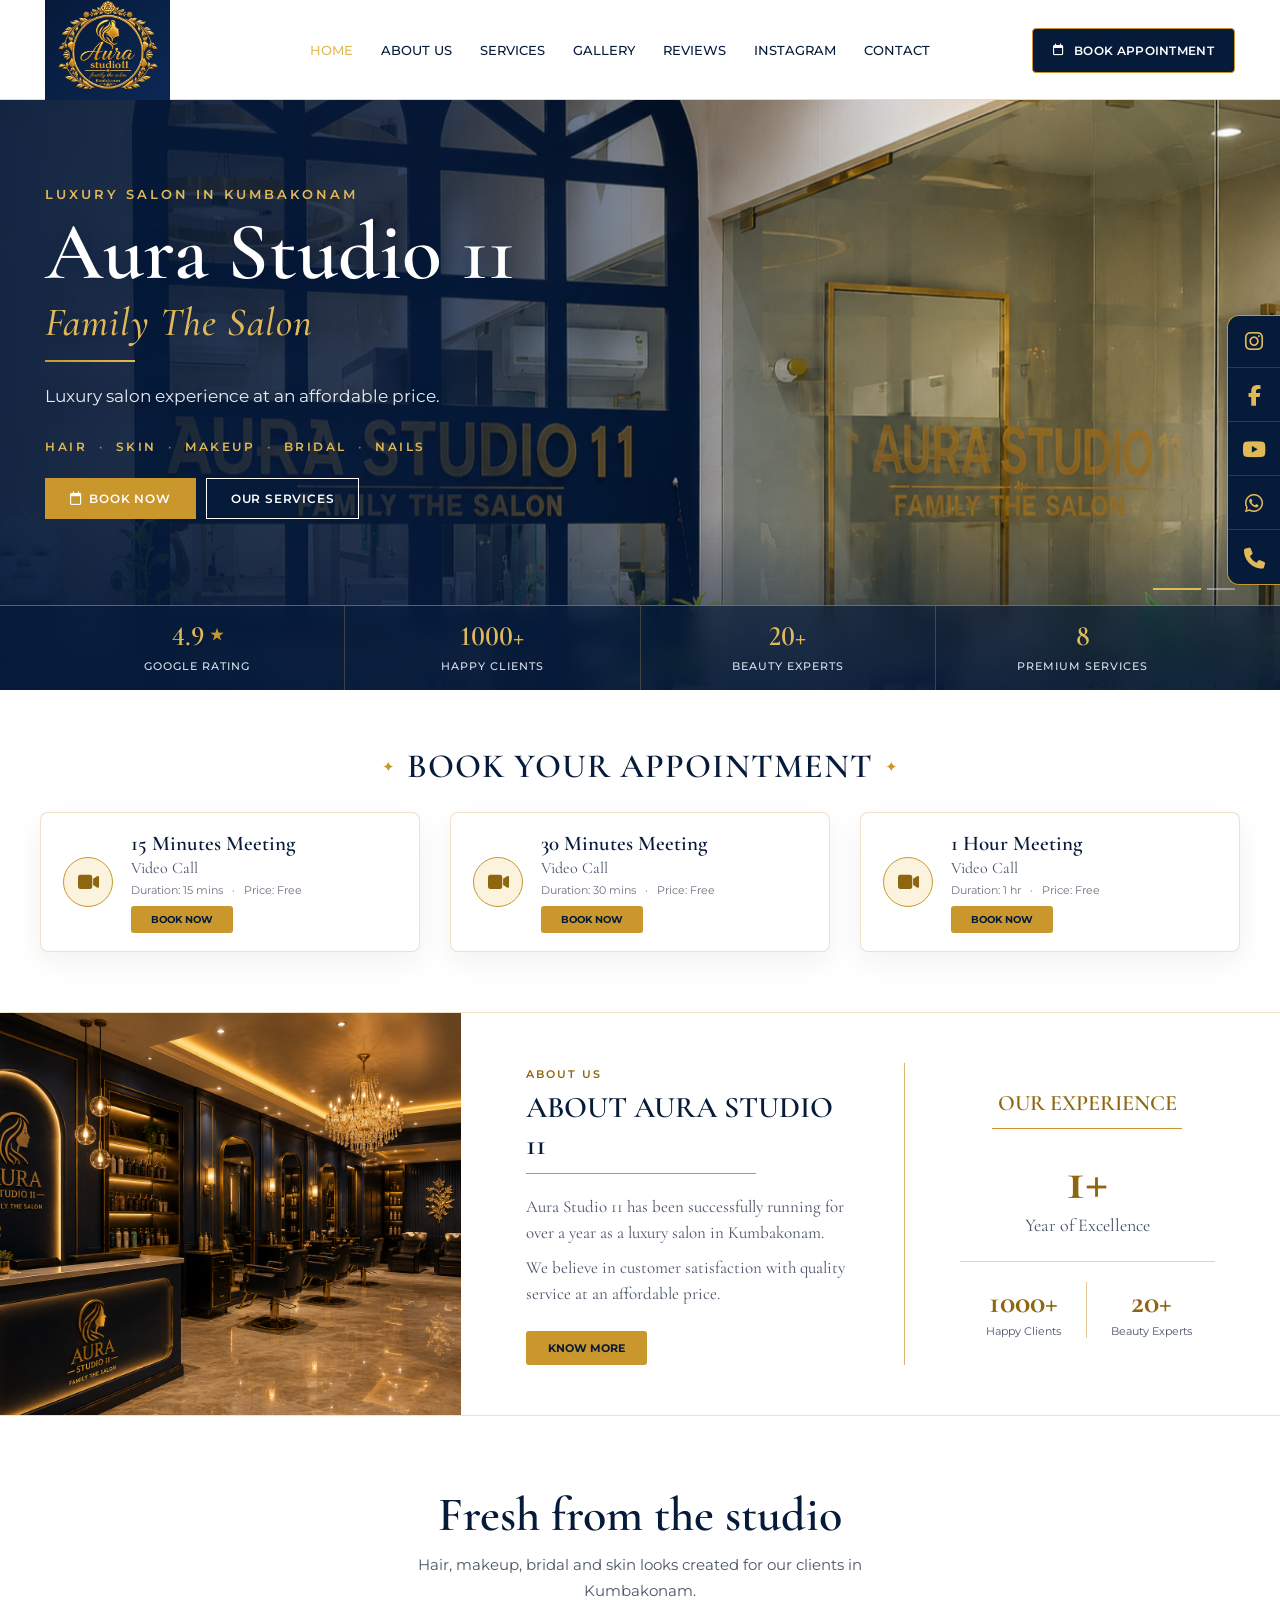
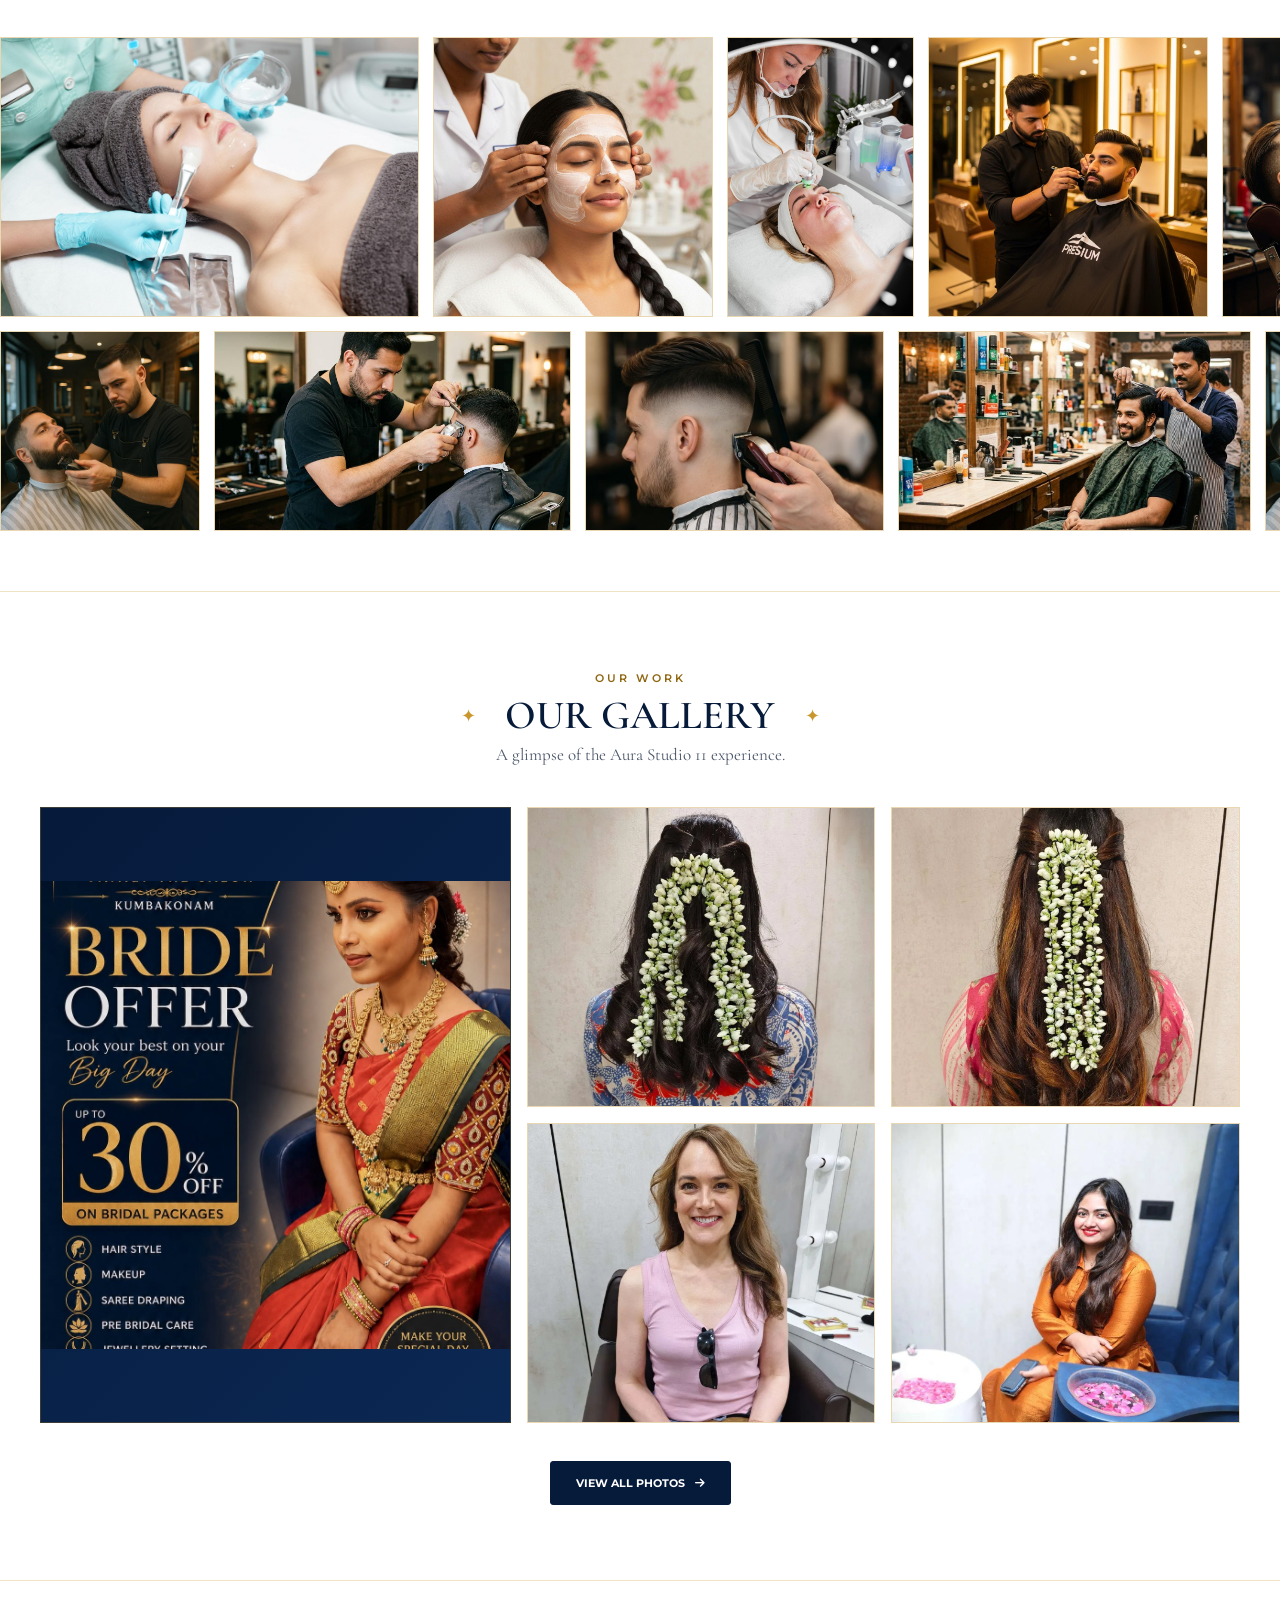
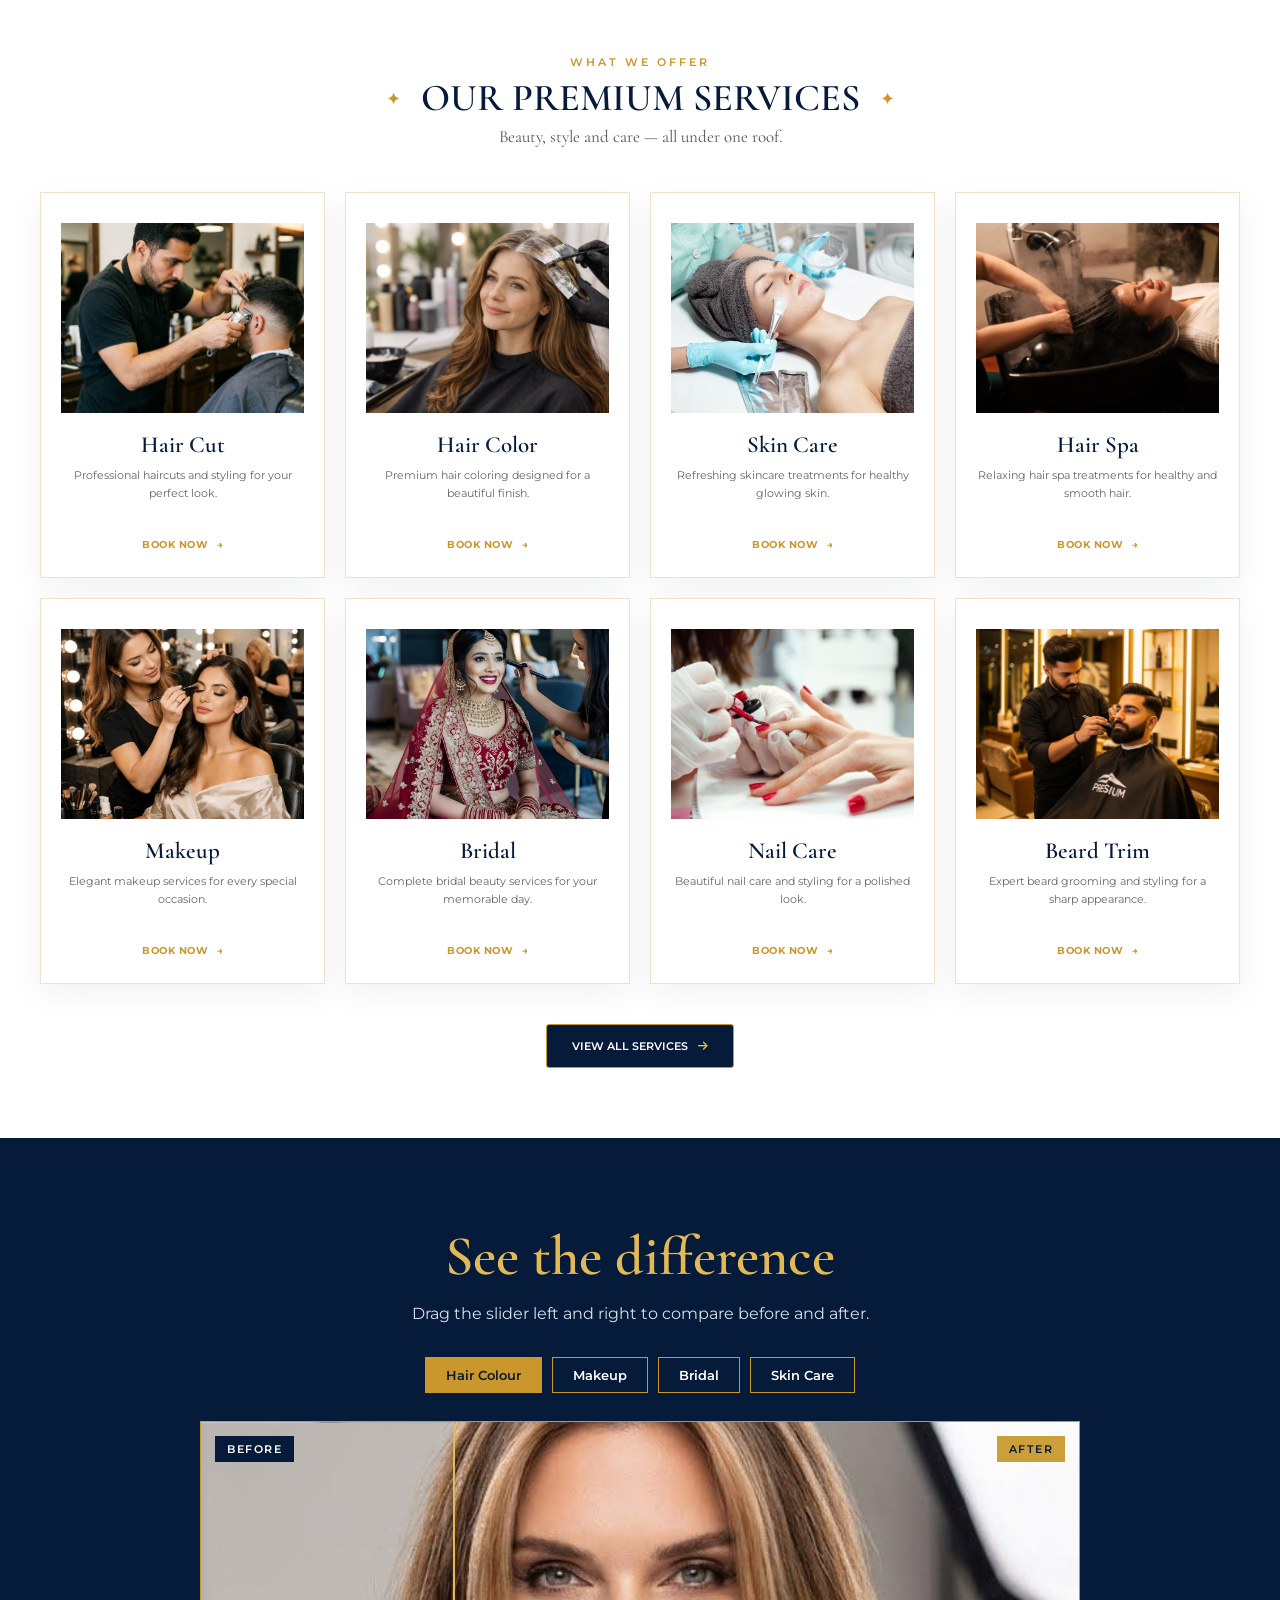
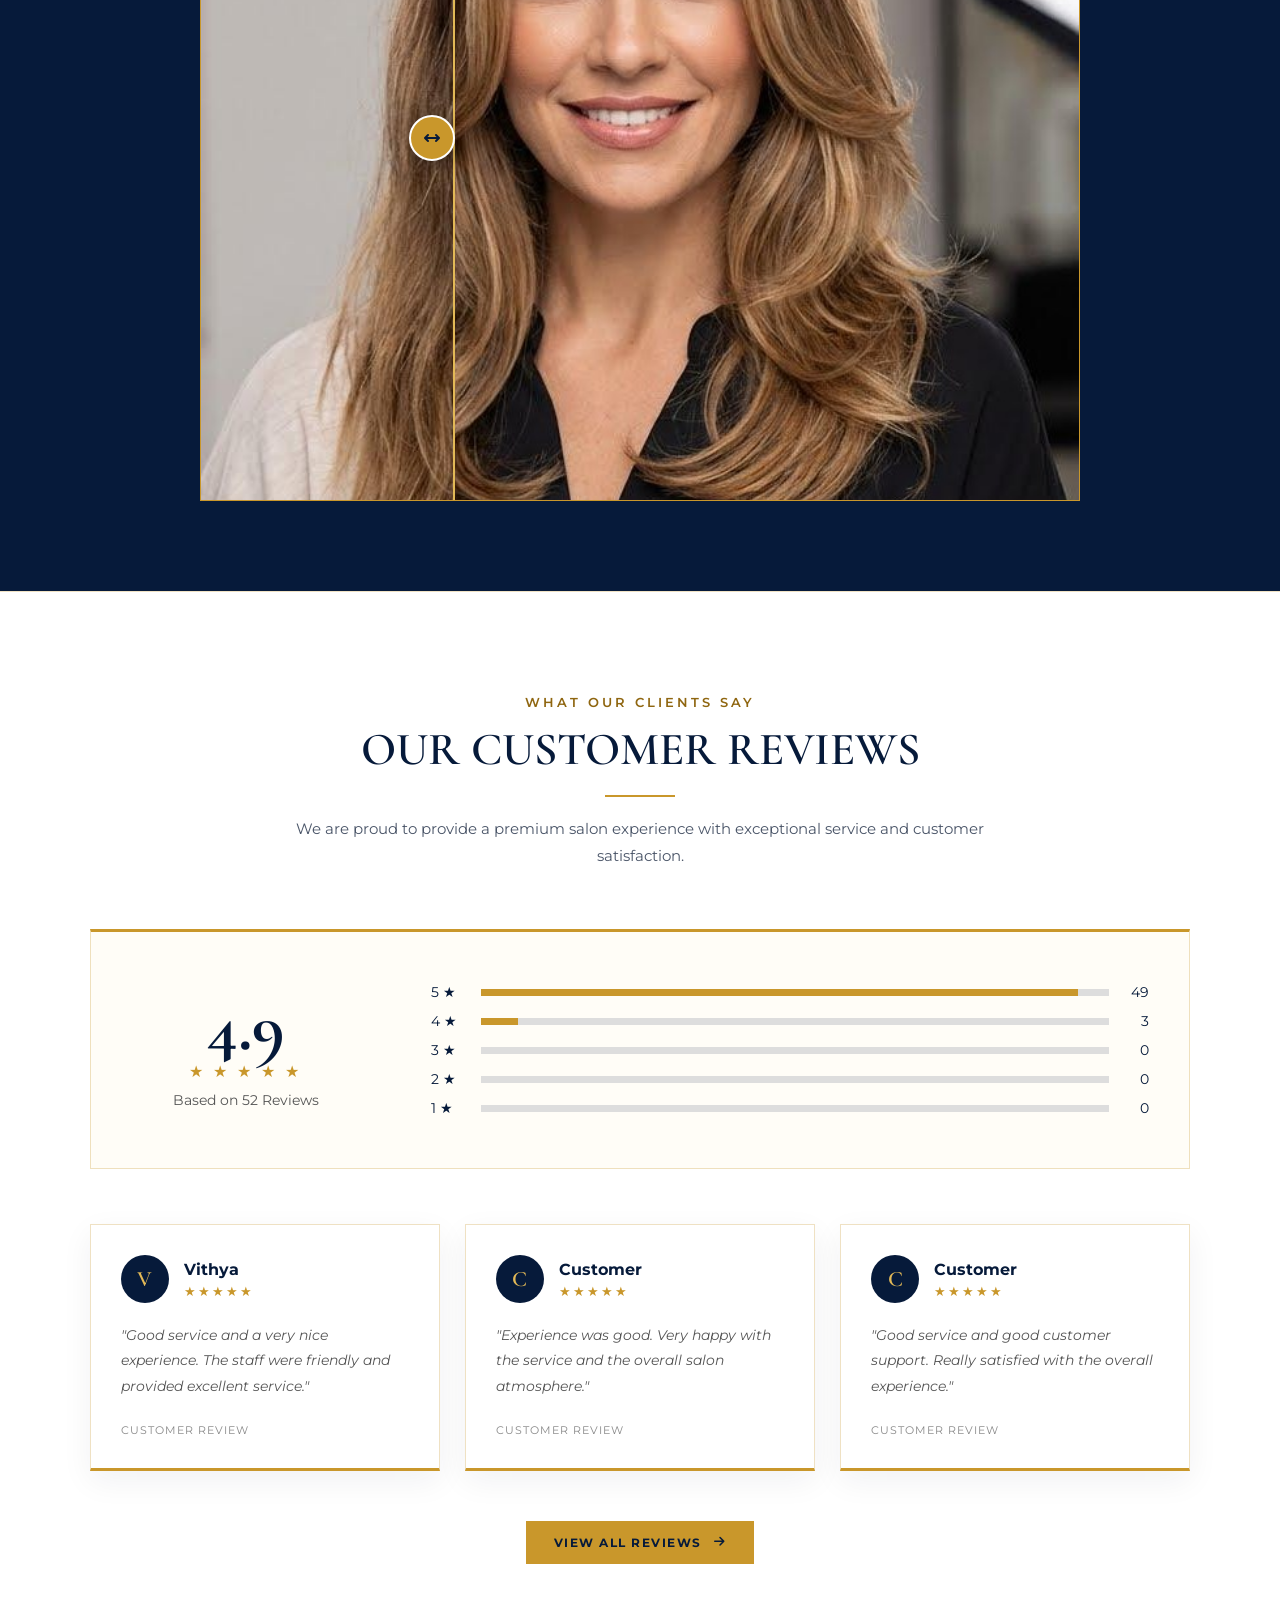
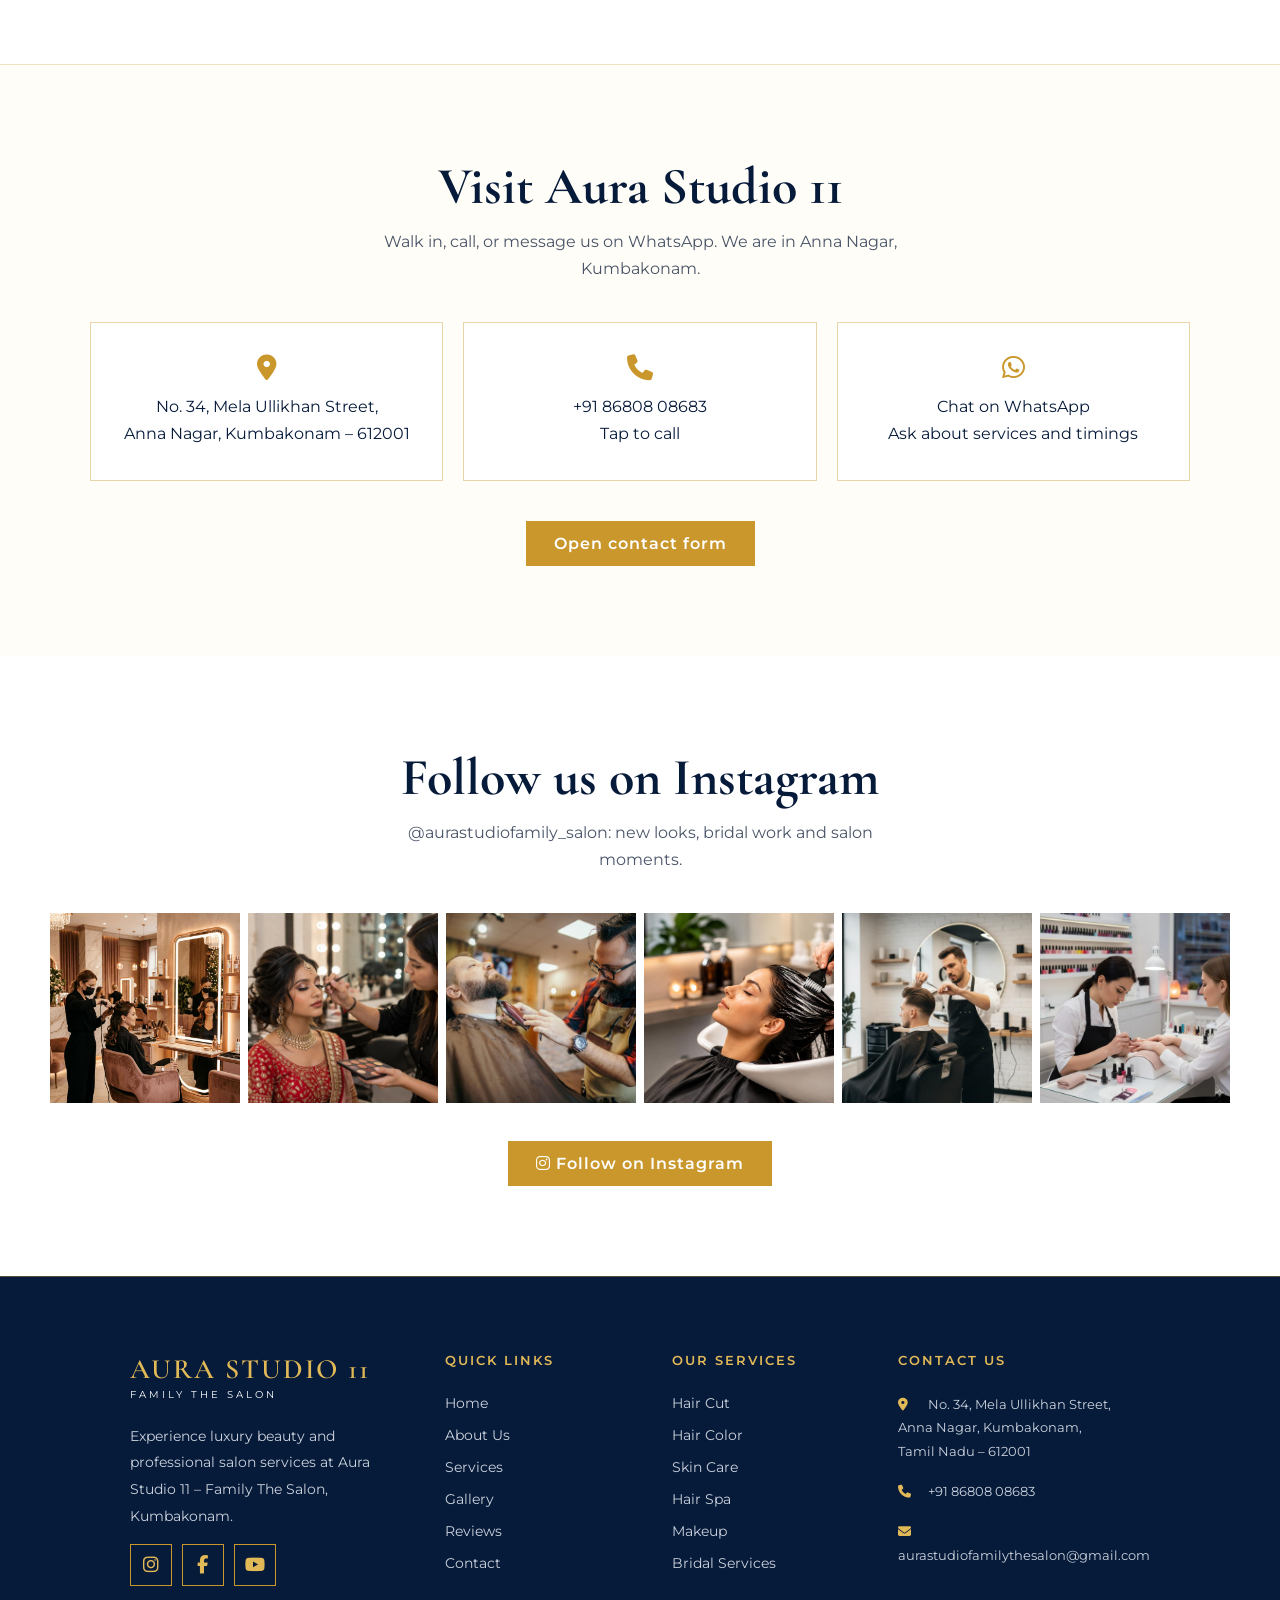
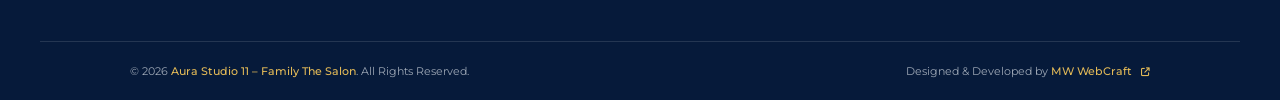
==== commit 145f9ed2: "Add files via upload" ====
--- a/index.html
+++ b/index.html
@@ -5,6 +5,8 @@
     <meta name="viewport" content="width=device-width, initial-scale=1.0">
 
     <title>Aura Studio 11 | Family The Salon</title>
+    <meta name="description" content="Aura Studio 11 – Family The Salon, Kumbakonam. Hair cut, colour, hair spa, skin care, makeup, bridal, nail care and beard trim at affordable prices.">
+    <link rel="icon" href="images/logo.png">
 
     <link rel="stylesheet" href="style.css">
 <link rel="stylesheet" href="premium.css">
@@ -49,7 +51,7 @@
             </nav>
 
             <!-- BOOK BUTTON -->
-            <a href="#booking" class="book-btn">
+            <a href="contact.html#c-form" class="book-btn">
                 <i class="fa-regular fa-calendar"></i>
                 <span>BOOK APPOINTMENT</span>
             </a>
@@ -72,7 +74,7 @@
             <a href="#instagram">INSTAGRAM</a>
             <a href="contact.html">CONTACT</a>
 
-            <a href="#booking" class="mobile-book">
+            <a href="contact.html#c-form" class="mobile-book">
                 <i class="fa-regular fa-calendar"></i>
                 BOOK APPOINTMENT
             </a>
@@ -129,7 +131,7 @@
     <p class="ah-sub">Luxury salon experience at an affordable price.</p>
     <p class="ah-meta">Hair <i>·</i> Skin <i>·</i> Makeup <i>·</i> Bridal <i>·</i> Nails</p>
     <div class="ah-cta">
-      <a class="ah-book" href="#booking"><i class="fa-regular fa-calendar"></i>&nbsp; Book Now</a>
+      <a class="ah-book" href="contact.html#c-form"><i class="fa-regular fa-calendar"></i>&nbsp; Book Now</a>
       <a class="ah-more" href="services.html">Our Services</a>
     </div>
   </div>
@@ -175,9 +177,7 @@
                         Duration: 15 mins &nbsp; · &nbsp; Price: Free
                     </p>
 
-                    <a href="https://aurastudio11.setmore.com/book?step=time-slot&products=6dc98f46-1c17-4562-b242-9a383e9dab64&type=service&staff=601f04b0-1839-47f5-8718-d6e766e30bec&staffSelected=true"
-                       target="_blank"
-                       class="booking-btn">
+                    <a href="contact.html#c-form" class="booking-btn">
                         BOOK NOW
                     </a>
                 </div>
@@ -203,9 +203,7 @@
                         Duration: 30 mins &nbsp; · &nbsp; Price: Free
                     </p>
 
-                    <a href="https://aurastudio11.setmore.com/book?step=time-slot&products=c406aa78-6534-47df-b743-f462e32f6ee8&type=service&staff=601f04b0-1839-47f5-8718-d6e766e30bec&staffSelected=true"
-                       target="_blank"
-                       class="booking-btn">
+                    <a href="contact.html#c-form" class="booking-btn">
                         BOOK NOW
                     </a>
                 </div>
@@ -231,9 +229,7 @@
                         Duration: 1 hr &nbsp; · &nbsp; Price: Free
                     </p>
 
-                    <a href="https://aurastudio11.setmore.com/book?step=time-slot&products=926f01bd-2cae-4d58-b783-c9f7a40078ef&type=service&staff=601f04b0-1839-47f5-8718-d6e766e30bec&staffSelected=true"
-                       target="_blank"
-                       class="booking-btn">
+                    <a href="contact.html#c-form" class="booking-btn">
                         BOOK NOW
                     </a>
                 </div>
@@ -276,7 +272,7 @@
 
                 <p>
                     Aura Studio 11 has been successfully
-                    running for one and of year as a luxury
+                    running for over a year as a luxury
                     salon in Kumbakonam.
                 </p>
 
@@ -334,17 +330,17 @@
 <section class="mq-sec" id="looks" aria-label="Photo strip">
   <div class="mq-head"><h2>Fresh from the studio</h2><p>Hair, makeup, bridal and skin looks created for our clients in Kumbakonam.</p></div>
   <div class="mq-row" id="mqA"><div class="mq-track">
-<figure><img src="images/facial.jpg" alt="Salon hair styling" loading="lazy"></figure>
-<figure><img src="images/facial1.jpg" alt="Salon haircut" loading="lazy"></figure>
-<figure><img src="images/facial2.jpg" alt="Salon makeup" loading="lazy"></figure>
-<figure><img src="images/men-groom.jpg" alt="Bridal beauty" loading="lazy"></figure>
-<figure><img src="images/men-groom1.jpg" alt="Salon styling" loading="lazy"></figure>
+<figure><img src="images/facial.jpg" alt="Facial treatment" loading="lazy"></figure>
+<figure><img src="images/facial1.jpg" alt="Facial care" loading="lazy"></figure>
+<figure><img src="images/facial2.jpg" alt="Skin care treatment" loading="lazy"></figure>
+<figure><img src="images/men-groom.jpg" alt="Men's grooming" loading="lazy"></figure>
+<figure><img src="images/men-groom1.jpg" alt="Men's beard styling" loading="lazy"></figure>
 </div></div>
   <div class="mq-row" id="mqB"><div class="mq-track">
-<figure><img src="images/men-groom2.jpg" alt="Salon interior" loading="lazy"></figure>
-<figure><img src="images/men-haircut.jpg" alt="Hair styling" loading="lazy"></figure>
-<figure><img src="images/men-haircut1.jpg" alt="Makeup service" loading="lazy"></figure>
-<figure><img src="images/men-haircut2.jpg" alt="Bridal styling" loading="lazy"></figure>
+<figure><img src="images/men-groom2.jpg" alt="Men's grooming service" loading="lazy"></figure>
+<figure><img src="images/men-haircut.jpg" alt="Men's haircut" loading="lazy"></figure>
+<figure><img src="images/men-haircut1.jpg" alt="Men's hair styling" loading="lazy"></figure>
+<figure><img src="images/men-haircut2.jpg" alt="Men's haircut and styling" loading="lazy"></figure>
 </div></div>
 </section>
 
@@ -406,9 +402,7 @@
         <!-- BUTTON -->
         <div class="gallery-bottom">
 
-            <a href="gallery.html"
-               target="_blank"
-               class="gallery-btn">
+            <a href="gallery.html" class="gallery-btn">
                 VIEW ALL PHOTOS
                 <i class="fa-solid fa-arrow-right"></i>
             </a>
@@ -464,7 +458,7 @@
                     for your perfect look.
                 </p>
 
-                <a href="#booking">BOOK NOW <span>→</span></a>
+                <a href="contact.html?service=Hair%20Cut#c-form">BOOK NOW <span>→</span></a>
 
             </div>
 
@@ -484,7 +478,7 @@
                     for a beautiful finish.
                 </p>
 
-                <a href="#booking">BOOK NOW <span>→</span></a>
+                <a href="contact.html?service=Hair%20Color#c-form">BOOK NOW <span>→</span></a>
 
             </div>
 
@@ -504,7 +498,7 @@
                     for healthy glowing skin.
                 </p>
 
-                <a href="#booking">BOOK NOW <span>→</span></a>
+                <a href="contact.html?service=Skin%20Care#c-form">BOOK NOW <span>→</span></a>
 
             </div>
 
@@ -524,7 +518,7 @@
                     for healthy and smooth hair.
                 </p>
 
-                <a href="#booking">BOOK NOW <span>→</span></a>
+                <a href="contact.html?service=Hair%20Spa#c-form">BOOK NOW <span>→</span></a>
 
             </div>
 
@@ -544,7 +538,7 @@
                     every special occasion.
                 </p>
 
-                <a href="#booking">BOOK NOW <span>→</span></a>
+                <a href="contact.html?service=Makeup#c-form">BOOK NOW <span>→</span></a>
 
             </div>
 
@@ -564,7 +558,7 @@
                     for your memorable day.
                 </p>
 
-                <a href="#booking">BOOK NOW <span>→</span></a>
+                <a href="contact.html?service=Bridal#c-form">BOOK NOW <span>→</span></a>
 
             </div>
 
@@ -584,7 +578,7 @@
                     for a polished look.
                 </p>
 
-                <a href="#booking">BOOK NOW <span>→</span></a>
+                <a href="contact.html?service=Nail%20Care#c-form">BOOK NOW <span>→</span></a>
 
             </div>
 
@@ -604,7 +598,7 @@
                     for a sharp appearance.
                 </p>
 
-                <a href="#booking">BOOK NOW <span>→</span></a>
+                <a href="contact.html?service=Beard%20Trim#c-form">BOOK NOW <span>→</span></a>
 
             </div>
 
@@ -614,7 +608,7 @@
         <!-- VIEW ALL -->
         <div class="services-bottom">
 
-            <a href="#booking" class="view-services-btn">
+            <a href="services.html" class="view-services-btn">
                 VIEW ALL SERVICES
                 <i class="fa-solid fa-arrow-right"></i>
             </a>
@@ -812,7 +806,7 @@
     <a href="tel:+918680808683"><i class="fas fa-phone"></i>+91 86808 08683<br>Tap to call</a>
     <a href="https://wa.me/918680808683" target="_blank"><i class="fab fa-whatsapp"></i>Chat on WhatsApp<br>Ask about services and timings</a>
   </div>
-  <a href="contact.html" class="btn-gold">Open contact page</a>
+  <a href="contact.html#c-form" class="btn-gold">Open contact form</a>
 </section>
 
 <!-- ================= INSTAGRAM SECTION ================= -->
@@ -840,17 +834,23 @@
                 at Aura Studio 11 – Family The Salon, Kumbakonam.
             </p>
 
-            <a href="https://www.instagram.com/aurastudiofamily_salon?igsi=MTliZnpkYnI1dnU3bA=="
-               target="_blank"
-               class="social-icon">
-                <i class="fab fa-instagram"></i>
-            </a>
-            <a href="https://www.facebook.com/"
-               target="_blank"
-               class="social-icon"
-               aria-label="Facebook">
-                <i class="fab fa-facebook-f"></i>
-            </a>
+            <div class="footer-social">
+                <a href="https://www.instagram.com/aurastudiofamily_salon?igsi=MTliZnpkYnI1dnU3bA=="
+                   target="_blank" rel="noopener"
+                   class="social-icon" aria-label="Instagram">
+                    <i class="fab fa-instagram"></i>
+                </a>
+                <a href="https://www.facebook.com/share/19nfiT29yZ/"
+                   target="_blank" rel="noopener"
+                   class="social-icon fb" aria-label="Facebook">
+                    <i class="fab fa-facebook-f"></i>
+                </a>
+                <a href="https://youtube.com/@aurastudio11familythesalon"
+                   target="_blank" rel="noopener"
+                   class="social-icon yt" aria-label="YouTube">
+                    <i class="fab fa-youtube"></i>
+                </a>
+            </div>
         </div>
 
 
@@ -926,15 +926,15 @@
         </p>
 
         <p>
-    Designed &amp; Developed by
-    <a href="https://wasim4k.github.io/mw-craft/"
-       target="_blank"
-       rel="noopener"
-       class="mw-link">
-        <strong>MW WebCraft</strong>
-        <i class="fa-solid fa-arrow-up-right-from-square"></i>
-    </a>
-</p>
+            Designed &amp; Developed by
+  <a href="https://wasim4k.github.io/mw-craft/"
+     target="_blank"
+     rel="noopener"
+     class="mw-link">
+    <strong>MW WebCraft</strong>
+    <i class="fa-solid fa-arrow-up-right-from-square"></i>
+  </a>
+        </p>
 
     </div>
 
--- a/premium.css
+++ b/premium.css
@@ -573,4 +573,37 @@
   .ba-tabs button {
     padding: 8px 11px;
   }
+}
+
+/* ---------- Footer credit link, active nav, mobile menu scroll lock ---------- */
+.mw-link{color:var(--gold-light);text-decoration:none}
+.mw-link i{margin-left:6px;font-size:.8em}
+.mw-link:hover{text-decoration:underline}
+.nav-link.active{color:var(--gold-light)}
+body.menu-open{overflow:hidden}
+
+/* ---------- Form anchor offset (fixed header) ---------- */
+#c-form{scroll-margin-top:110px}
+
+/* ---------- Mobile: bigger social sidebar for easy tapping ---------- */
+@media(max-width:768px){
+ .social-sidebar a{width:52px;height:56px;font-size:24px}
+ .social-sidebar a.phone-link{display:none}
+}
+
+/* ===== Facebook + YouTube: sidebar, footer, inner-page footer ===== */
+.social-sidebar a.youtube-link:hover{background:#FF0000;color:#fff}
+.footer-social{display:flex;gap:10px;flex-wrap:wrap;margin-top:15px}
+.footer-social .social-icon{margin-top:0}
+.social-icon.fb:hover{background:#1877F2;border-color:#1877F2;color:#fff}
+.social-icon.yt:hover{background:#FF0000;border-color:#FF0000;color:#fff}
+.footer-connect{max-width:1200px;margin:0 auto;padding:34px 20px 10px;display:flex;align-items:center;justify-content:center;gap:12px;flex-wrap:wrap}
+.footer-connect .social-icon{margin-top:0}
+.footer-connect .fc-phone{color:var(--gold-light);text-decoration:none;font-weight:600;letter-spacing:.5px;margin-right:14px}
+.footer-connect .fc-phone i{margin-right:8px}
+.footer-connect .fc-phone:hover{color:#fff}
+@media(max-width:768px){
+ .footer-connect{padding-bottom:4px}
+ .footer-connect .fc-phone{flex-basis:100%;text-align:center;margin:0 0 4px}
+ .social-sidebar a{width:48px;height:50px;font-size:21px}
 }
--- a/balance.css
+++ b/balance.css
@@ -129,4 +129,11 @@
  .ah{min-height:clamp(410px,calc(100svh - 142px),440px)}
  .ah-body{padding:32px 48px 56px 20px}
  .ah-dots{bottom:20px}
+}
+
+/* ---------- Mobile hero: taller + room for the bigger sidebar ---------- */
+@media(max-width:768px){
+ .ah{min-height:clamp(560px,calc(100svh - 130px),720px)}
+ .ah-body{padding:48px 68px 70px 20px}
+ .ah-dots{bottom:26px}
 }
